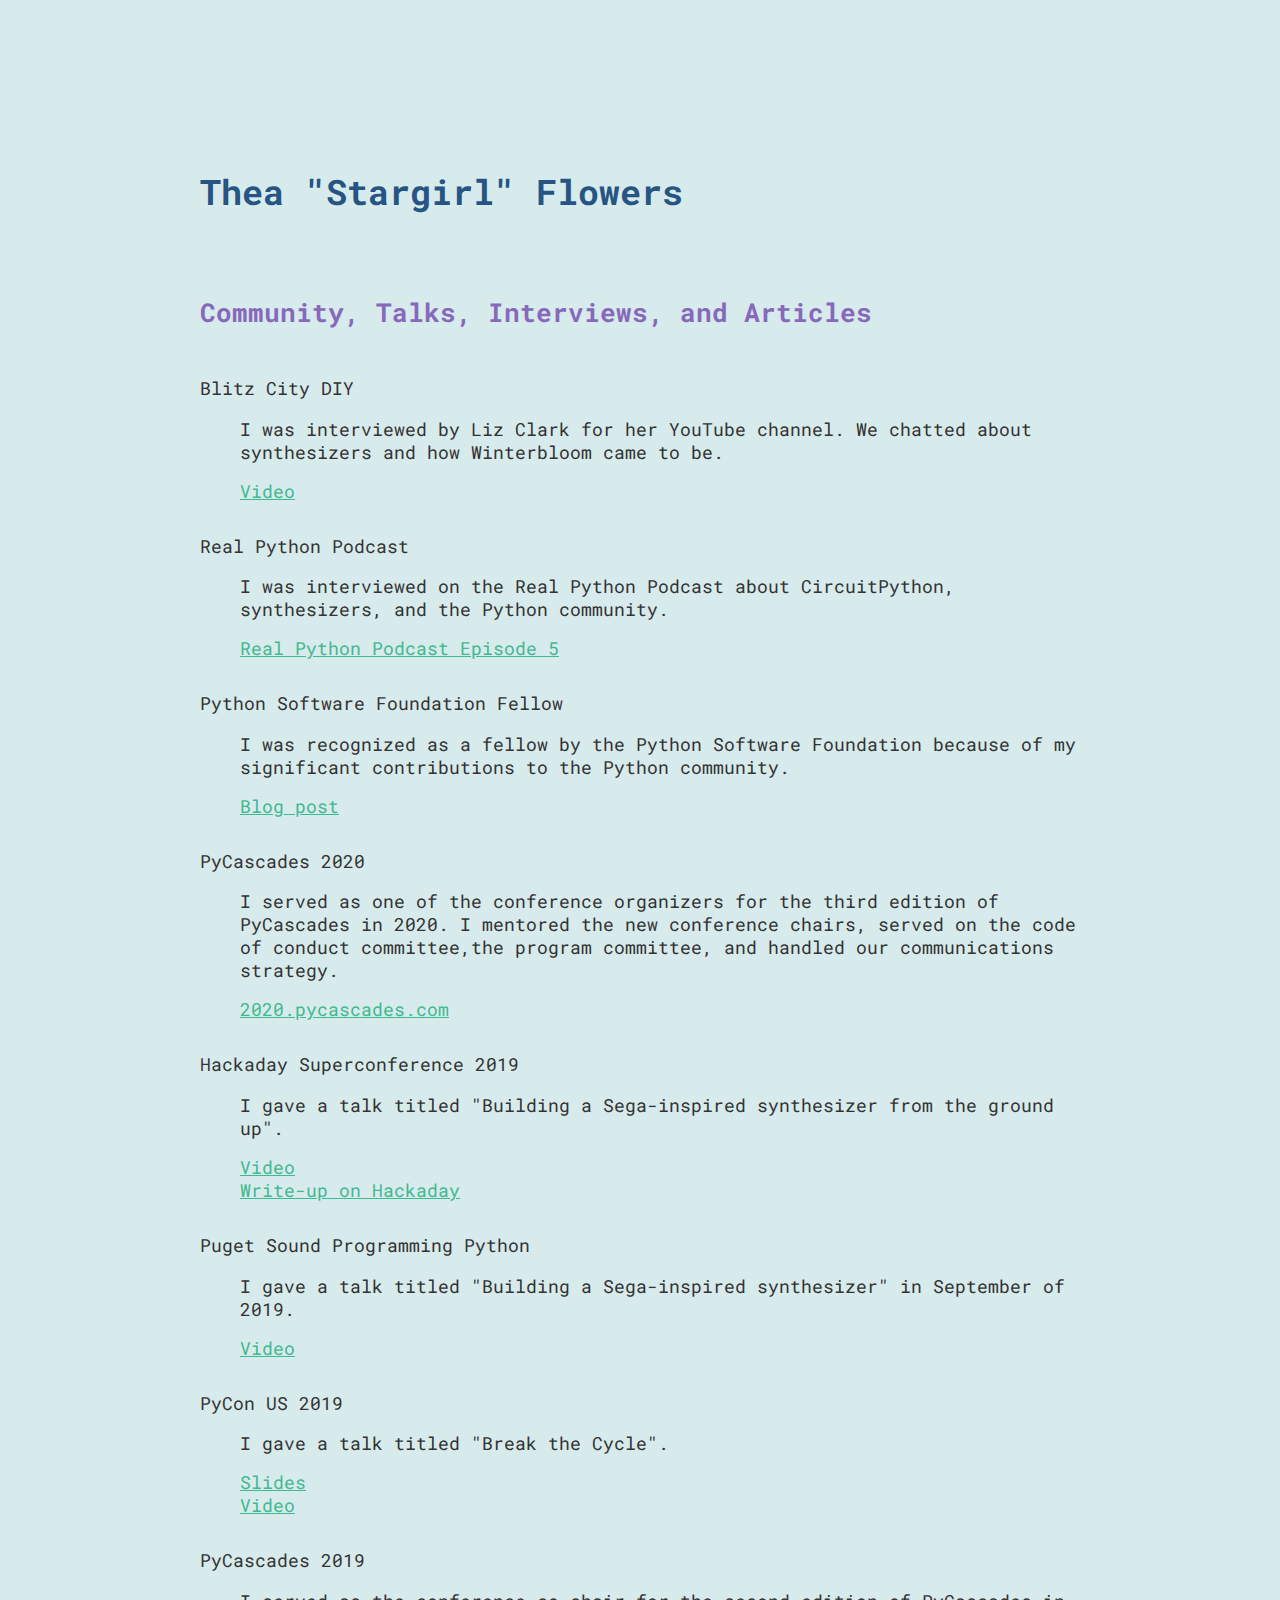
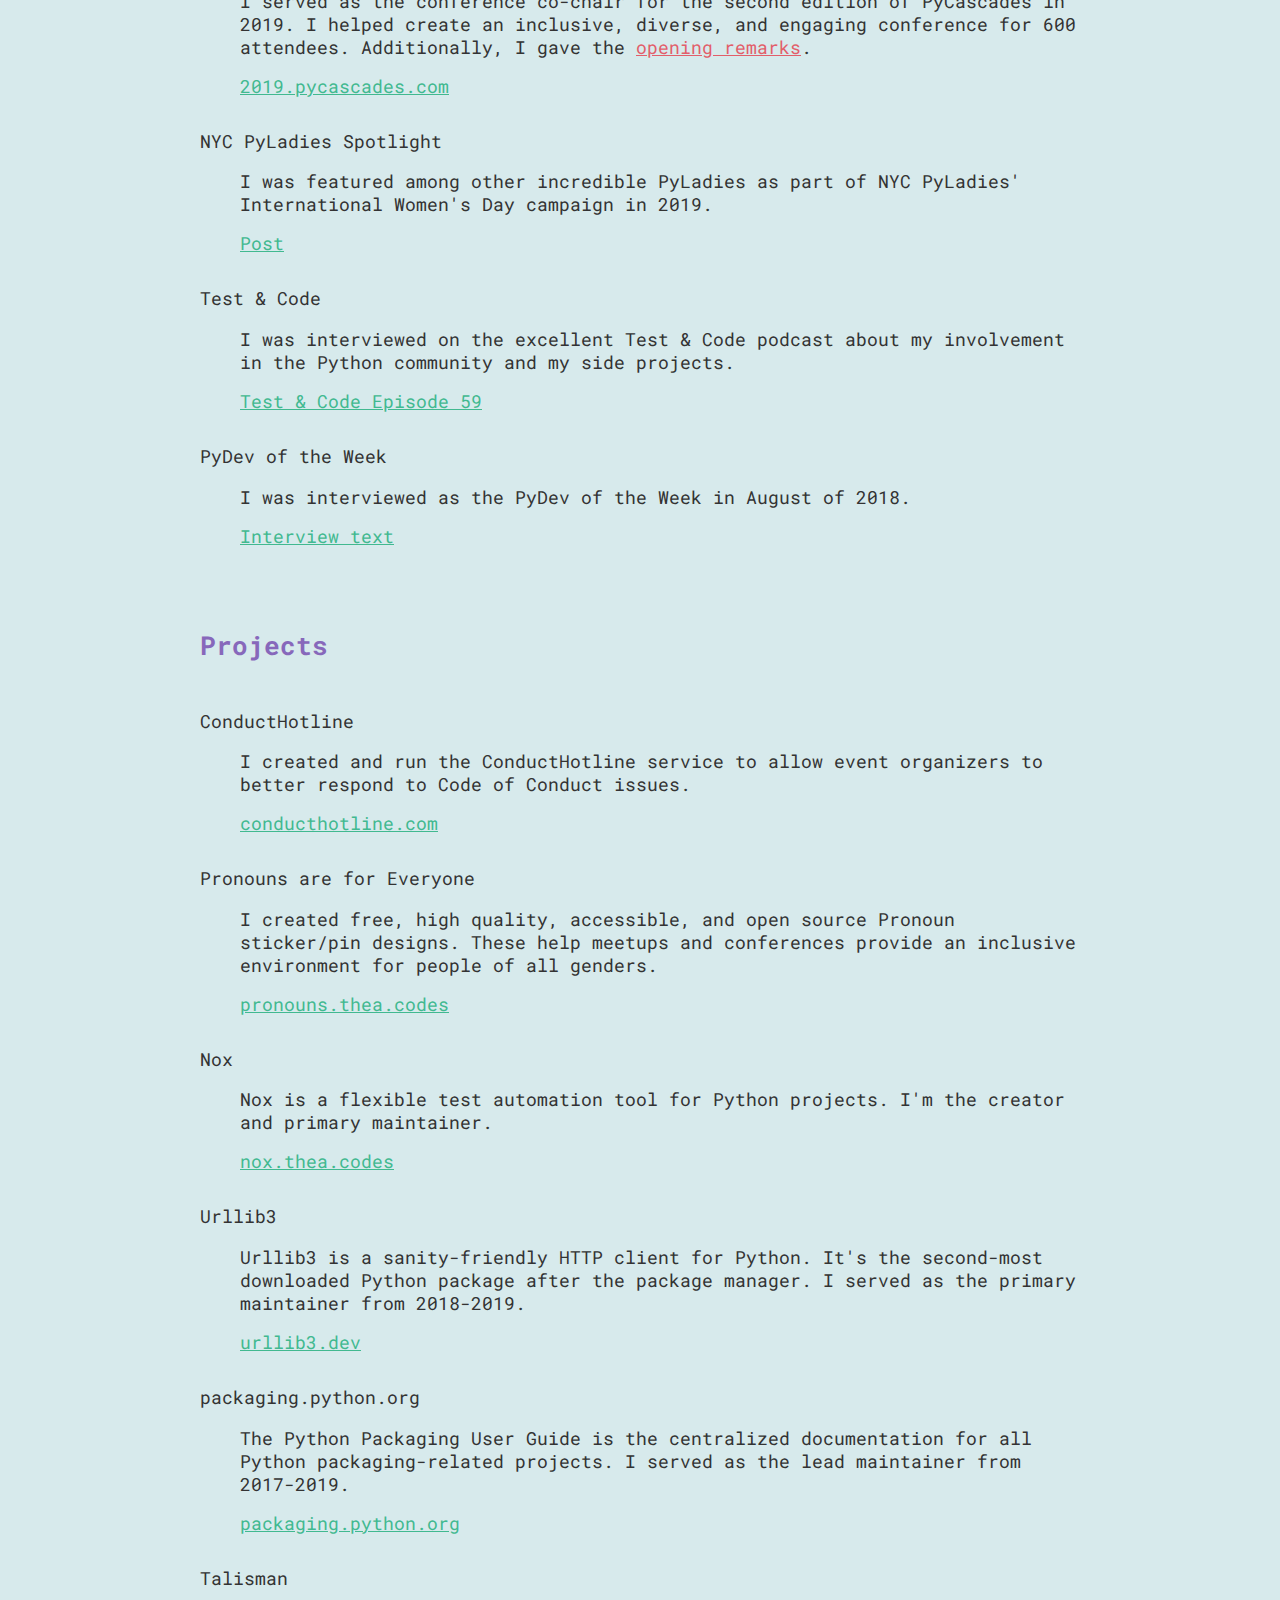
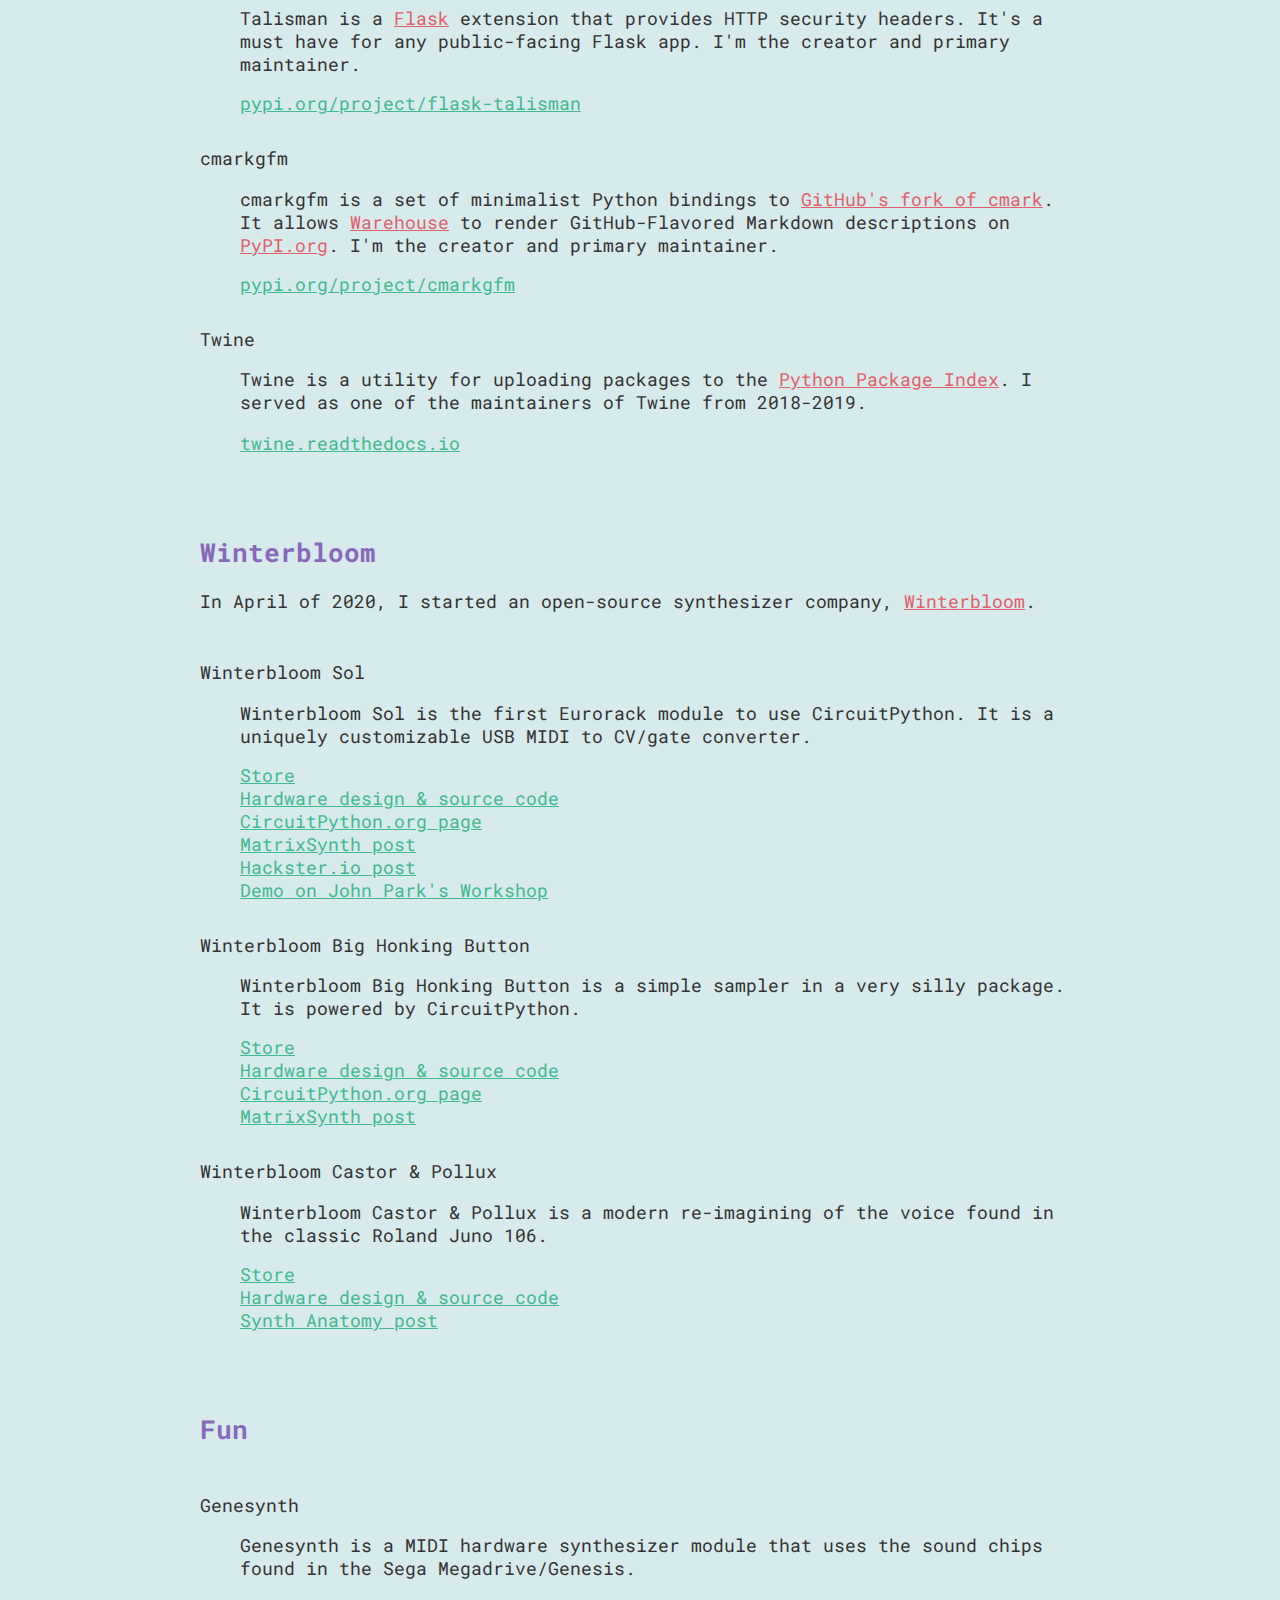
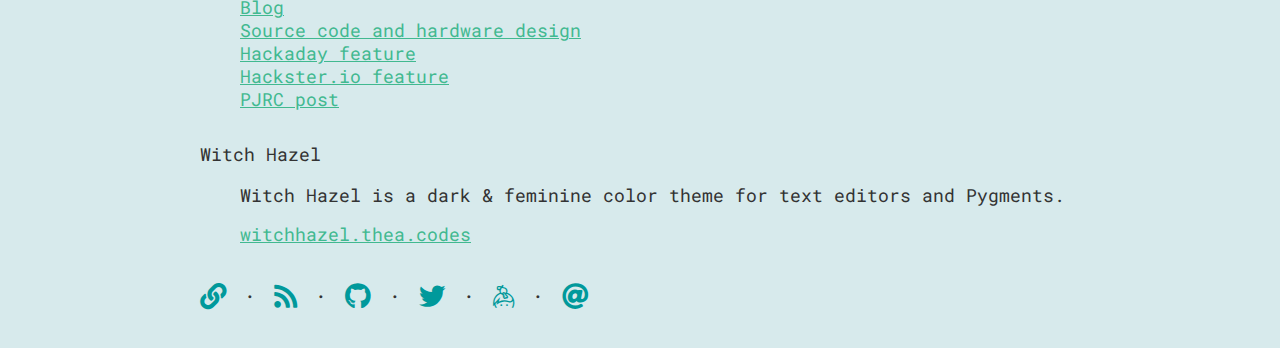
==== stuff.html @ 556fcd12 "Add link to my photography stuff" ====
<!DOCTYPE html>
<html lang="en"><!--

How far down the rabbit hole will you go?

                    .,,.    ..
                  z$$$$$b c$$$L
               ,,$$$$$$$F,,"?$$                .,,,
          ,c" z$$$$$$$$",$$$c`F .          ,c$$$$,.
         ,$" d$$$$$$P",d$$$$$b'F3$ccc,,cc$$$$$$$$$$$c
        4$F 4$$$PF",c$$$?$$$$" $c$$$$$$$$$$$$$$$$$$$".
        $PL 4$$zc$'$$PLd$$$$$P 3$$$$$$$$$$$$$$$$$$$$$$F
        $ L '$$$$P,$$$"" d$$ : ?$$$$$$$$$$$$$$$$$$$$$P
         J$L d$P",$$$L,-,$$$b;h $$$$$$$$$$$$$$$$$$$P",c
         ?$$.$ '$$$$$$$$$$$$c;F $$$$$$$$$$$$$$$$?5,c$$$
         `$$'."?,"L$$$$$$$$ :/,d$$$$$L"$$$$$$$$$$$$$$$"
          "$b"$cc,"$$$$$$$$cr,$$$$$$$?b,"?$$$$$$$$$$P"
            "?$$$$c`$$$bK""=d$$P??",r= ??$c,."""",,
 `L c ,         F?$-"$$F <!'; nnMM",;<!!; ?$$$$$P"
 k`b$,F          "";;" <!!' ,MMMM";!!!!' - $$P"
  3$Fb$    =nnnnd>`',;!!>',nMMMM ;!!!!><$$c,
   "$ $   <>"MMMMMn'''' ,nMMMM  <!!!!! d$$$$$c,
    $c"    `-,`TC)MMMMMMMMMMMM >`!!!!!;,"?$$$$$bc
   ,$$    ,cb,`<, )MMMMMMMMMMM !;,````     ""C3$$$,
   $$$F ,c$$$$P'<> )L.,cc,,"TMe`!!!!!!   ,c$$$$$$$$P
  <$$$$ $$$$F  ``   b,`C77?9hcc,,,,,ccd$$$$$$PF""
  3$$$$ $$P"        `4n,"""""""""""??""".,,,       .,,xn,,.
  4$$$$cP"            `"4MMMMMMMP",==~",;;,.  -=MMMMMMMMMMM=
   $$P"                    ""_r='".df:!!!!!!!!!;, """"~=<
   `                      ,xP" xMMMMM <!!!!!!!!!!!>
                     _,eM"",dfJMMMMMMM.`!!!!!!!!!!!!;
                  ,nMMP",dMMMLMMMMMMMMMe`!!!!!!!!!!!!>
              ,eMMMMP",MMMMMMMMMMMMMMMMMe`!!!!!!!!!!!!>
            eMMMMMM",dMMMMMMMMMMMMMMMMMMMr`!!!!!!!!!!!!
         ,dMMMMMMP',MMMMMMMMMMMMMMMMMMMMMM !!!!!!!!!!!!!
       ,dMMMMMMMP dMMMMMMMMMMMMMMMMMMMMMMM !!!!!!!!!!!!!
     ,MMMMMMMMM" dMMMMMMMMMMMMMMMMMMMMMMMM !!!!!!!!!!!>!
   eMMMMMMMMMMP MMMMMMMMMMMMMMMMMMMMMMMMMP !!!!!!!!!!!;!
 eMMMMMMMMMMMM dMMMMMMMMMMMMMMMMMMMMMMMMM ;!!!!!!!!!' !'
"4MMMMMMMMMMM'uMMMMMMMMMMMMMMMMMMMMMMMMM> !!!!!!!!!',!!
;!> ;,"MMMMM>;MMMMMMMMMMMMMMMMMMMMMMMMMM <!!!!!!!' ,!!'
!! <!!>,"4MM ,c ;;;;,.""TMMMMMMMMMMMMMM>;!!!!!!' ,!!',
! <!!!!!!:." " <!!!!!!!!!:.""4MMMMMMMMM !!!!!! ,!!! ;!!,           . 4,
 <!!!!!!!!!!! <!!!!!!!!!!!!!!:..""""TT";!!!! ,<!!!  !!!!>     .,zc$$$c",
;!!!!!!!!!!!';!!!!!!!!!!!!!!!!!!!!!!!!:!!! ,!!!!! ;>'!!!!!>"$$$$$P???L ",
!!!!!!!!!!!! !!!!!!!!!!!!!!!!!!!!!!!!!!'',!!!!!! ;!!> <!!!!>"$$"      ?P`b
!!!!!!!!!!! ,`'''!!!!!!!!!!!!!!!!!!!!',<!!!!!!!> !!!!> !!!!! ?         -$E
!!!!!!!!!!! <<',;;,``<!!!!!!!!!!!!!(;!!!!!!!!!!  !!!!! `!!!!!
`<!!!!!!!!!!> '``!!!>;`'!!!!!!!!!!!!!!!!!!!!!!!  !!!!!>'''`
   ``'''''!! `'dc,,zcc`;,``'!!!!!!!!!!!!!!!!!!!> !!!!!'
              ,$$$$$$$b`<!>;, ``''!!!!!!!!!!!!!> ```
             ,$$$$$$$$$F   ````       ```````
            ,$$$$$$$$"
            $$$$$$P"
          ,$$$$$P"
         ,$$$$"
"$c-, , '$$$F
 "$$c?,%,4$F
  `?$c"c'4"
     4c`b
       "

But seriously, this site is just a simple template. If you're really interested in my work contact me (me@thea.codes).
-->
<head><meta http-equiv="Content-Type" content="text/html; charset=UTF-8">

    <meta http-equiv="X-UA-Compatible" content="IE=edge">
    <meta name="viewport" content="width=device-width, initial-scale=1">
    <meta name="description" content="">
    <meta name="author" content="">
    <link rel="shortcut icon" href="https://thea.codes/favicon.ico">

    <title>Thea "Stargirl" Flowers | Pythonista</title>

    <!-- Bootstrap core CSS -->
    <link href="./static/bootstrap.min.css" rel="stylesheet">

    <!-- Custom styles for this template -->
    <link href="./static/style.css" rel="stylesheet">
  </head>

  <body class="stuff">
    <div class="site-wrapper">
      <div class="site-wrapper-inner">
        <div class="cover-container">
          <div class="inner cover">

            <div class="row">
              <div class="col">
                <h1 class="cover-heading">Thea "Stargirl" Flowers</h1>

                <h2>Community, Talks, Interviews, and Articles</h2>
                <dl class="row">

                  <dt class="col-md-3 col-sm-12">
                    Blitz City DIY
                  </dt>
                  <dd class="col-md-9 col-sm-12">
                    <p>I was interviewed by Liz Clark for her YouTube channel. We chatted about synthesizers and how Winterbloom came to be.</p>

                    <a class="calltoaction" href="https://www.youtube.com/watch?v=dhzkmPeRLcg" target="_blank" rel="noopener">Video</a>
                  </dd>

                  <dt class="col-md-3 col-sm-12">
                    Real Python Podcast
                  </dt>
                  <dd class="col-md-9 col-sm-12">
                    <p>I was interviewed on the Real Python Podcast about CircuitPython, synthesizers, and the Python community.</p>

                    <a class="calltoaction" href="https://realpython.com/podcasts/rpp/5/" target="_blank" rel="noopener">Real Python Podcast Episode 5</a>
                  </dd>

                  <dt class="col-md-3 col-sm-12">
                    Python Software Foundation Fellow
                  </dt>
                  <dd class="col-md-9 col-sm-12">
                    <p>I was recognized as a fellow by the Python Software Foundation because of my significant contributions to the Python community.</p>

                    <a class="calltoaction" href="http://pyfound.blogspot.com/2020/04/python-software-foundation-fellow.html" target="_blank" rel="noopener">Blog post</a>
                  </dd>

                  <dt class="col-md-3 col-sm-12">
                    PyCascades 2020
                  </dt>
                  <dd class="col-md-9 col-sm-12">
                    <p>I served as one of the conference organizers for the third edition of PyCascades in 2020. I mentored the new conference chairs, served on the code of conduct committee,the program committee, and handled our communications strategy.
                    </p>

                    <a class="calltoaction" href="https://2020.pycascades.com" target="_blank" rel="noopener">2020.pycascades.com</a>
                  </dd>

                  <dt class="col-md-3 col-sm-12">
                    Hackaday Superconference 2019
                  </dt>
                  <dd class="col-md-9 col-sm-12">
                    <p>I gave a talk titled "Building a Sega-inspired synthesizer from the ground up".</p>

                    <a class="calltoaction" href="https://www.youtube.com/watch?v=Yt-QnINCskI" target="_blank" rel="noopener">Video</a>
                    <a class="calltoaction" href="https://hackaday.com/2019/11/22/thea-flowers-creating-a-sega-inspired-hardware-synthesizer-from-the-ground-up/" target="_blank" rel="noopener">Write-up on Hackaday</a>
                  </dd>

                  <dt class="col-md-3 col-sm-12">
                    Puget Sound Programming Python
                  </dt>
                  <dd class="col-md-9 col-sm-12">
                    <p>I gave a talk titled "Building a Sega-inspired synthesizer" in September of 2019.</p>

                    <a class="calltoaction" href="https://www.youtube.com/watch?v=MPB7wqqpIKc" target="_blank" rel="noopener">Video</a>
                  </dd>

                  <dt class="col-md-3 col-sm-12">
                    PyCon US 2019
                  </dt>
                  <dd class="col-md-9 col-sm-12">
                    <p>I gave a talk titled "Break the Cycle".</p>

                    <a class="calltoaction" href="https://docs.google.com/presentation/d/1WO8SvxDJY2HclA3anBmwFr1v9pmTWZ5pdk_gmyjNjTc/edit?usp=sharing" target="_blank" rel="noopener">Slides</a>
                    <a class="calltoaction" href="https://www.youtube.com/watch?v=-BHverY7IwU" target="_blank" rel="noopener">Video</a>
                  </dd>

                  <dt class="col-md-3 col-sm-12">
                    PyCascades 2019
                  </dt>
                  <dd class="col-md-9 col-sm-12">
                    <p>I served as the conference co-chair for the second edition of PyCascades in 2019. I helped create an inclusive, diverse, and engaging conference for 600 attendees. Additionally, I gave the <a href="https://youtu.be/hAnCiTpxXPg" rel="noopener" target="_blank">opening remarks</a>.</p>

                    <a class="calltoaction" href="https://2019.pycascades.com" target="_blank" rel="noopener">2019.pycascades.com</a>
                  </dd>

                  <dt class="col-md-3 col-sm-12">
                    NYC PyLadies Spotlight
                  </dt>
                  <dd class="col-md-9 col-sm-12">
                    <p>I was featured among other incredible PyLadies as part of NYC PyLadies' International Women's Day campaign in 2019.</p>

                    <a class="calltoaction" href="https://twitter.com/NYCPyLadies/status/1105461942804611072" target="_blank" rel="noopener">Post</a>
                  </dd>

                  <dt class="col-md-3 col-sm-12">
                    Test & Code
                  </dt>
                  <dd class="col-md-9 col-sm-12">
                    <p>I was interviewed on the excellent Test & Code podcast about my involvement in the Python community and my side projects.</p>

                    <a class="calltoaction" href="https://testandcode.com/59" target="_blank" rel="noopener">Test & Code Episode 59</a>
                  </dd>

                  <dt class="col-md-3 col-sm-12">
                    PyDev of the Week
                  </dt>
                  <dd class="col-md-9 col-sm-12">
                    <p>I was interviewed as the PyDev of the Week in August of 2018.</p>

                    <a class="calltoaction" href="https://www.blog.pythonlibrary.org/2018/08/06/pydev-of-the-week-thea-flowers/" target="_blank" rel="noopener">Interview text</a>
                  </dd>

                </dl>


                <h2>Projects</h2>
                <dl class="row">

                  <dt class="col-md-3 col-sm-12">
                    ConductHotline
                  </dt>
                  <dd class="col-md-9 col-sm-12">
                    <p>I created and run the ConductHotline service to allow event organizers to better respond to Code of Conduct issues.</p>

                    <a class="calltoaction" href="https://conducthotline.com" target="_blank" rel="noopener">conducthotline.com</a>
                  </dd>

                  <dt class="col-md-3 col-sm-12">
                    Pronouns are for Everyone
                  </dt>
                  <dd class="col-md-9 col-sm-12">
                    <p>I created free, high quality, accessible, and open source Pronoun sticker/pin designs. These help meetups and conferences provide an inclusive environment for people of all genders.</p>

                    <a class="calltoaction" href="http://pronouns.thea.codes/" target="_blank" rel="noopener">pronouns.thea.codes</a>
                  </dd>

                  <dt class="col-md-3 col-sm-12">
                    Nox
                  </dt>
                  <dd class="col-md-9 col-sm-12">
                    <p>Nox is a flexible test automation tool for Python projects.
                    I'm the creator and primary maintainer.</p>

                    <a class="calltoaction" href="https://nox.thea.codes" target="_blank" rel="noopener">nox.thea.codes</a>
                  </dd>

                  <dt class="col-md-3 col-sm-12">
                    Urllib3
                  </dt>
                  <dd class="col-md-9 col-sm-12">
                    <p>Urllib3 is a sanity-friendly HTTP client for Python. It's the second-most downloaded Python package after the package manager. I served as the primary maintainer from 2018-2019.</p>

                    <a class="calltoaction" href="https://urllib3.dev" target="_blank" rel="noopener">urllib3.dev</a>
                  </dd>

                  <dt class="col-md-3 col-sm-12">
                    packaging.python.org
                  </dt>
                  <dd class="col-md-9 col-sm-12">
                    <p>The Python Packaging User Guide is the centralized documentation for all Python packaging-related projects. I served as the lead maintainer from 2017-2019.</p>

                    <a class="calltoaction" href="https://packaging.python.org" target="_blank" rel="noopener">packaging.python.org</a>
                  </dd>

                  <dt class="col-md-3 col-sm-12">
                    Talisman
                  </dt>
                  <dd class="col-md-9 col-sm-12">
                    <p>Talisman is a <a href="http://flask.pocoo.org/" target="_blank" rel="noopener">Flask</a> extension that provides HTTP security headers. It's a must have for any public-facing Flask app. I'm the creator and primary maintainer.</p>

                    <a class="calltoaction" href="https://pypi.org/project/flask-talisman" target="_blank" rel="noopener">pypi.org/project/flask-talisman</a>
                  </dd>

                  <dt class="col-md-3 col-sm-12">
                    cmarkgfm
                  </dt>
                  <dd class="col-md-9 col-sm-12">
                    <p>cmarkgfm is a set of minimalist Python bindings to <a href="https://github.com/github/cmark-gfm" target="_blank" rel="noopener">GitHub's fork of cmark</a>. It allows <a href="https://github.com/pypa/warehouse" target="_blank" rel="noopener">Warehouse</a> to render GitHub-Flavored Markdown descriptions on <a href="https://pypi.org">PyPI.org</a>. I'm the creator and primary maintainer.</p>

                    <a class="calltoaction" href="https://pypi.org/project/cmarkgfm/" target="_blank" rel="noopener">pypi.org/project/cmarkgfm</a>
                  </dd>

                  <dt class="col-md-3 col-sm-12">
                    Twine
                  </dt>
                  <dd class="col-md-9 col-sm-12">
                    <p>Twine is a utility for uploading packages to the <a href="https://pypi.org">Python Package Index</a>. I served as one of the maintainers of Twine from 2018-2019.<p>

                    <a class="calltoaction" href="https://twine.readthedocs.io" target="_blank" rel="noopener">twine.readthedocs.io</a>
                  </dd>

                </dl>

                <h2>Winterbloom</h2>
                <p>In April of 2020, I started an open-source synthesizer company, <a href="https://winterbloom.com" target="_blank">Winterbloom</a>.</p>
                <dl class="row">

                  <dt class="col-md-3 col-sm-12">
                    Winterbloom Sol
                  </dt>
                  <dd class="col-md-9 col-sm-12">
                    <p>
                      Winterbloom Sol is the first Eurorack module to use CircuitPython. It is a uniquely customizable USB MIDI to CV/gate converter.
                    </p>

                    <a class="calltoaction" href="https://winterbloom.com/store/winterbloom-sol" target="_blank" rel="noopener">Store</a>
                    <a class="calltoaction" href="http://github.com/theacodes/Winterbloom-Sol" target="_blank" rel="noopener">Hardware design & source code</a>
                    <a class="calltoaction" href="https://circuitpython.org/board/winterbloom_sol/" target="_blank" rel="noopener">CircuitPython.org page</a>
                    <a class="calltoaction" href="https://www.matrixsynth.com/2020/04/winterbloom-sol-big-honking-button.html" target="_blank" rel="noopener">MatrixSynth post</a>
                    <a class="calltoaction" href="https://www.hackster.io/news/thea-flowers-winterbloom-sol-module-offers-eurorack-compatibility-and-circuitpython-programmability-bf0599a3701f" target="_blank" rel="noopener">Hackster.io post</a>
                    <a class="calltoaction" href="https://blog.adafruit.com/2020/01/02/john-parks-workshop-live-today-1-2-20-adafruit-johnedgarpark-adafruit/" target="_blank" rel="noopener">Demo on John Park's Workshop</a>
                  </dd>

                  <dt class="col-md-3 col-sm-12">
                    Winterbloom Big Honking Button
                  </dt>
                  <dd class="col-md-9 col-sm-12">
                    <p>
                      Winterbloom Big Honking Button is a simple sampler in a very silly package. It is powered by CircuitPython.
                    </p>

                    <a class="calltoaction" href="https://winterbloom.com/store/winterbloom-big-honking-button" target="_blank" rel="noopener">Store</a>
                    <a class="calltoaction" href="http://github.com/theacodes/Winterbloom-Big-Honking-Button" target="_blank" rel="noopener">Hardware design & source code</a>
                    <a class="calltoaction" href="https://circuitpython.org/board/winterbloom_big_honking_button/" target="_blank" rel="noopener">CircuitPython.org page</a>
                    <a class="calltoaction" href="https://www.matrixsynth.com/2020/04/winterbloom-sol-big-honking-button.html" target="_blank" rel="noopener">MatrixSynth post</a>
                  </dd>

                  <dt class="col-md-3 col-sm-12">
                    Winterbloom Castor & Pollux
                  </dt>
                  <dd class="col-md-9 col-sm-12">
                    <p>
                      Winterbloom Castor & Pollux is a modern re-imagining of the voice found in the classic Roland Juno 106.
                    </p>

                    <a class="calltoaction" href="https://winterbloom.com/store/winterbloom-castor-and-pollux" target="_blank" rel="noopener">Store</a>
                    <a class="calltoaction" href="http://github.com/theacodes/Winterbloom_Castor_and_Pollux" target="_blank" rel="noopener">Hardware design & source code</a>
                    <a class="calltoaction" href="https://www.synthanatomy.com/2020/10/winterbloom-castor-pollux-an-eye-catching-juno-style-dual-oscillator.html" target="_blank" rel="noopener">Synth Anatomy post</a>
                  </dd>

                </dl>

                <h2>Fun</h2>
                <dl class="row">

                  <dt class="col-md-3 col-sm-12">
                    Genesynth
                  </dt>
                  <dd class="col-md-9 col-sm-12">
                    <p>Genesynth is a MIDI hardware synthesizer module that uses the sound chips found in the Sega Megadrive/Genesis.</p>

                    <a class="calltoaction" href="https://blog.thea.codes/genesynth-a-sega-genesis-inspired-synthesizer/" target="_blank" rel="noopener">Blog</a>
                    <a class="calltoaction" href="https://github.com/theacodes/genesynth" target="_blank" rel="noopener">Source code and hardware design</a>
                    <a class="calltoaction" href="https://hackaday.com/2019/01/25/a-genesis-inspired-synthesizer-that-has-nothing-to-do-with-phil-collins/" target="_blank" rel="noopener">Hackaday feature</a>
                    <a class="calltoaction" href="https://www.hackster.io/news/play-your-own-sega-genesis-music-with-genesynth-e14bb67169ad" target="_blank" rel="noopener">Hackster.io feature</a>
                    <a class="calltoaction" href="https://www.pjrc.com/genesynth/" target="_blank" rel="noopener">PJRC post</a>
                  </dd>

                  <dt class="col-md-3 col-sm-12">
                    Witch Hazel
                  </dt>
                  <dd class="col-md-9 col-sm-12">
                    <p>Witch Hazel is a dark & feminine color theme for text editors and Pygments.</p>

                    <a class="calltoaction" href="https://witchhazel.thea.codes/" target="_blank" rel="noopener">witchhazel.thea.codes</a>
                  </dd>
                </dl>


                <p class="footer links">
                  <a href="https://thea.codes" title="Website"><i class="fas fa-link" aria-hidden="true"></i></a> ·
                  <a href="https://blog.thea.codes" title="Blog"><i class="fas fa-rss" aria-hidden="true"></i></a> ·
                  <a href="https://github.com/theacodes" rel="noopener" title="GitHub"><i class="fab fa-github" aria-hidden="true"></i></a> ·
                  <a href="https://twitter.com/theavalkyrie" rel="noopener" title="Twitter"><i class="fab fa-twitter" aria-hidden="true"></i></a> ·
                  <a href="https://keybase.io/theacodes" rel="noopener" title="Keybase"><i class="fab fa-keybase" aria-hidden="true"></i></a> ·
                  <a href="mailto:me@thea.codes" title="Email"><i class="fas fa-at" aria-hidden="true"></i></a>
                </p>
              </div>
            </div>
          </div>

        </div>
      </div>
    </div>

    <!-- webfonts -->
    <link href="https://fonts.googleapis.com/css?family=Roboto+Mono" rel="stylesheet">
    <link href="./static/fontawesome/css/fontawesome-all.min.css" rel="stylesheet">

    <!-- Google Analytics -->
    <script async="" src="https://www.google-analytics.com/analytics.js"></script>
    <script>
      (function(i,s,o,g,r,a,m){i['GoogleAnalyticsObject']=r;i[r]=i[r]||function(){
      (i[r].q=i[r].q||[]).push(arguments)},i[r].l=1*new Date();a=s.createElement(o),
      m=s.getElementsByTagName(o)[0];a.async=1;a.src=g;m.parentNode.insertBefore(a,m)
      })(window,document,'script','//www.google-analytics.com/analytics.js','ga');

      ga('create', 'UA-47725506-1', 'thea.codes');
      ga('send', 'pageview');

    </script>


</body></html>
---- static/style.css ----
/*
 * Globals
 */

/* Links */
a,
a:focus,
a:hover {
  color: #e25e6a;
}

a:hover {
  color: #41b990;
  text-decoration: none;
}

.hidden {
  display: none;
}

/*
 * Base structure
 */

html,
body {
  height: 100%;
  background: #d7eaec;
  font-family: 'Roboto Mono', monospace;
}
body {
  color: #333;
  text-align: left;
  font-size: 110%;
}

/* Extra markup and styles for table-esque vertical and horizontal centering */
.site-wrapper {
  display: table;
  width: 100%;
  height: 100%; /* For at least Firefox */
  min-height: 100%;
}
.site-wrapper-inner {
  display: table-cell;
  vertical-align: top;
}
.cover-container {
  margin-left: auto;
  margin-right: auto;
  margin-bottom: 2em;
}

/* Padding for spacing */
.inner {
  padding: 30px;
}

.inner small {
  color: #D1F6FF;
}

/*
 * Cover
 */

.cover {
  padding: 0 20px;
}

/*
 * Add some style, sven says.
 */

.img-me {
  width: auto;
}

h1 {
  color: #265483;
}

code {
  font-size: 100%;
  color: #c35b7d;
}

.links {
  font-size: 150%;
}


.links a,
.links a:focus {
  color: #00999b;
}

.links a:hover {
  color: #e25e6a;
  text-decoration: none;
}


/*
 * Affix and center
 */

@media (min-width: 768px) {
  /* Start the vertical centering */
  .site-wrapper-inner {
    vertical-align: middle;
  }
  /* Handle the widths */
  .cover-container {
    width: 100%; /* Must be percentage or pixels for horizontal alignment */
  }
}

@media (min-width: 992px) {
  .cover-container {
    width: 920px;
  }
}


@media(max-width: 768px) {
  h1, p {
    text-align: center;
  }
  .links {
    margin-top: 2em;
    font-size: 1.5em;
    text-align: center;
  }
}

/* Stuff page */
body.stuff h1 {
  margin-top: 10rem;
}

body.stuff h2 {
  margin-top: 5rem;
  color: #8768bb;
  font-size: 1.6rem;
}

body.stuff dl {
  margin-top: 3rem;
}

body.stuff dl p {
  margin-bottom: 1rem;
}

body.stuff dd {
  margin-bottom: 2rem;
}

body.stuff dt {
  font-family: 'Roboto Mono', monospace;
}

body.stuff a.calltoaction,  body.stuff a.calltoaction:focus {
  color: #41b990;
  display: block;
}

body.stuff a.calltoaction:hover {
  color: #63c8f6;
  text-decoration: none;
}

@media (max-width: 768px) {
  h1, p {
    text-align: left;
  }
}
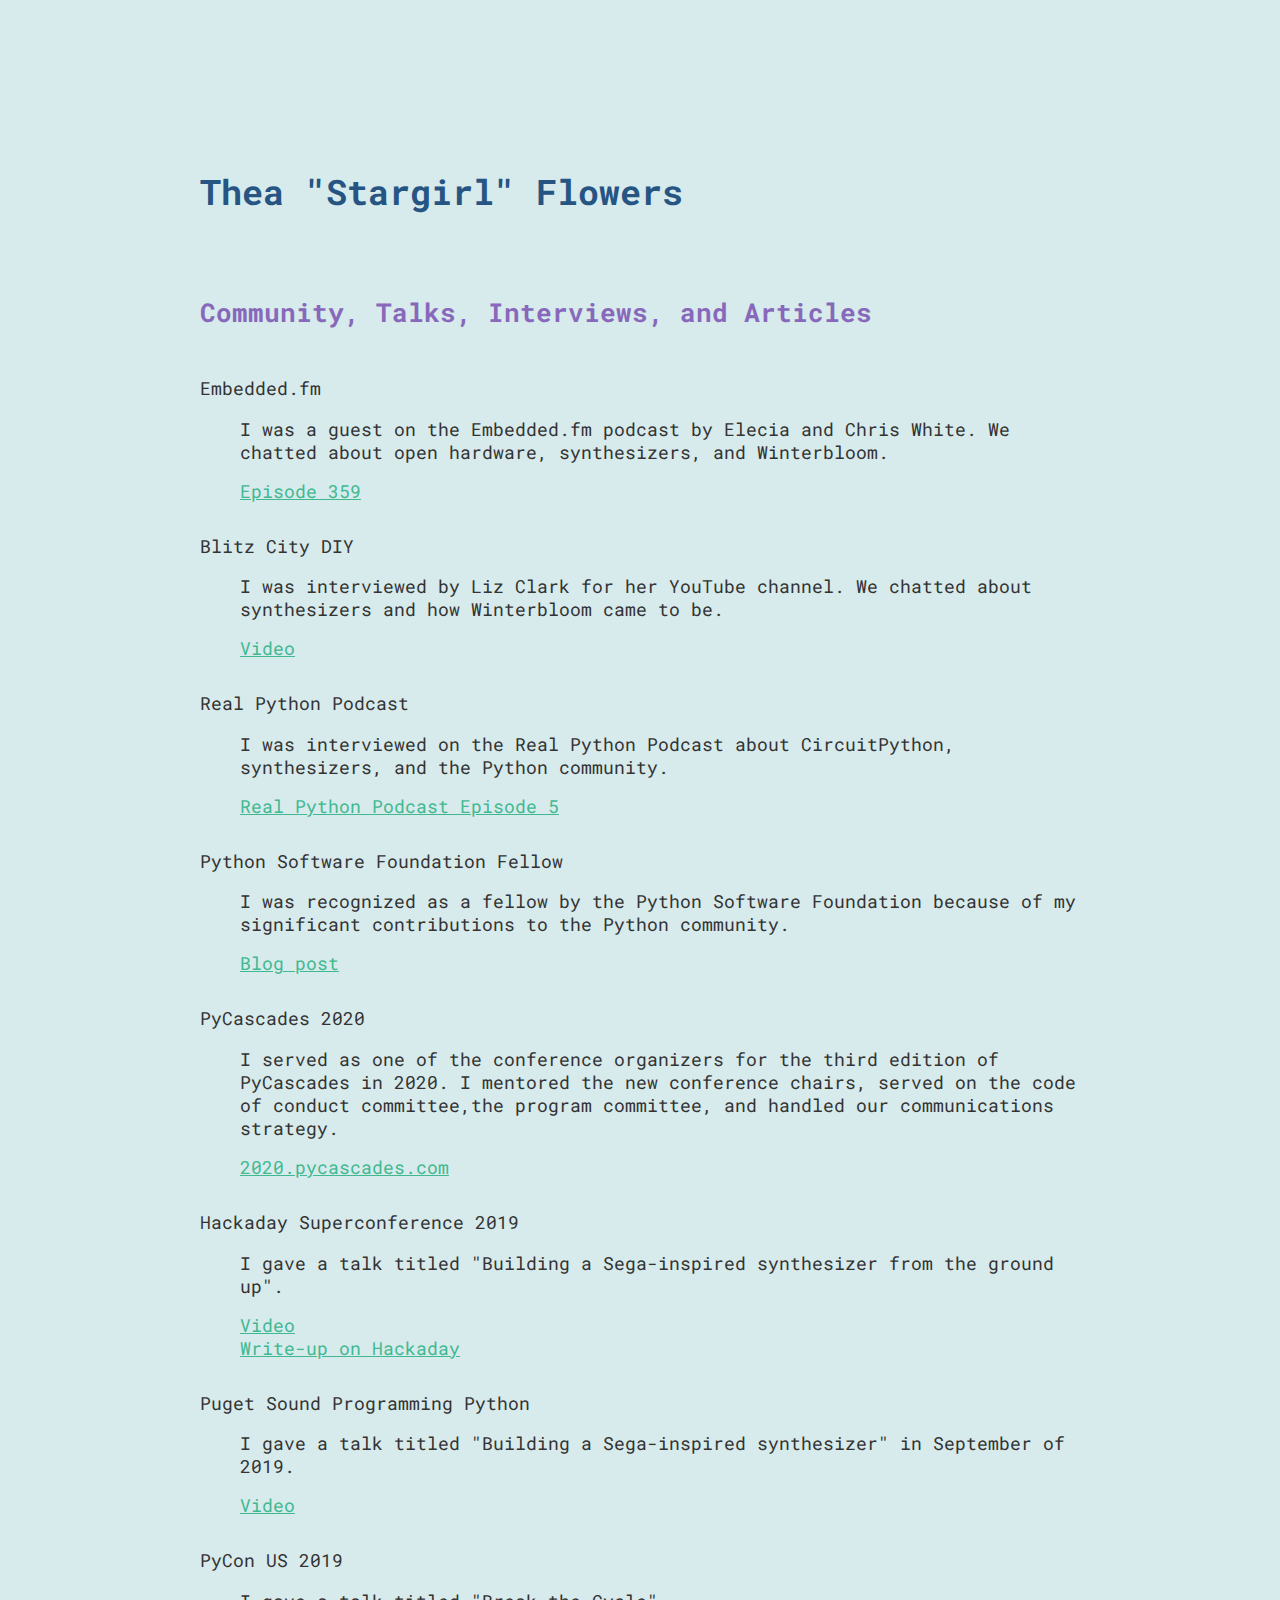
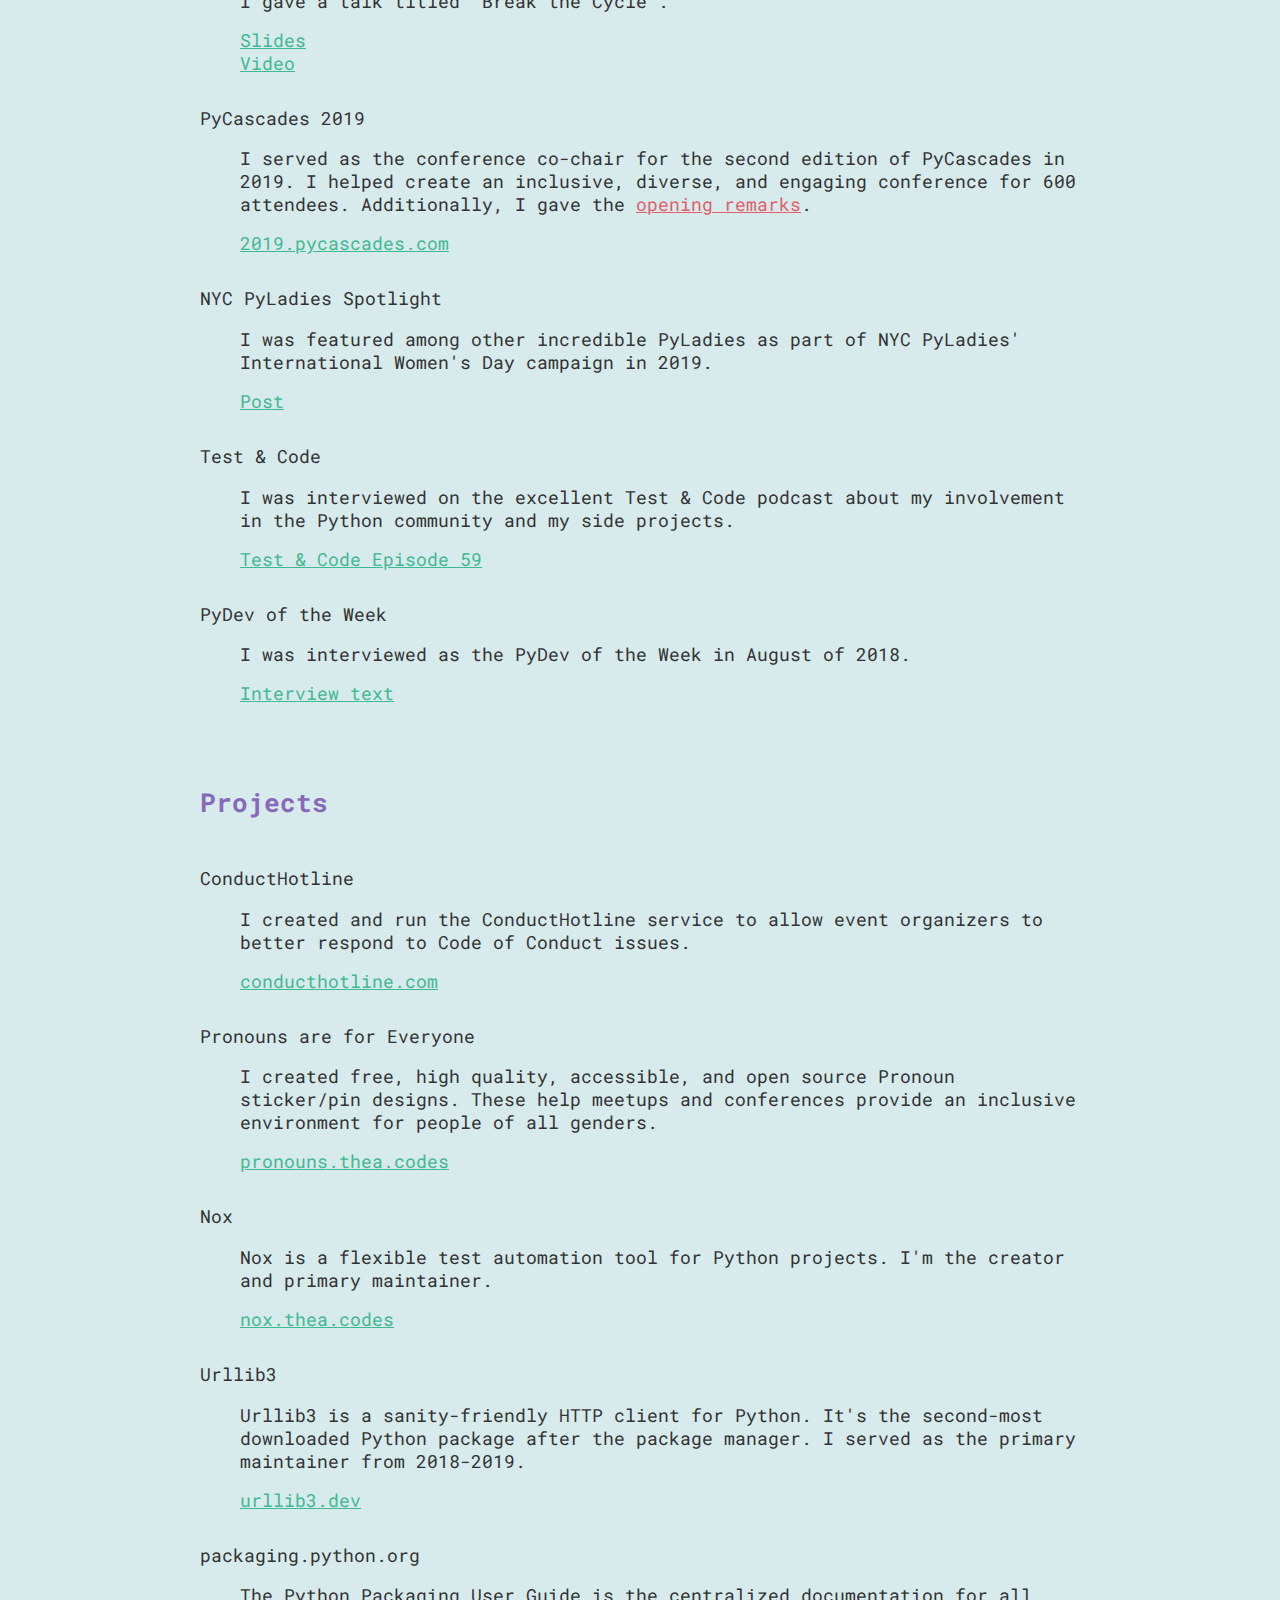
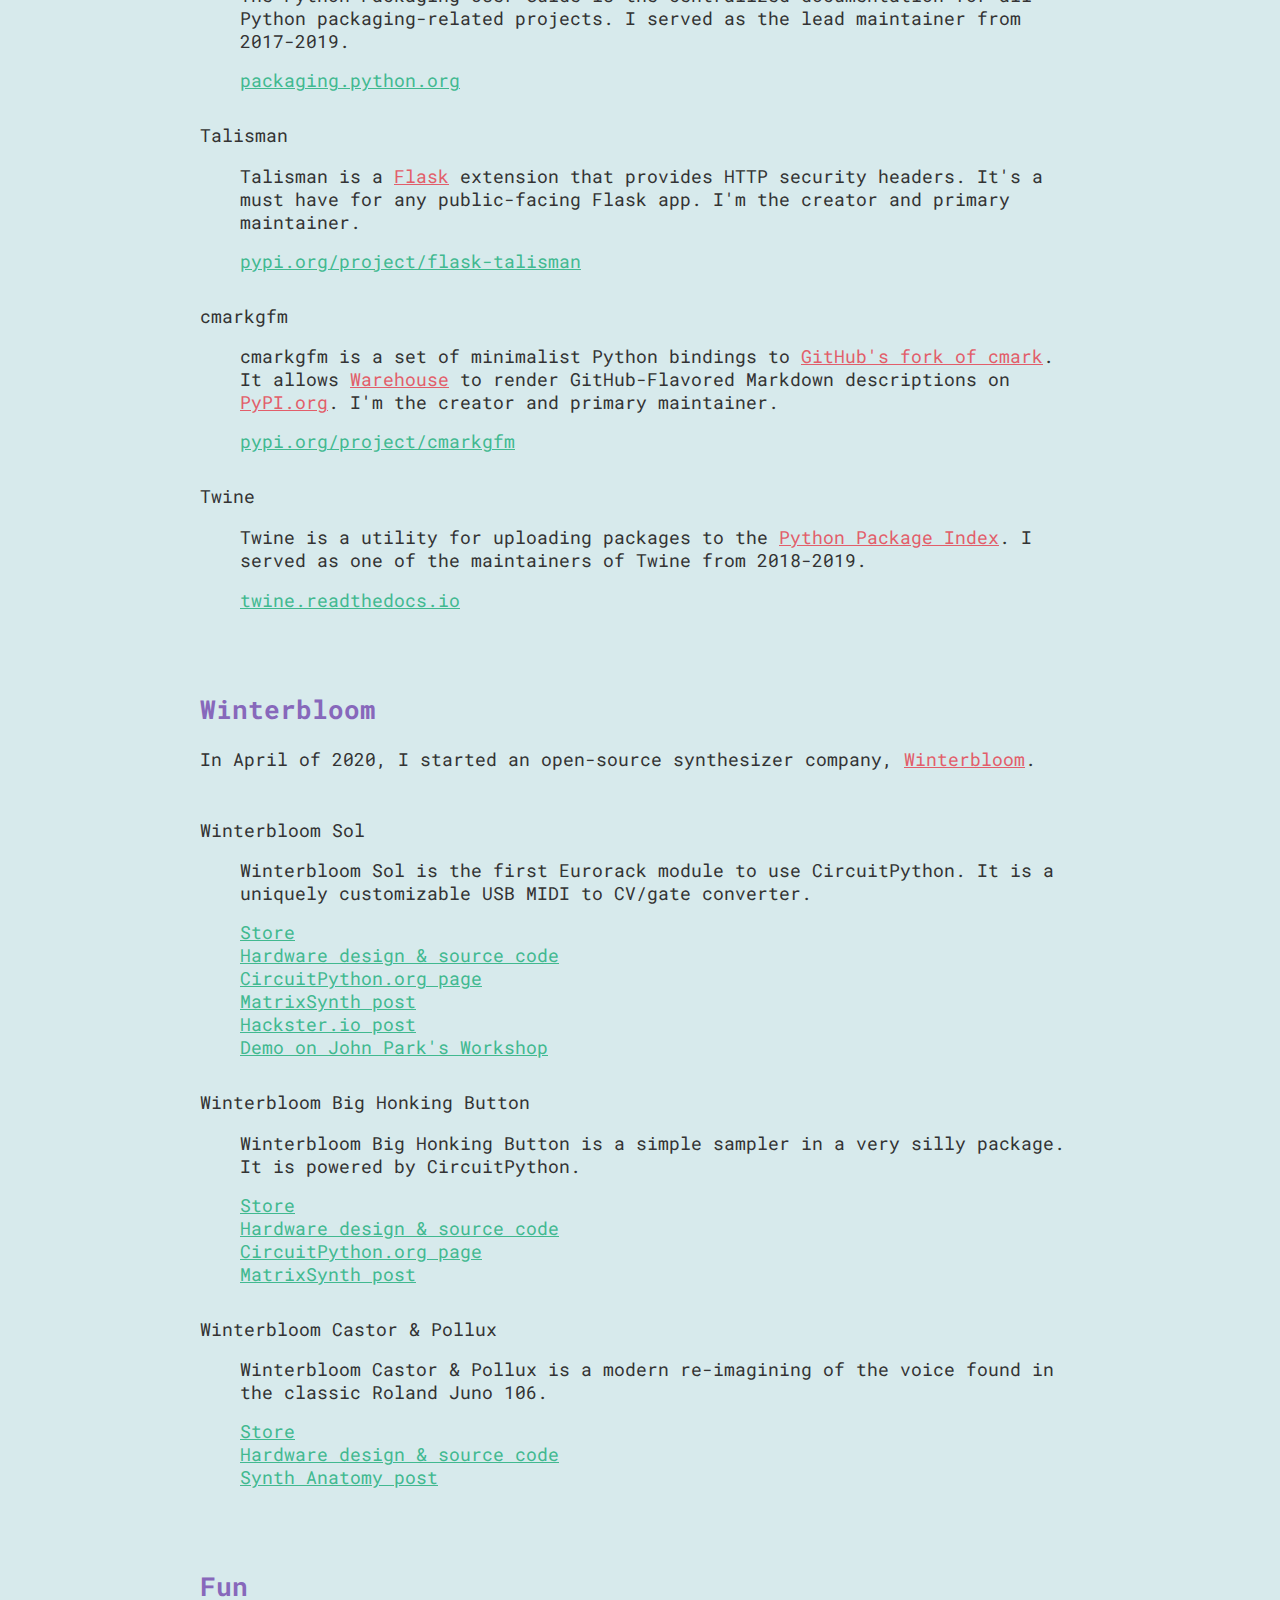
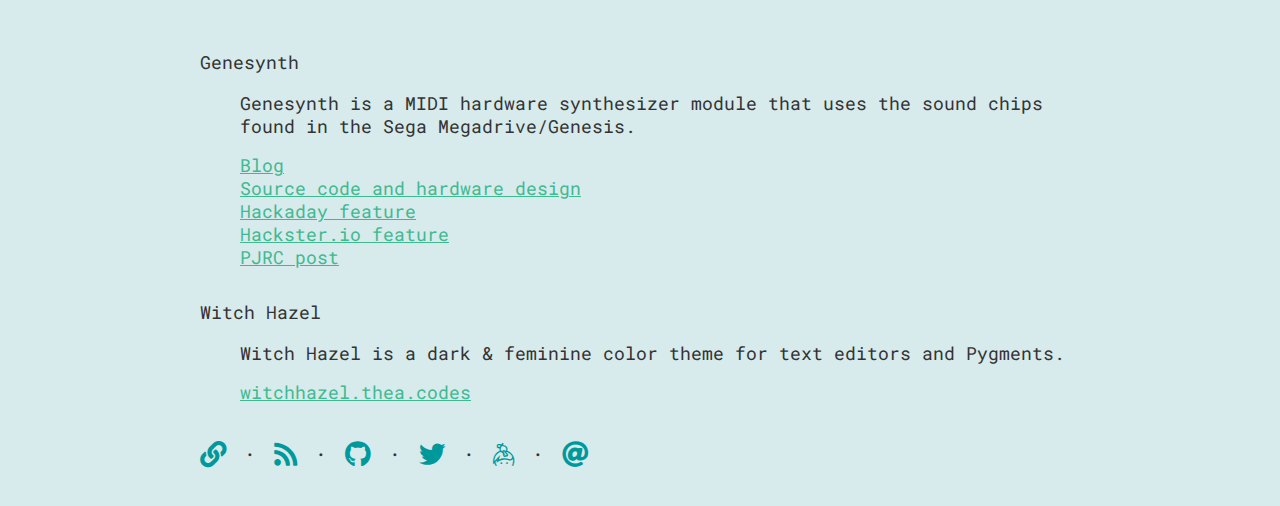
==== commit d69fb4d9: "Add Embedded.fm podcast" ====
--- a/stuff.html
+++ b/stuff.html
@@ -93,6 +93,15 @@
                 <dl class="row">
 
                   <dt class="col-md-3 col-sm-12">
+                    Embedded.fm
+                  </dt>
+                  <dd class="col-md-9 col-sm-12">
+                    <p>I was a guest on the Embedded.fm podcast by Elecia and Chris White. We chatted about open hardware, synthesizers, and Winterbloom.</p>
+
+                    <a class="calltoaction" href="https://embedded.fm/episodes/359" target="_blank" rel="noopener">Episode 359</a>
+                  </dd>
+
+                  <dt class="col-md-3 col-sm-12">
                     Blitz City DIY
                   </dt>
                   <dd class="col-md-9 col-sm-12">
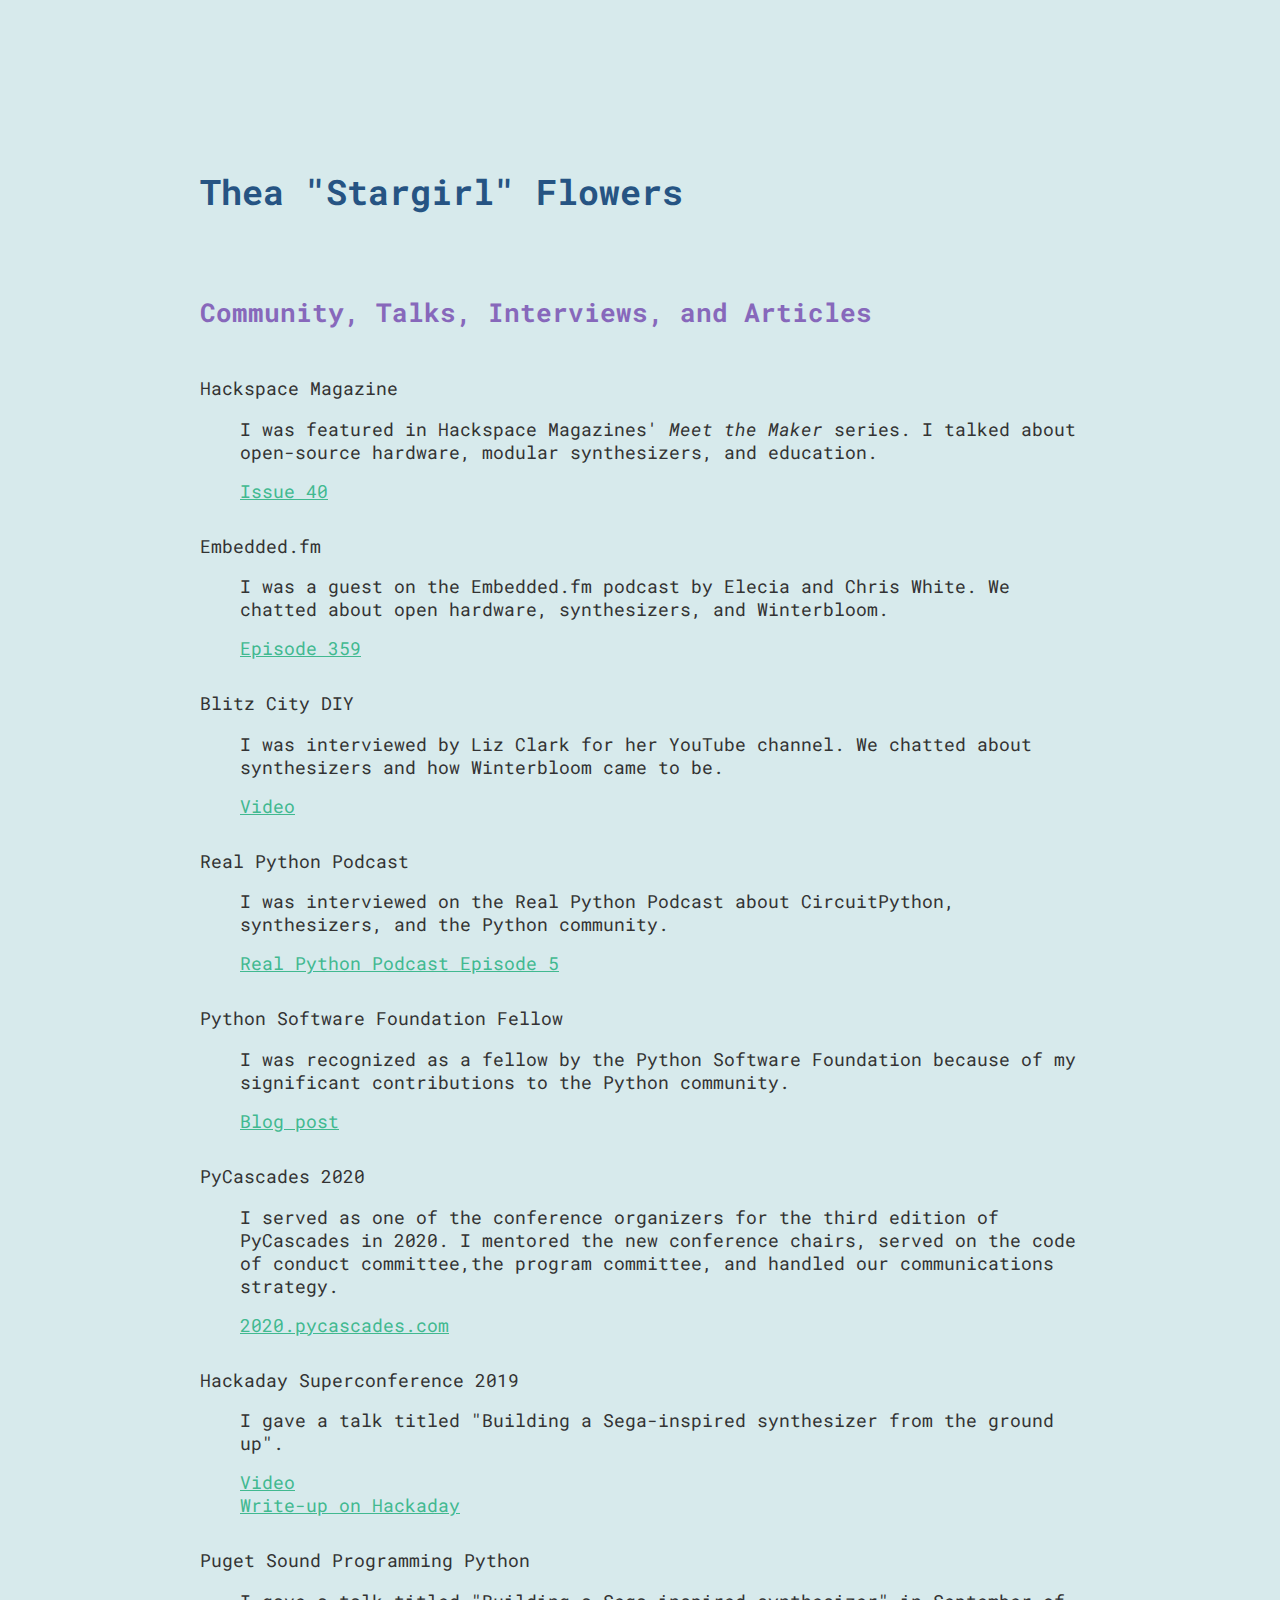
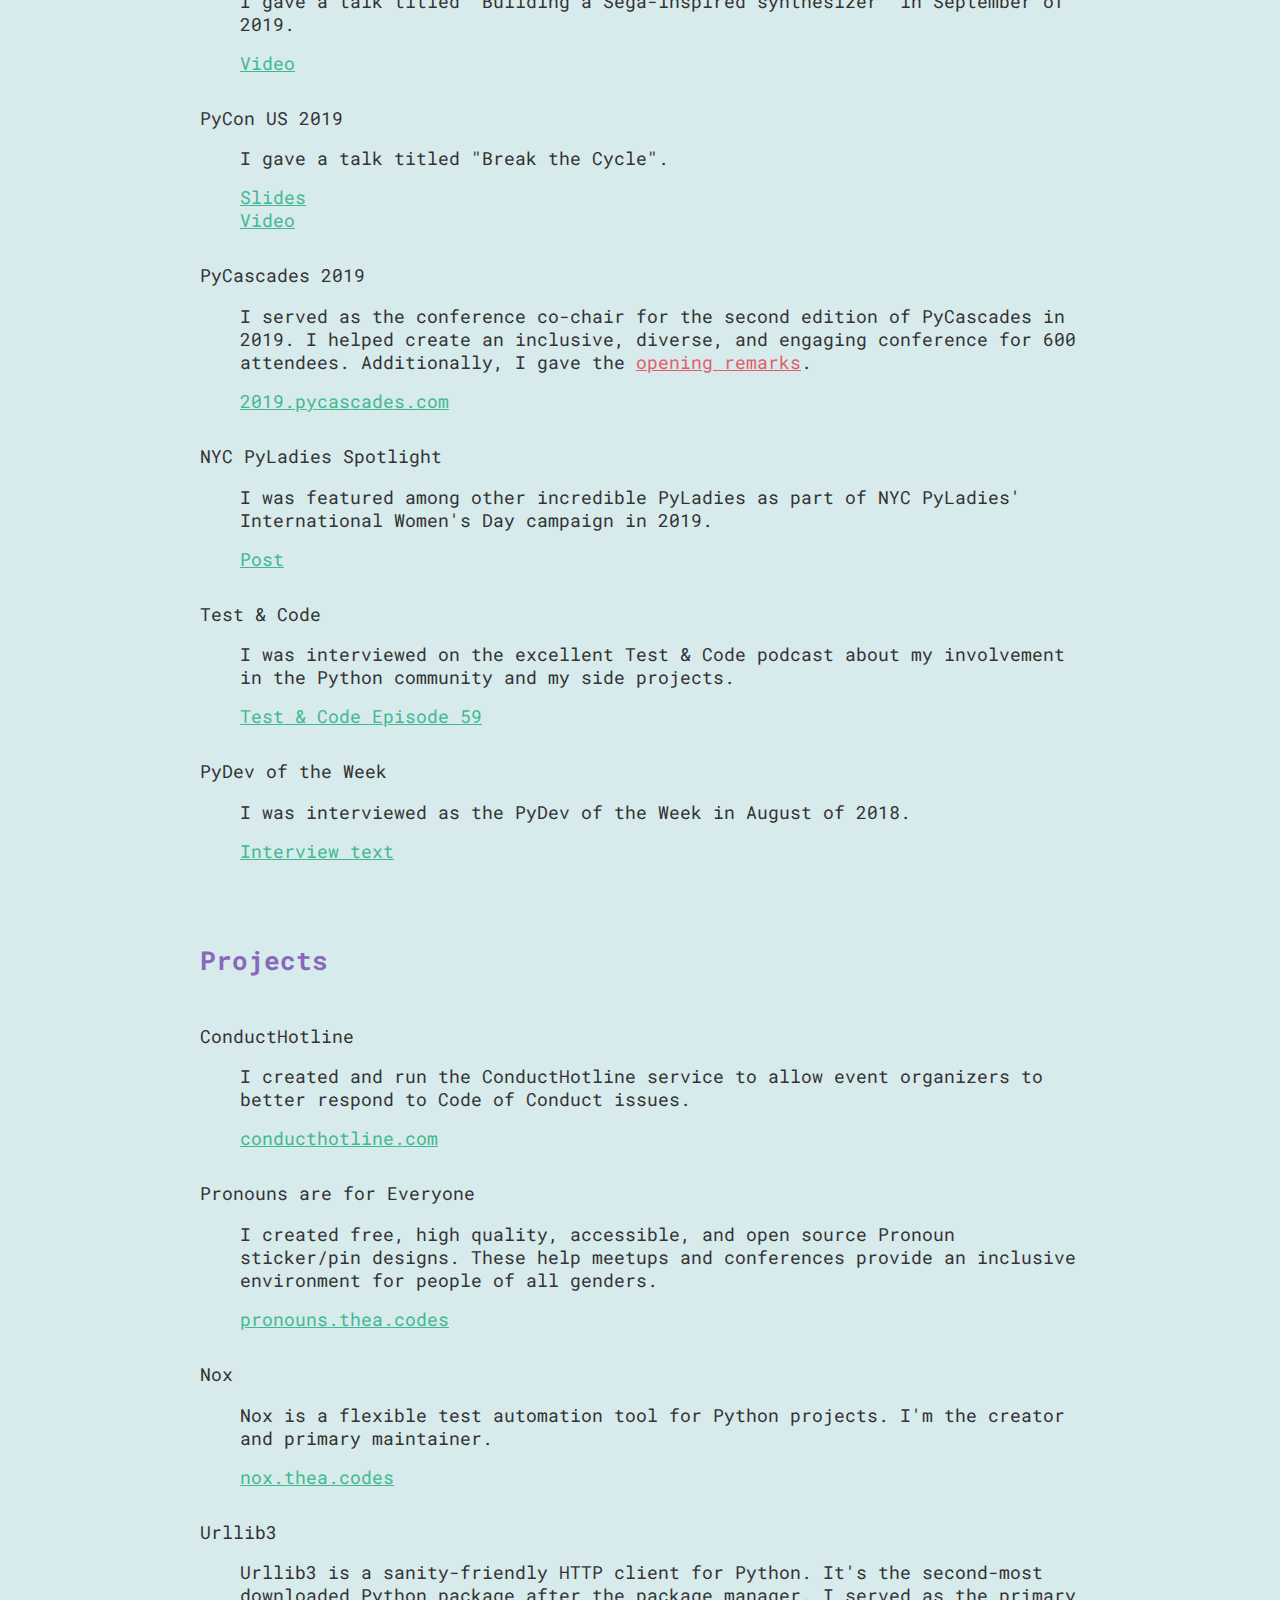
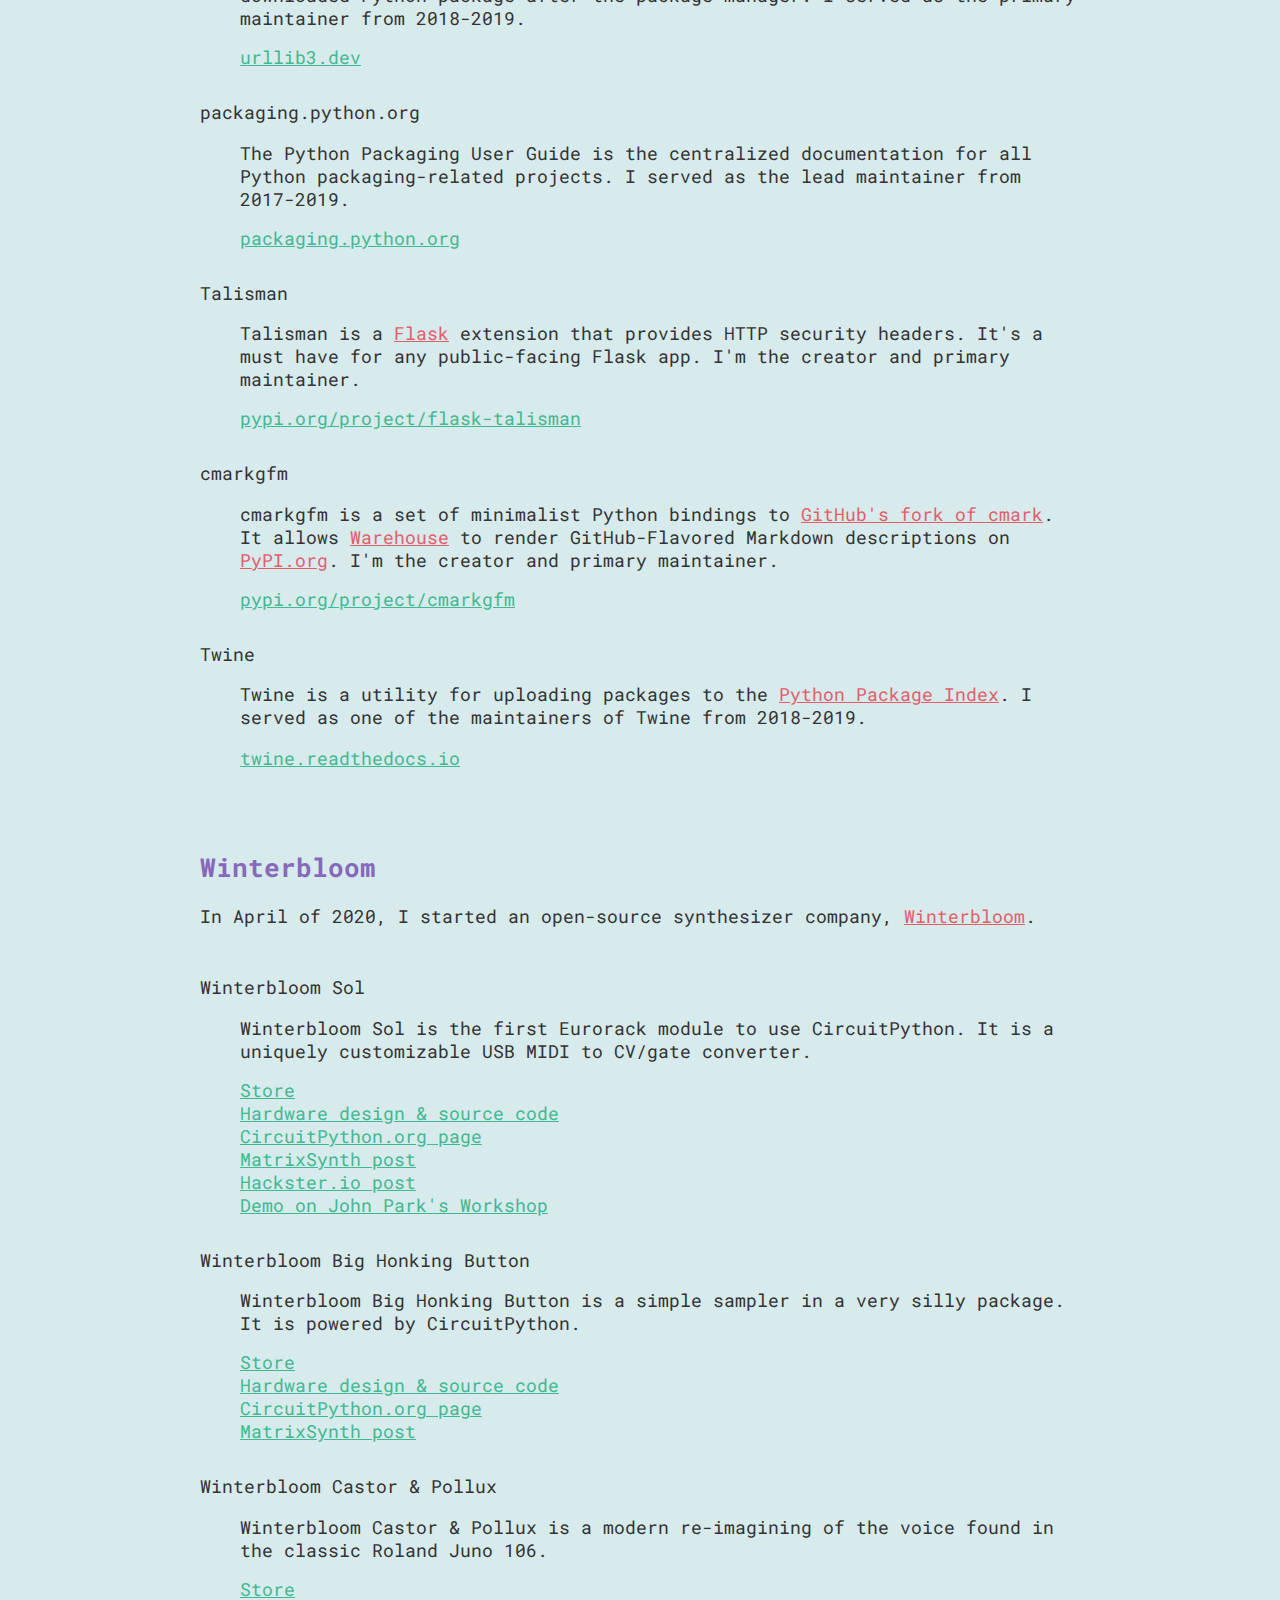
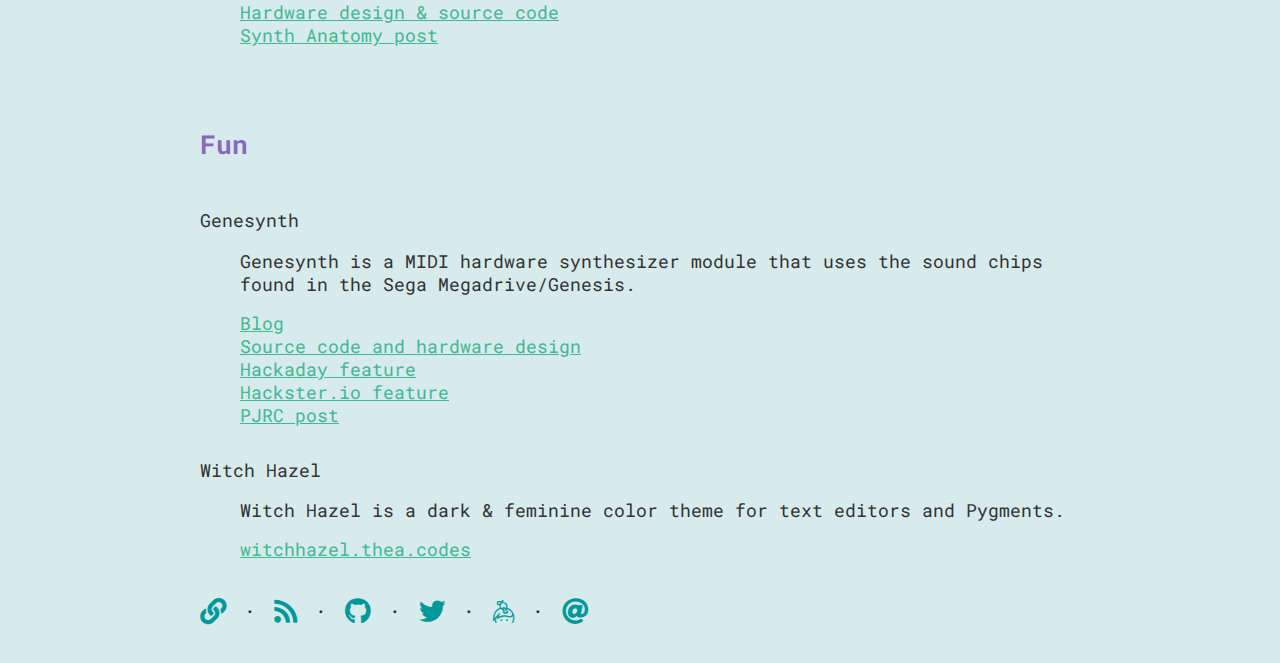
==== commit 56c8a020: "Add hackspace magazine feature to stuff" ====
--- a/stuff.html
+++ b/stuff.html
@@ -93,6 +93,15 @@
                 <dl class="row">
 
                   <dt class="col-md-3 col-sm-12">
+                    Hackspace Magazine
+                  </dt>
+                  <dd class="col-md-9 col-sm-12">
+                    <p>I was featured in Hackspace Magazines' <em>Meet the Maker</em> series. I talked about open-source hardware, modular synthesizers, and education.</p>
+
+                    <a class="calltoaction" href="https://hackspace.raspberrypi.org/issues/40" target="_blank" rel="noopener">Issue 40</a>
+                  </dd>
+
+                  <dt class="col-md-3 col-sm-12">
                     Embedded.fm
                   </dt>
                   <dd class="col-md-9 col-sm-12">
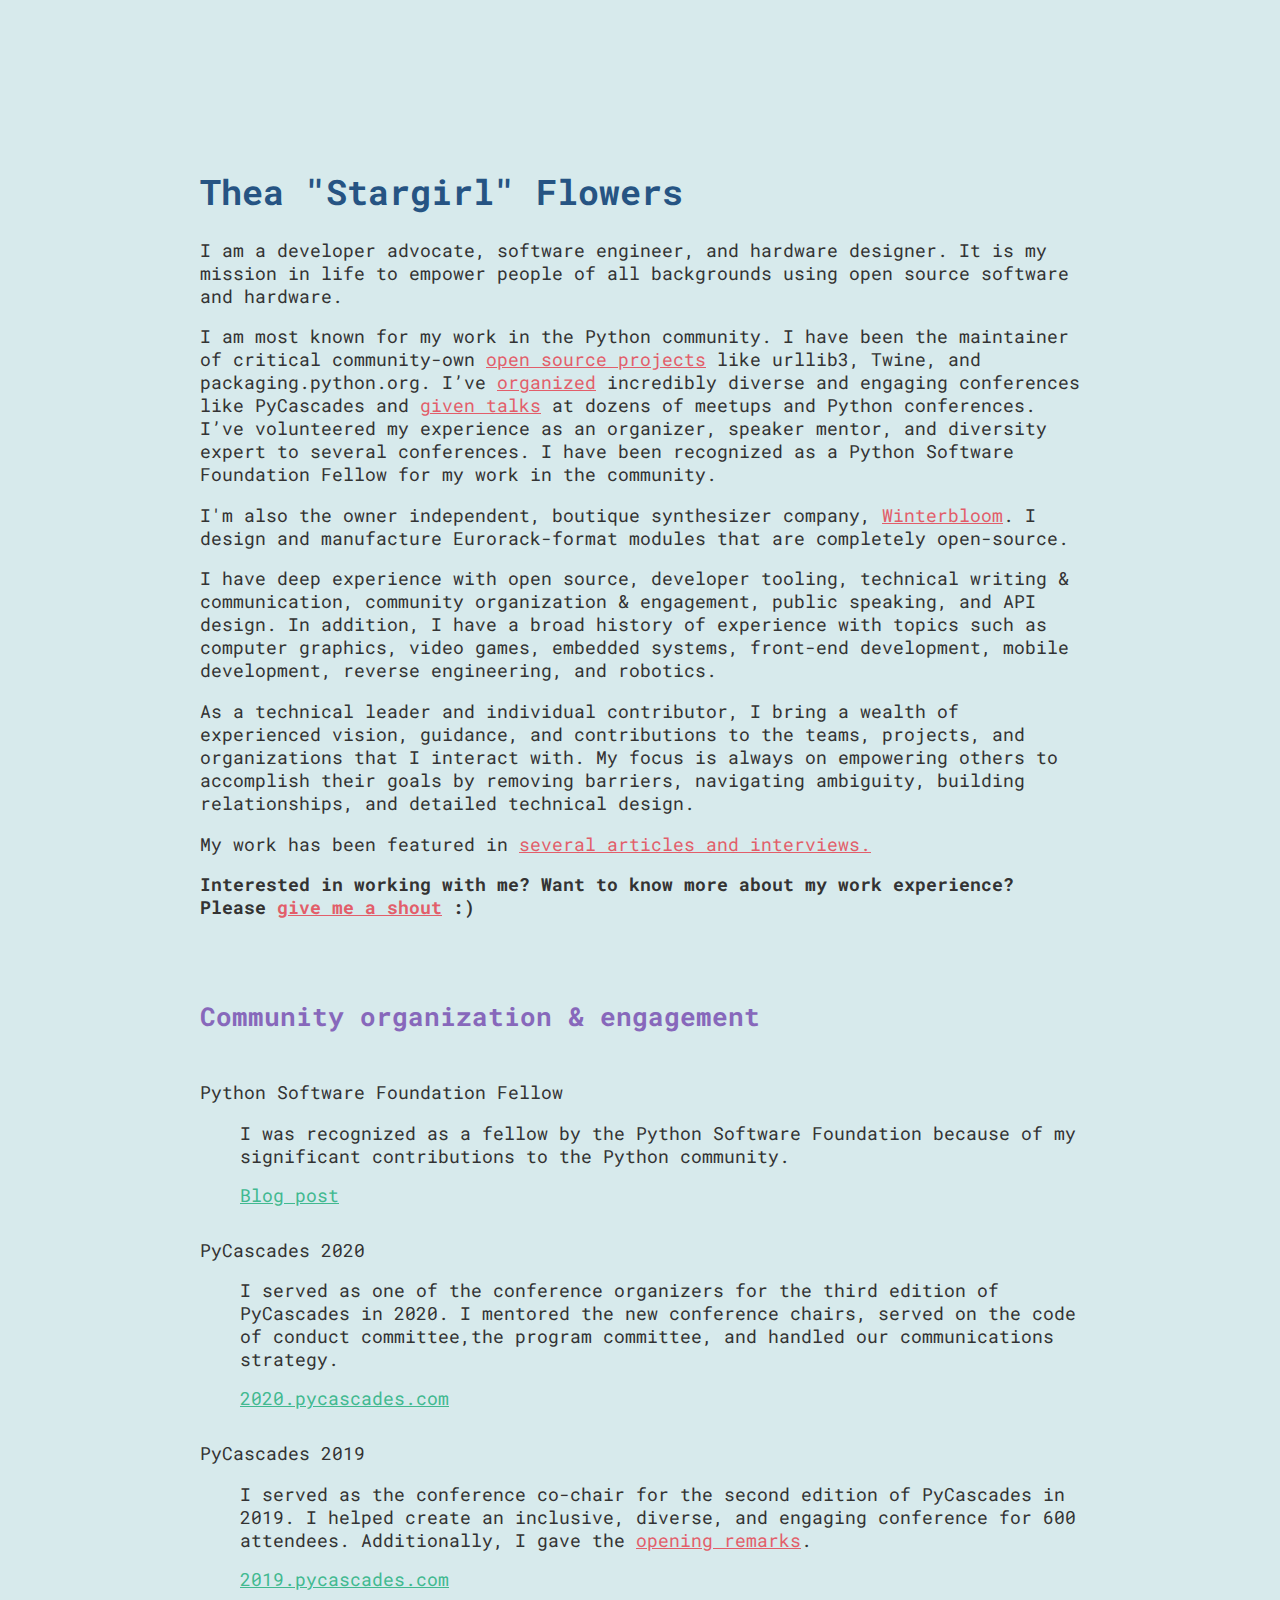
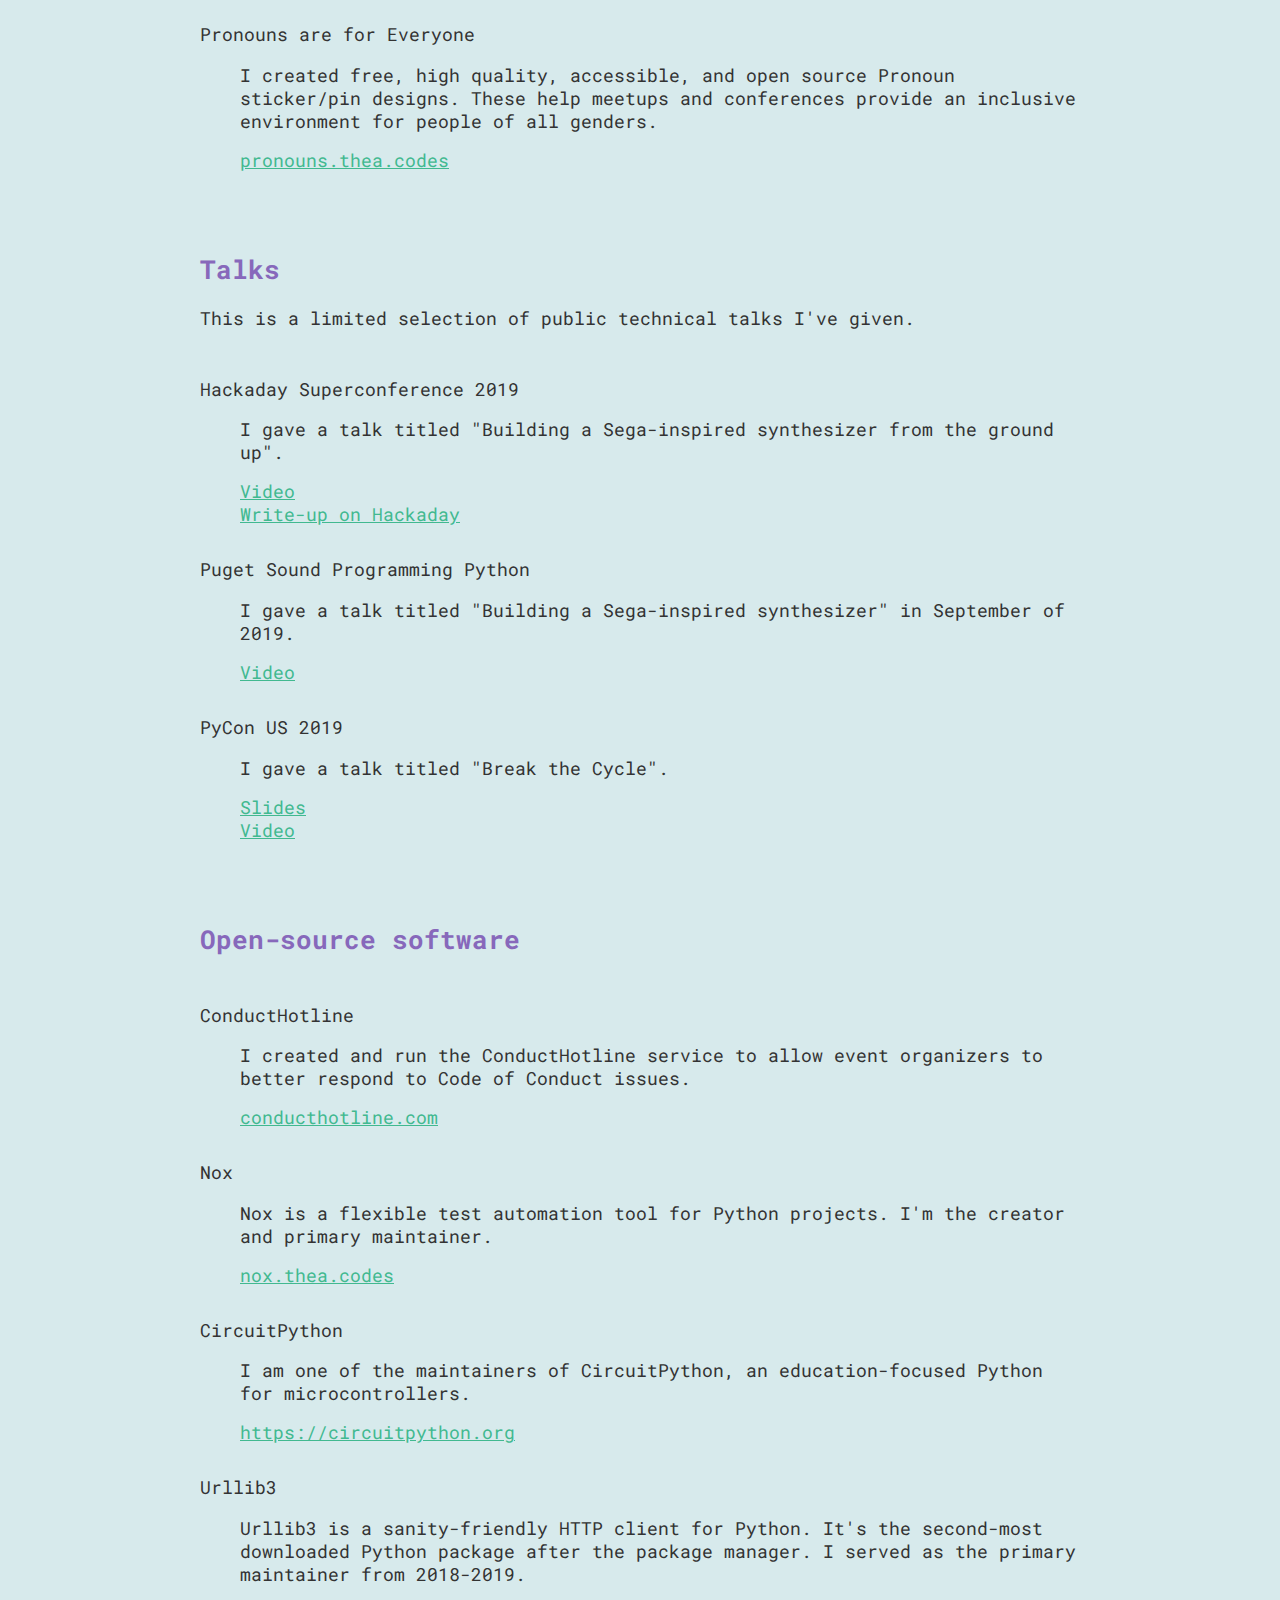
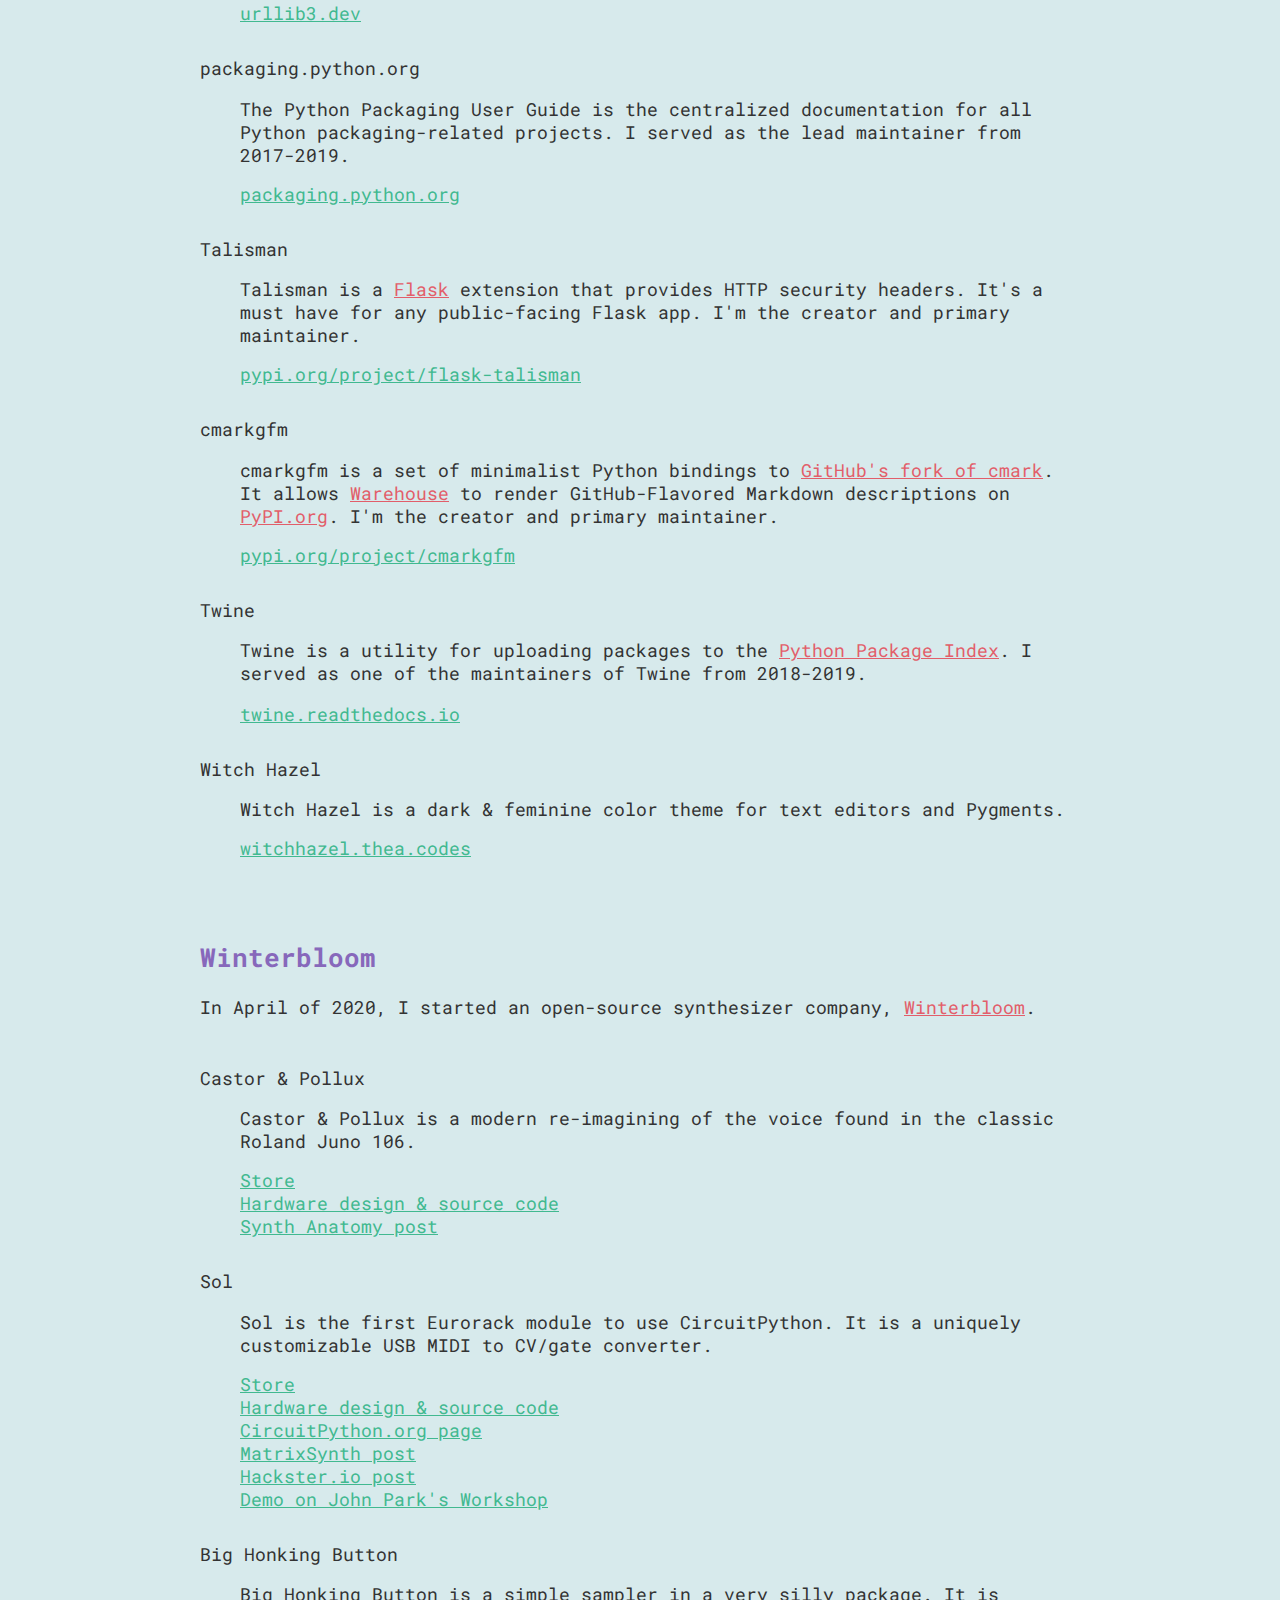
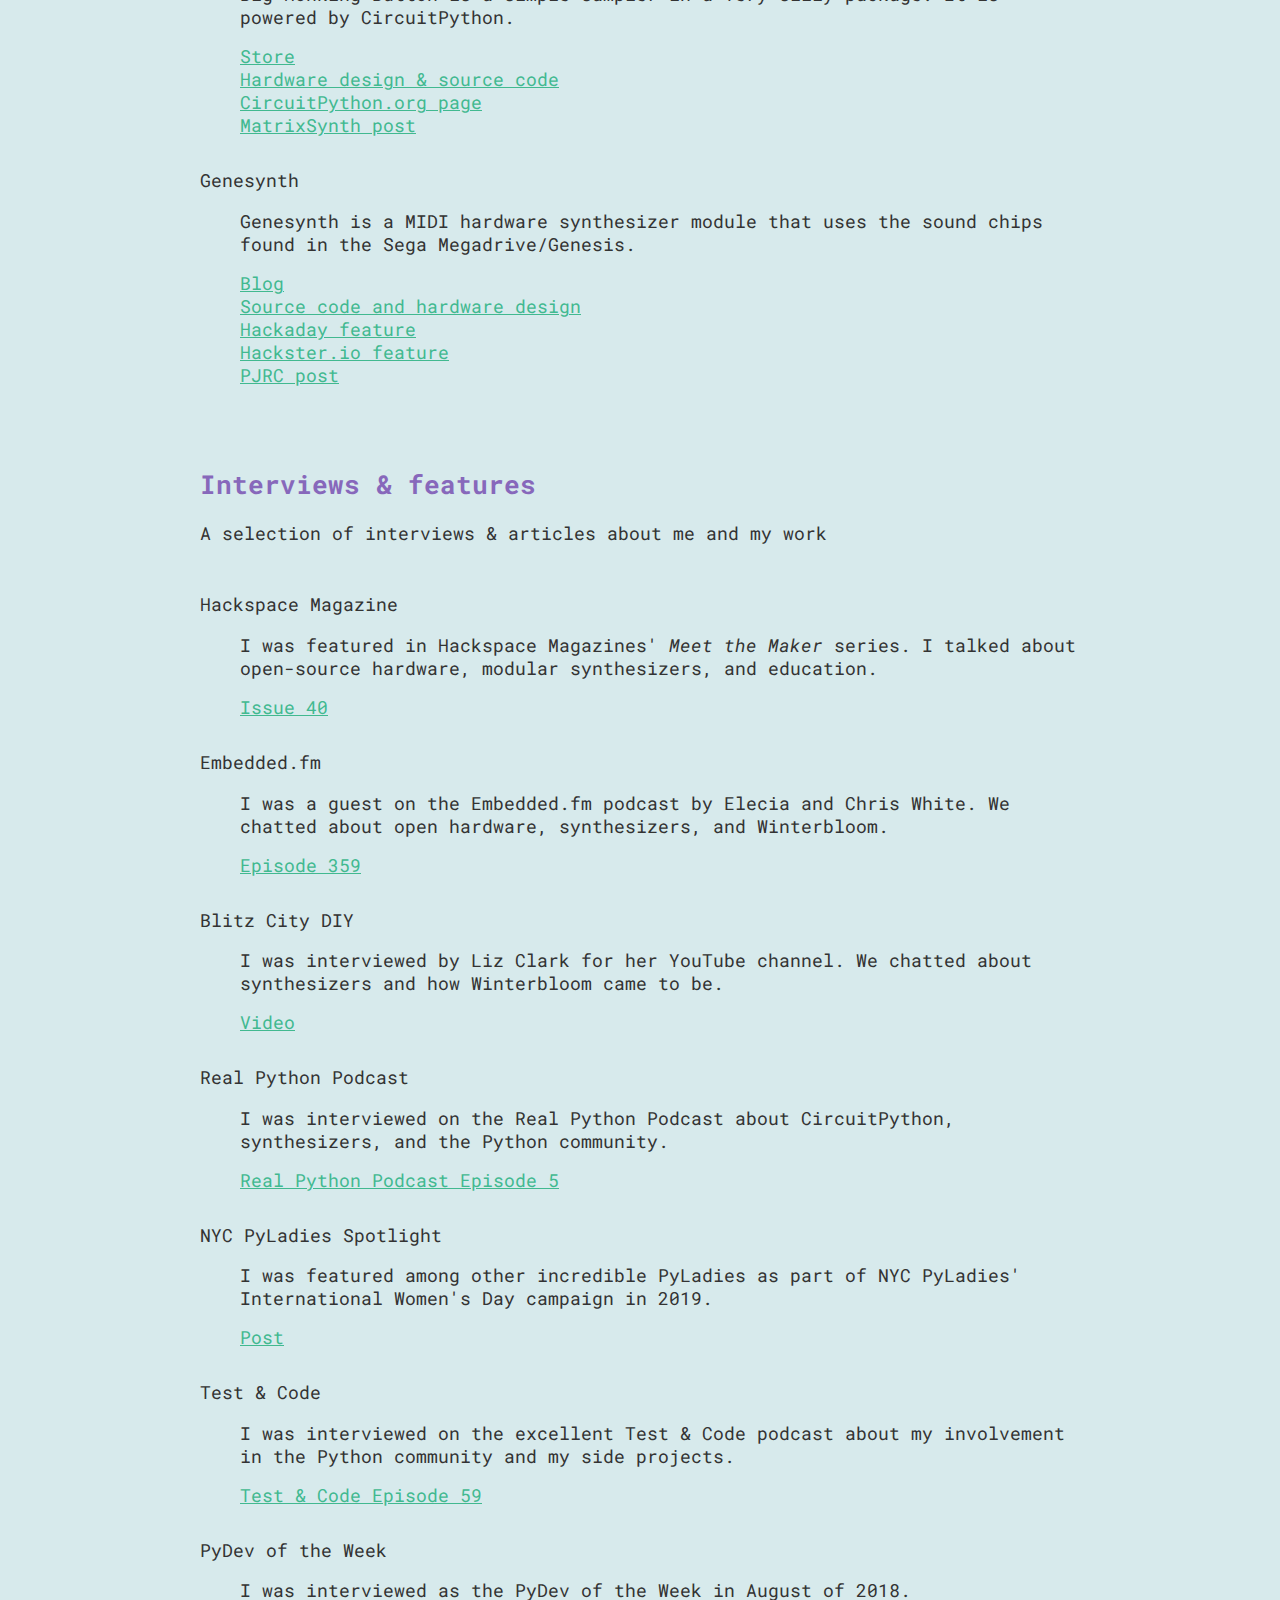
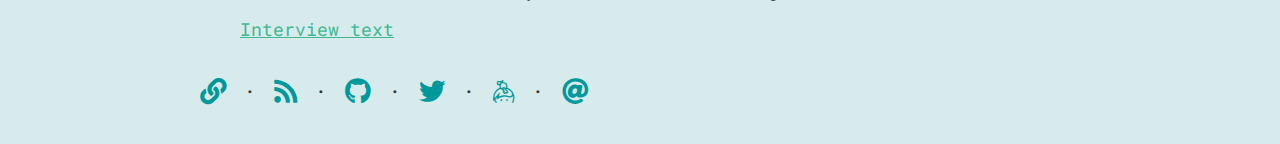
==== commit e655c2d1: "refresh my resume/portfolio for now particular reason at all" ====
--- a/stuff.html
+++ b/stuff.html
@@ -70,7 +70,7 @@
     <meta name="author" content="">
     <link rel="shortcut icon" href="https://thea.codes/favicon.ico">
 
-    <title>Thea "Stargirl" Flowers | Pythonista</title>
+    <title>Thea "Stargirl" Flowers | Open source advocate</title>
 
     <!-- Bootstrap core CSS -->
     <link href="./static/bootstrap.min.css" rel="stylesheet">
@@ -89,45 +89,33 @@
               <div class="col">
                 <h1 class="cover-heading">Thea "Stargirl" Flowers</h1>
 
-                <h2>Community, Talks, Interviews, and Articles</h2>
+                <p>
+                  I am a developer advocate, software engineer, and hardware designer. It is my mission in life to empower people of all backgrounds using open source software and hardware.
+                </p>
+                <p>
+                  I am most known for my work in the Python community.
+                  I have been the maintainer of critical community-own <a href="#oss">open source projects</a> like urllib3, Twine, and packaging.python.org.
+                  I’ve <a href="#community">organized</a> incredibly diverse and engaging conferences like PyCascades and <a href="#talks">given talks</a> at dozens of meetups and Python conferences.
+                  I’ve volunteered my experience as an organizer, speaker mentor, and diversity expert to several conferences.
+                  I have been recognized as a Python Software Foundation Fellow for my work in the community.
+                </p>
+                <p>
+                  I'm also the owner independent, boutique synthesizer company, <a href="#winterbloom">Winterbloom</a>. I design and manufacture Eurorack-format modules that are completely open-source.
+                </p>
+                <p>
+                  I have deep experience with open source, developer tooling, technical writing & communication, community organization & engagement, public speaking, and API design.
+                  In addition, I have a broad history of experience with topics such as computer graphics, video games, embedded systems, front-end development, mobile development, reverse engineering, and robotics.
+                </p>
+                <p>
+                  As a technical leader and individual contributor, I bring a wealth of experienced vision, guidance, and contributions to the teams, projects, and organizations that I interact with.
+                  My focus is always on empowering others to accomplish their goals by removing barriers, navigating ambiguity, building relationships, and detailed technical design.
+                </p>
+                <p>My work has been featured in <a href="interviews">several articles and interviews.</a></p>
+                <p><strong>Interested in working with me? Want to know more about my work experience? Please <a href="mailto:me@thea.codes">give me a shout</a> :)</strong></p>
+
+                <h2 id="community">Community organization & engagement</h2>
+                <p></p>
                 <dl class="row">
-
-                  <dt class="col-md-3 col-sm-12">
-                    Hackspace Magazine
-                  </dt>
-                  <dd class="col-md-9 col-sm-12">
-                    <p>I was featured in Hackspace Magazines' <em>Meet the Maker</em> series. I talked about open-source hardware, modular synthesizers, and education.</p>
-
-                    <a class="calltoaction" href="https://hackspace.raspberrypi.org/issues/40" target="_blank" rel="noopener">Issue 40</a>
-                  </dd>
-
-                  <dt class="col-md-3 col-sm-12">
-                    Embedded.fm
-                  </dt>
-                  <dd class="col-md-9 col-sm-12">
-                    <p>I was a guest on the Embedded.fm podcast by Elecia and Chris White. We chatted about open hardware, synthesizers, and Winterbloom.</p>
-
-                    <a class="calltoaction" href="https://embedded.fm/episodes/359" target="_blank" rel="noopener">Episode 359</a>
-                  </dd>
-
-                  <dt class="col-md-3 col-sm-12">
-                    Blitz City DIY
-                  </dt>
-                  <dd class="col-md-9 col-sm-12">
-                    <p>I was interviewed by Liz Clark for her YouTube channel. We chatted about synthesizers and how Winterbloom came to be.</p>
-
-                    <a class="calltoaction" href="https://www.youtube.com/watch?v=dhzkmPeRLcg" target="_blank" rel="noopener">Video</a>
-                  </dd>
-
-                  <dt class="col-md-3 col-sm-12">
-                    Real Python Podcast
-                  </dt>
-                  <dd class="col-md-9 col-sm-12">
-                    <p>I was interviewed on the Real Python Podcast about CircuitPython, synthesizers, and the Python community.</p>
-
-                    <a class="calltoaction" href="https://realpython.com/podcasts/rpp/5/" target="_blank" rel="noopener">Real Python Podcast Episode 5</a>
-                  </dd>
-
                   <dt class="col-md-3 col-sm-12">
                     Python Software Foundation Fellow
                   </dt>
@@ -148,6 +136,28 @@
                   </dd>
 
                   <dt class="col-md-3 col-sm-12">
+                    PyCascades 2019
+                  </dt>
+                  <dd class="col-md-9 col-sm-12">
+                    <p>I served as the conference co-chair for the second edition of PyCascades in 2019. I helped create an inclusive, diverse, and engaging conference for 600 attendees. Additionally, I gave the <a href="https://youtu.be/hAnCiTpxXPg" rel="noopener" target="_blank">opening remarks</a>.</p>
+
+                    <a class="calltoaction" href="https://2019.pycascades.com" target="_blank" rel="noopener">2019.pycascades.com</a>
+                  </dd>
+
+                  <dt class="col-md-3 col-sm-12">
+                    Pronouns are for Everyone
+                  </dt>
+                  <dd class="col-md-9 col-sm-12">
+                    <p>I created free, high quality, accessible, and open source Pronoun sticker/pin designs. These help meetups and conferences provide an inclusive environment for people of all genders.</p>
+
+                    <a class="calltoaction" href="http://pronouns.thea.codes/" target="_blank" rel="noopener">pronouns.thea.codes</a>
+                  </dd>
+                </dl>
+
+                <h2 id="talks">Talks</h2>
+                <p>This is a limited selection of public technical talks I've given.<p>
+                <dl class="row">
+                  <dt class="col-md-3 col-sm-12">
                     Hackaday Superconference 2019
                   </dt>
                   <dd class="col-md-9 col-sm-12">
@@ -175,47 +185,10 @@
                     <a class="calltoaction" href="https://docs.google.com/presentation/d/1WO8SvxDJY2HclA3anBmwFr1v9pmTWZ5pdk_gmyjNjTc/edit?usp=sharing" target="_blank" rel="noopener">Slides</a>
                     <a class="calltoaction" href="https://www.youtube.com/watch?v=-BHverY7IwU" target="_blank" rel="noopener">Video</a>
                   </dd>
-
-                  <dt class="col-md-3 col-sm-12">
-                    PyCascades 2019
-                  </dt>
-                  <dd class="col-md-9 col-sm-12">
-                    <p>I served as the conference co-chair for the second edition of PyCascades in 2019. I helped create an inclusive, diverse, and engaging conference for 600 attendees. Additionally, I gave the <a href="https://youtu.be/hAnCiTpxXPg" rel="noopener" target="_blank">opening remarks</a>.</p>
-
-                    <a class="calltoaction" href="https://2019.pycascades.com" target="_blank" rel="noopener">2019.pycascades.com</a>
-                  </dd>
-
-                  <dt class="col-md-3 col-sm-12">
-                    NYC PyLadies Spotlight
-                  </dt>
-                  <dd class="col-md-9 col-sm-12">
-                    <p>I was featured among other incredible PyLadies as part of NYC PyLadies' International Women's Day campaign in 2019.</p>
-
-                    <a class="calltoaction" href="https://twitter.com/NYCPyLadies/status/1105461942804611072" target="_blank" rel="noopener">Post</a>
-                  </dd>
-
-                  <dt class="col-md-3 col-sm-12">
-                    Test & Code
-                  </dt>
-                  <dd class="col-md-9 col-sm-12">
-                    <p>I was interviewed on the excellent Test & Code podcast about my involvement in the Python community and my side projects.</p>
-
-                    <a class="calltoaction" href="https://testandcode.com/59" target="_blank" rel="noopener">Test & Code Episode 59</a>
-                  </dd>
-
-                  <dt class="col-md-3 col-sm-12">
-                    PyDev of the Week
-                  </dt>
-                  <dd class="col-md-9 col-sm-12">
-                    <p>I was interviewed as the PyDev of the Week in August of 2018.</p>
-
-                    <a class="calltoaction" href="https://www.blog.pythonlibrary.org/2018/08/06/pydev-of-the-week-thea-flowers/" target="_blank" rel="noopener">Interview text</a>
-                  </dd>
-
                 </dl>
 
 
-                <h2>Projects</h2>
+                <h2 id="oss">Open-source software</h2>
                 <dl class="row">
 
                   <dt class="col-md-3 col-sm-12">
@@ -225,15 +198,6 @@
                     <p>I created and run the ConductHotline service to allow event organizers to better respond to Code of Conduct issues.</p>
 
                     <a class="calltoaction" href="https://conducthotline.com" target="_blank" rel="noopener">conducthotline.com</a>
-                  </dd>
-
-                  <dt class="col-md-3 col-sm-12">
-                    Pronouns are for Everyone
-                  </dt>
-                  <dd class="col-md-9 col-sm-12">
-                    <p>I created free, high quality, accessible, and open source Pronoun sticker/pin designs. These help meetups and conferences provide an inclusive environment for people of all genders.</p>
-
-                    <a class="calltoaction" href="http://pronouns.thea.codes/" target="_blank" rel="noopener">pronouns.thea.codes</a>
                   </dd>
 
                   <dt class="col-md-3 col-sm-12">
@@ -247,6 +211,15 @@
                   </dd>
 
                   <dt class="col-md-3 col-sm-12">
+                    CircuitPython
+                  </dt>
+                  <dd class="col-md-9 col-sm-12">
+                    <p>I am one of the maintainers of CircuitPython, an education-focused Python for microcontrollers.</p>
+
+                    <a class="calltoaction" href="https://circuitpython.org" target="_blank" rel="noopener">https://circuitpython.org</a>
+                  </dd>
+
+                  <dt class="col-md-3 col-sm-12">
                     Urllib3
                   </dt>
                   <dd class="col-md-9 col-sm-12">
@@ -291,18 +264,40 @@
                     <a class="calltoaction" href="https://twine.readthedocs.io" target="_blank" rel="noopener">twine.readthedocs.io</a>
                   </dd>
 
+                  <dt class="col-md-3 col-sm-12">
+                    Witch Hazel
+                  </dt>
+                  <dd class="col-md-9 col-sm-12">
+                    <p>Witch Hazel is a dark & feminine color theme for text editors and Pygments.</p>
+
+                    <a class="calltoaction" href="https://witchhazel.thea.codes/" target="_blank" rel="noopener">witchhazel.thea.codes</a>
+                  </dd>
+
                 </dl>
 
-                <h2>Winterbloom</h2>
+                <h2 id="winterbloom">Winterbloom</h2>
                 <p>In April of 2020, I started an open-source synthesizer company, <a href="https://winterbloom.com" target="_blank">Winterbloom</a>.</p>
                 <dl class="row">
 
                   <dt class="col-md-3 col-sm-12">
-                    Winterbloom Sol
+                    Castor & Pollux
                   </dt>
                   <dd class="col-md-9 col-sm-12">
                     <p>
-                      Winterbloom Sol is the first Eurorack module to use CircuitPython. It is a uniquely customizable USB MIDI to CV/gate converter.
+                      Castor & Pollux is a modern re-imagining of the voice found in the classic Roland Juno 106.
+                    </p>
+
+                    <a class="calltoaction" href="https://winterbloom.com/store/winterbloom-castor-and-pollux" target="_blank" rel="noopener">Store</a>
+                    <a class="calltoaction" href="http://github.com/theacodes/Winterbloom_Castor_and_Pollux" target="_blank" rel="noopener">Hardware design & source code</a>
+                    <a class="calltoaction" href="https://www.synthanatomy.com/2020/10/winterbloom-castor-pollux-an-eye-catching-juno-style-dual-oscillator.html" target="_blank" rel="noopener">Synth Anatomy post</a>
+                  </dd>
+
+                  <dt class="col-md-3 col-sm-12">
+                    Sol
+                  </dt>
+                  <dd class="col-md-9 col-sm-12">
+                    <p>
+                      Sol is the first Eurorack module to use CircuitPython. It is a uniquely customizable USB MIDI to CV/gate converter.
                     </p>
 
                     <a class="calltoaction" href="https://winterbloom.com/store/winterbloom-sol" target="_blank" rel="noopener">Store</a>
@@ -314,11 +309,11 @@
                   </dd>
 
                   <dt class="col-md-3 col-sm-12">
-                    Winterbloom Big Honking Button
+                    Big Honking Button
                   </dt>
                   <dd class="col-md-9 col-sm-12">
                     <p>
-                      Winterbloom Big Honking Button is a simple sampler in a very silly package. It is powered by CircuitPython.
+                      Big Honking Button is a simple sampler in a very silly package. It is powered by CircuitPython.
                     </p>
 
                     <a class="calltoaction" href="https://winterbloom.com/store/winterbloom-big-honking-button" target="_blank" rel="noopener">Store</a>
@@ -326,24 +321,6 @@
                     <a class="calltoaction" href="https://circuitpython.org/board/winterbloom_big_honking_button/" target="_blank" rel="noopener">CircuitPython.org page</a>
                     <a class="calltoaction" href="https://www.matrixsynth.com/2020/04/winterbloom-sol-big-honking-button.html" target="_blank" rel="noopener">MatrixSynth post</a>
                   </dd>
-
-                  <dt class="col-md-3 col-sm-12">
-                    Winterbloom Castor & Pollux
-                  </dt>
-                  <dd class="col-md-9 col-sm-12">
-                    <p>
-                      Winterbloom Castor & Pollux is a modern re-imagining of the voice found in the classic Roland Juno 106.
-                    </p>
-
-                    <a class="calltoaction" href="https://winterbloom.com/store/winterbloom-castor-and-pollux" target="_blank" rel="noopener">Store</a>
-                    <a class="calltoaction" href="http://github.com/theacodes/Winterbloom_Castor_and_Pollux" target="_blank" rel="noopener">Hardware design & source code</a>
-                    <a class="calltoaction" href="https://www.synthanatomy.com/2020/10/winterbloom-castor-pollux-an-eye-catching-juno-style-dual-oscillator.html" target="_blank" rel="noopener">Synth Anatomy post</a>
-                  </dd>
-
-                </dl>
-
-                <h2>Fun</h2>
-                <dl class="row">
 
                   <dt class="col-md-3 col-sm-12">
                     Genesynth
@@ -358,16 +335,76 @@
                     <a class="calltoaction" href="https://www.pjrc.com/genesynth/" target="_blank" rel="noopener">PJRC post</a>
                   </dd>
 
-                  <dt class="col-md-3 col-sm-12">
-                    Witch Hazel
-                  </dt>
-                  <dd class="col-md-9 col-sm-12">
-                    <p>Witch Hazel is a dark & feminine color theme for text editors and Pygments.</p>
-
-                    <a class="calltoaction" href="https://witchhazel.thea.codes/" target="_blank" rel="noopener">witchhazel.thea.codes</a>
-                  </dd>
                 </dl>
 
+                <h2 id="interviews">Interviews & features</h2>
+                <p>A selection of interviews & articles about me and my work</p>
+                <dl class="row">
+
+                  <dt class="col-md-3 col-sm-12">
+                    Hackspace Magazine
+                  </dt>
+                  <dd class="col-md-9 col-sm-12">
+                    <p>I was featured in Hackspace Magazines' <em>Meet the Maker</em> series. I talked about open-source hardware, modular synthesizers, and education.</p>
+
+                    <a class="calltoaction" href="https://hackspace.raspberrypi.org/issues/40" target="_blank" rel="noopener">Issue 40</a>
+                  </dd>
+
+                  <dt class="col-md-3 col-sm-12">
+                    Embedded.fm
+                  </dt>
+                  <dd class="col-md-9 col-sm-12">
+                    <p>I was a guest on the Embedded.fm podcast by Elecia and Chris White. We chatted about open hardware, synthesizers, and Winterbloom.</p>
+
+                    <a class="calltoaction" href="https://embedded.fm/episodes/359" target="_blank" rel="noopener">Episode 359</a>
+                  </dd>
+
+                  <dt class="col-md-3 col-sm-12">
+                    Blitz City DIY
+                  </dt>
+                  <dd class="col-md-9 col-sm-12">
+                    <p>I was interviewed by Liz Clark for her YouTube channel. We chatted about synthesizers and how Winterbloom came to be.</p>
+
+                    <a class="calltoaction" href="https://www.youtube.com/watch?v=dhzkmPeRLcg" target="_blank" rel="noopener">Video</a>
+                  </dd>
+
+                  <dt class="col-md-3 col-sm-12">
+                    Real Python Podcast
+                  </dt>
+                  <dd class="col-md-9 col-sm-12">
+                    <p>I was interviewed on the Real Python Podcast about CircuitPython, synthesizers, and the Python community.</p>
+
+                    <a class="calltoaction" href="https://realpython.com/podcasts/rpp/5/" target="_blank" rel="noopener">Real Python Podcast Episode 5</a>
+                  </dd>
+
+                  <dt class="col-md-3 col-sm-12">
+                    NYC PyLadies Spotlight
+                  </dt>
+                  <dd class="col-md-9 col-sm-12">
+                    <p>I was featured among other incredible PyLadies as part of NYC PyLadies' International Women's Day campaign in 2019.</p>
+
+                    <a class="calltoaction" href="https://twitter.com/NYCPyLadies/status/1105461942804611072" target="_blank" rel="noopener">Post</a>
+                  </dd>
+
+                  <dt class="col-md-3 col-sm-12">
+                    Test & Code
+                  </dt>
+                  <dd class="col-md-9 col-sm-12">
+                    <p>I was interviewed on the excellent Test & Code podcast about my involvement in the Python community and my side projects.</p>
+
+                    <a class="calltoaction" href="https://testandcode.com/59" target="_blank" rel="noopener">Test & Code Episode 59</a>
+                  </dd>
+
+                  <dt class="col-md-3 col-sm-12">
+                    PyDev of the Week
+                  </dt>
+                  <dd class="col-md-9 col-sm-12">
+                    <p>I was interviewed as the PyDev of the Week in August of 2018.</p>
+
+                    <a class="calltoaction" href="https://www.blog.pythonlibrary.org/2018/08/06/pydev-of-the-week-thea-flowers/" target="_blank" rel="noopener">Interview text</a>
+                  </dd>
+
+                </dl>
 
                 <p class="footer links">
                   <a href="https://thea.codes" title="Website"><i class="fas fa-link" aria-hidden="true"></i></a> ·
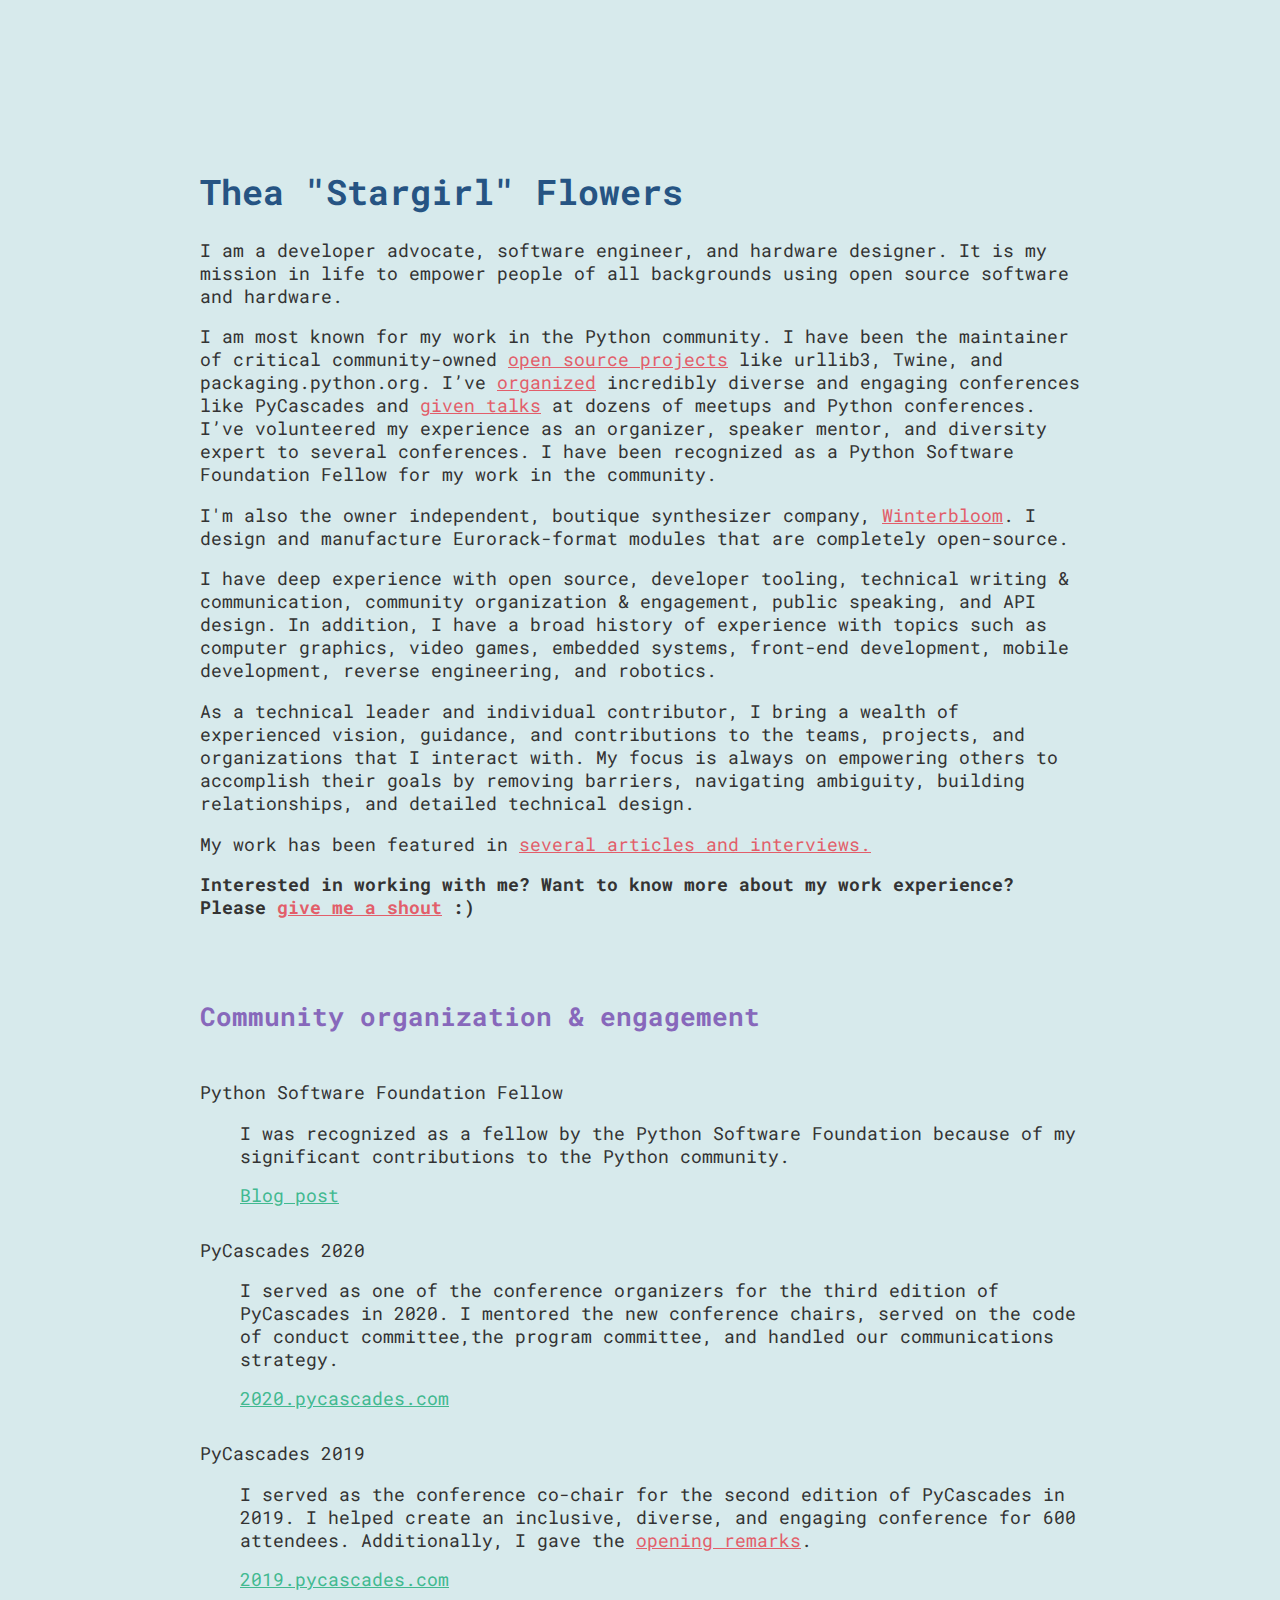
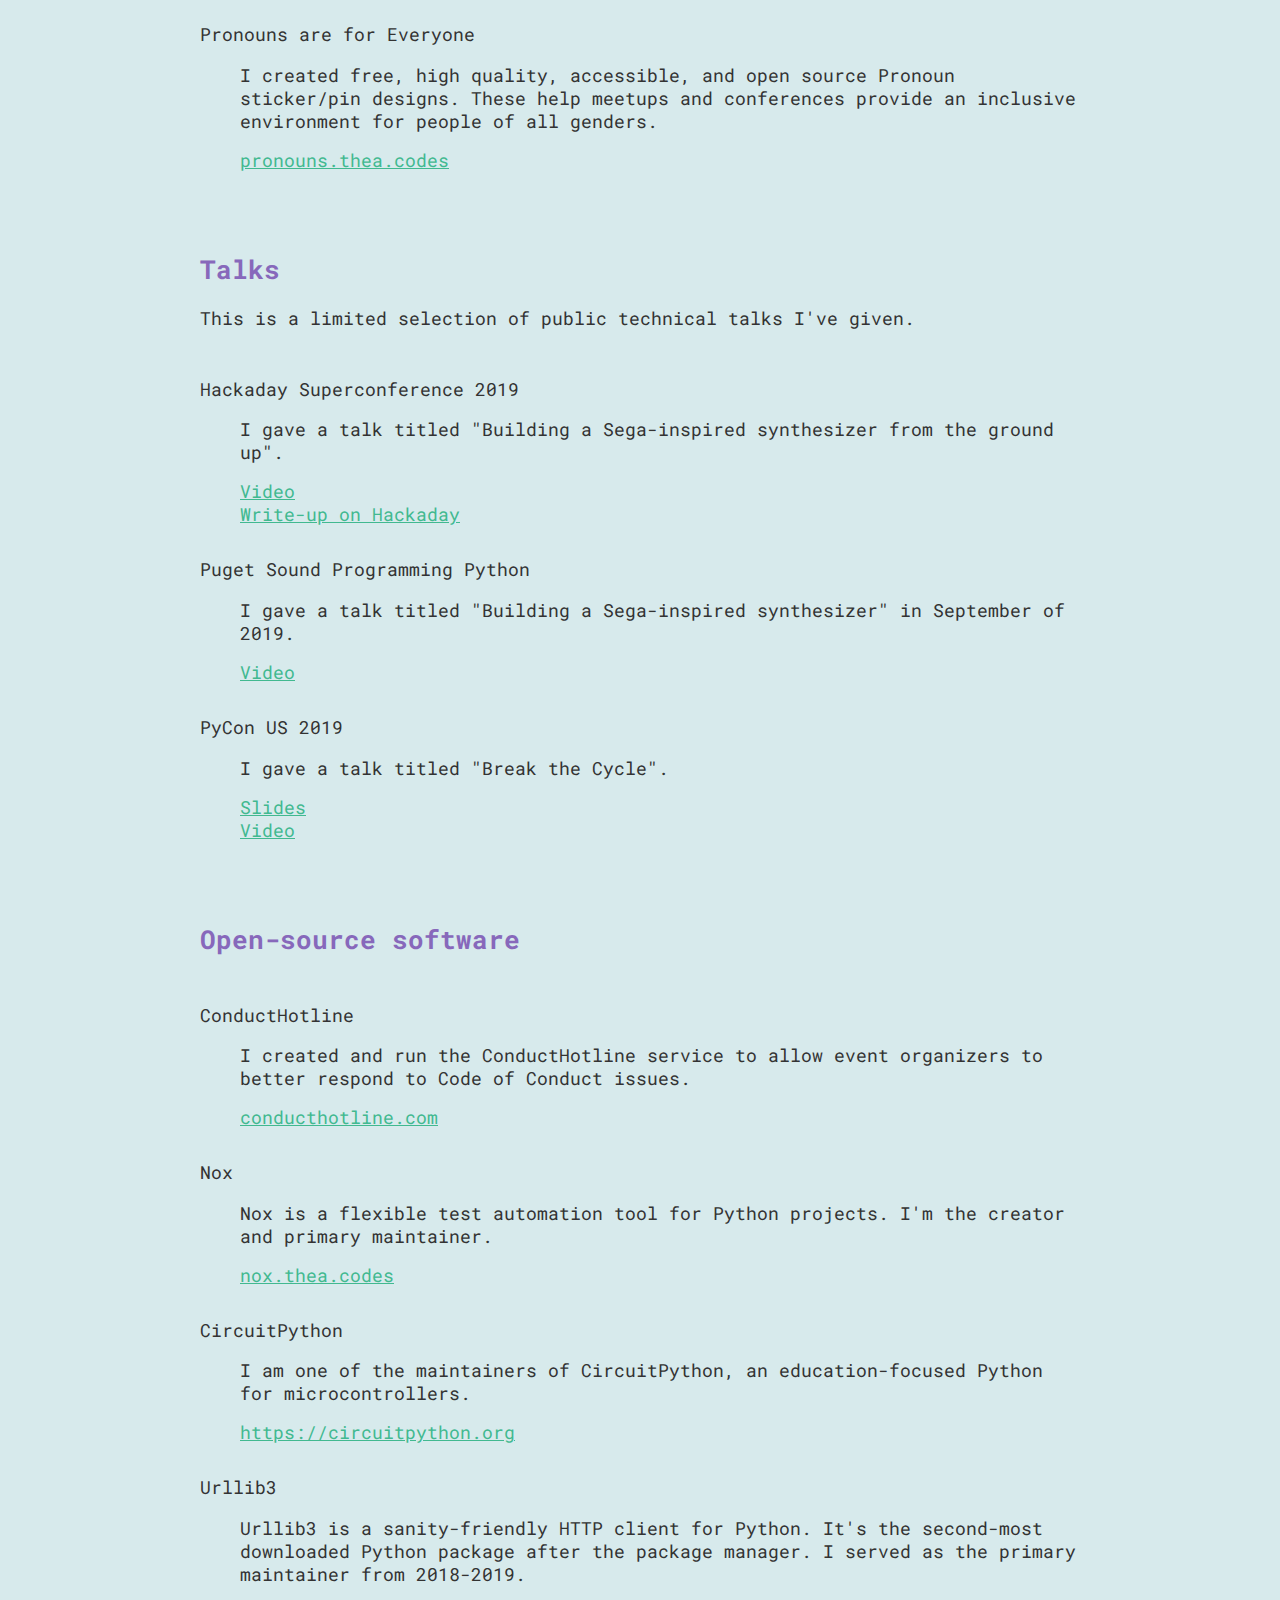
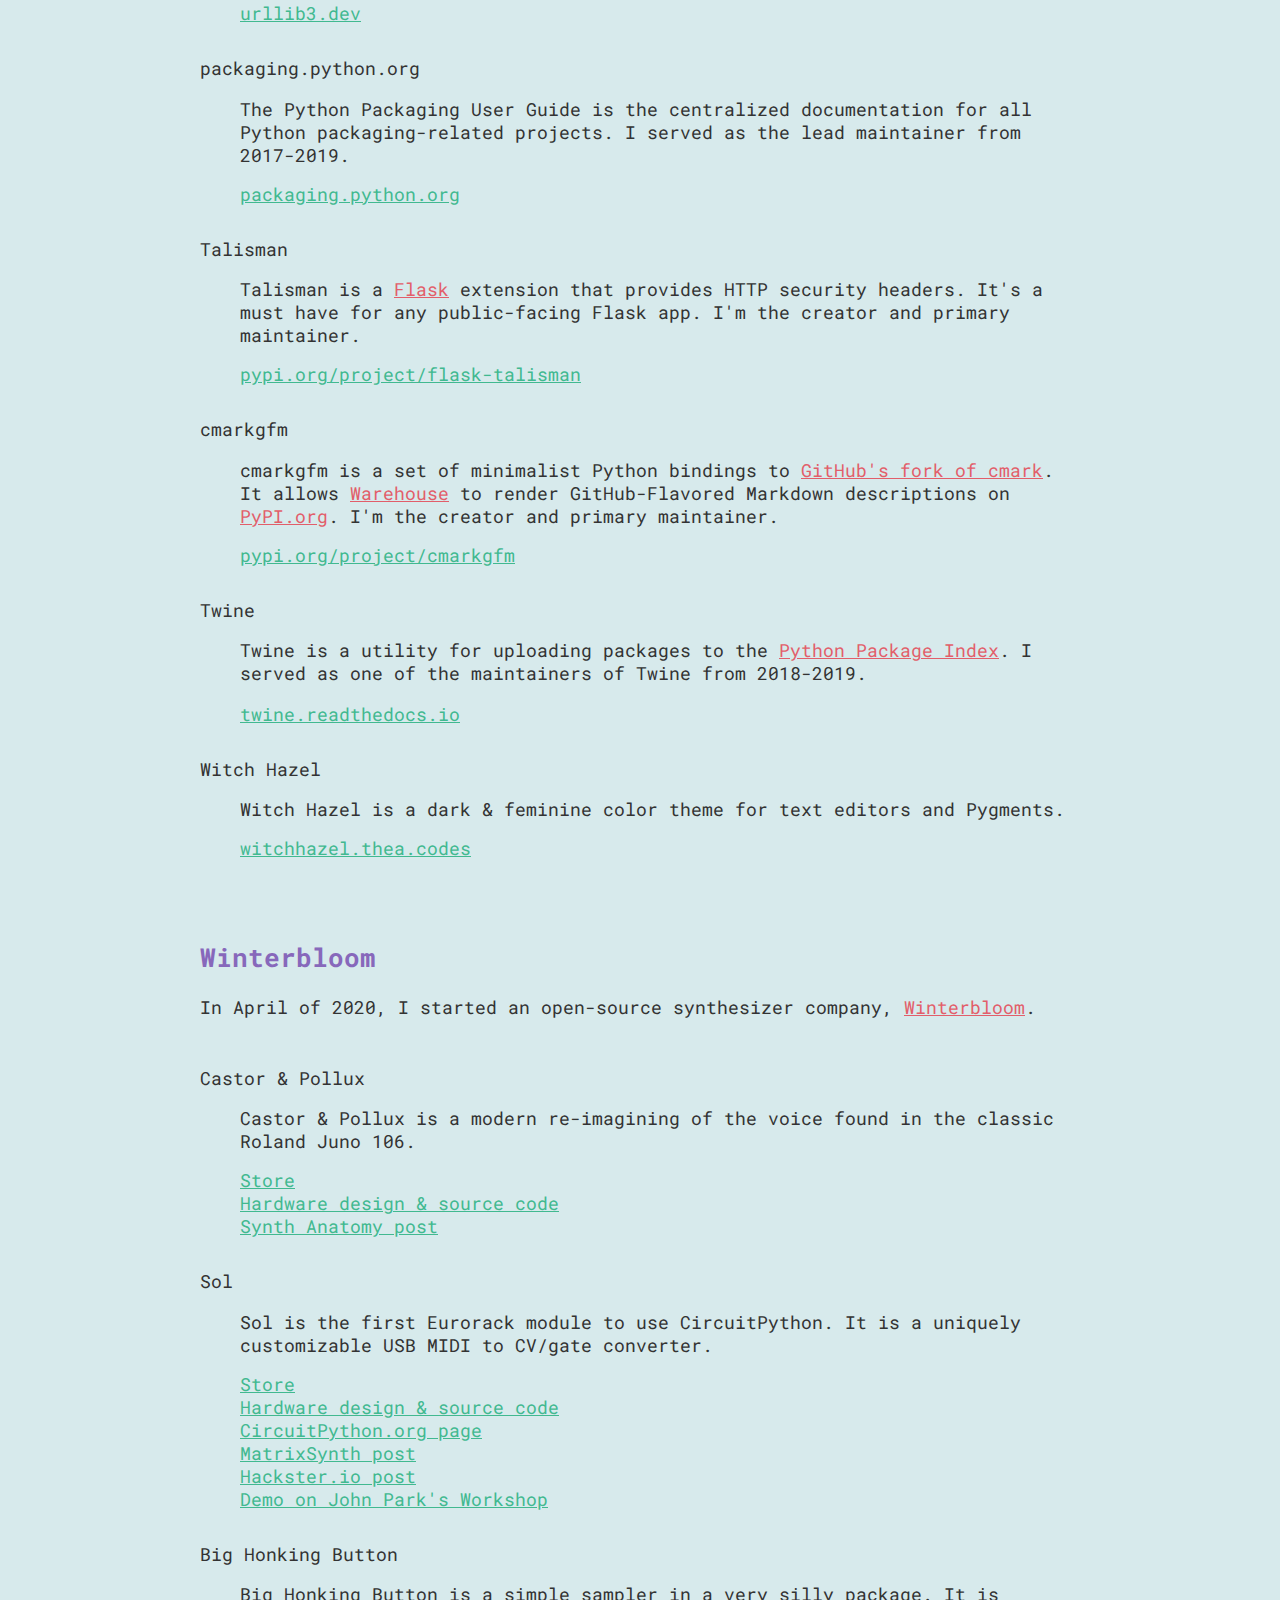
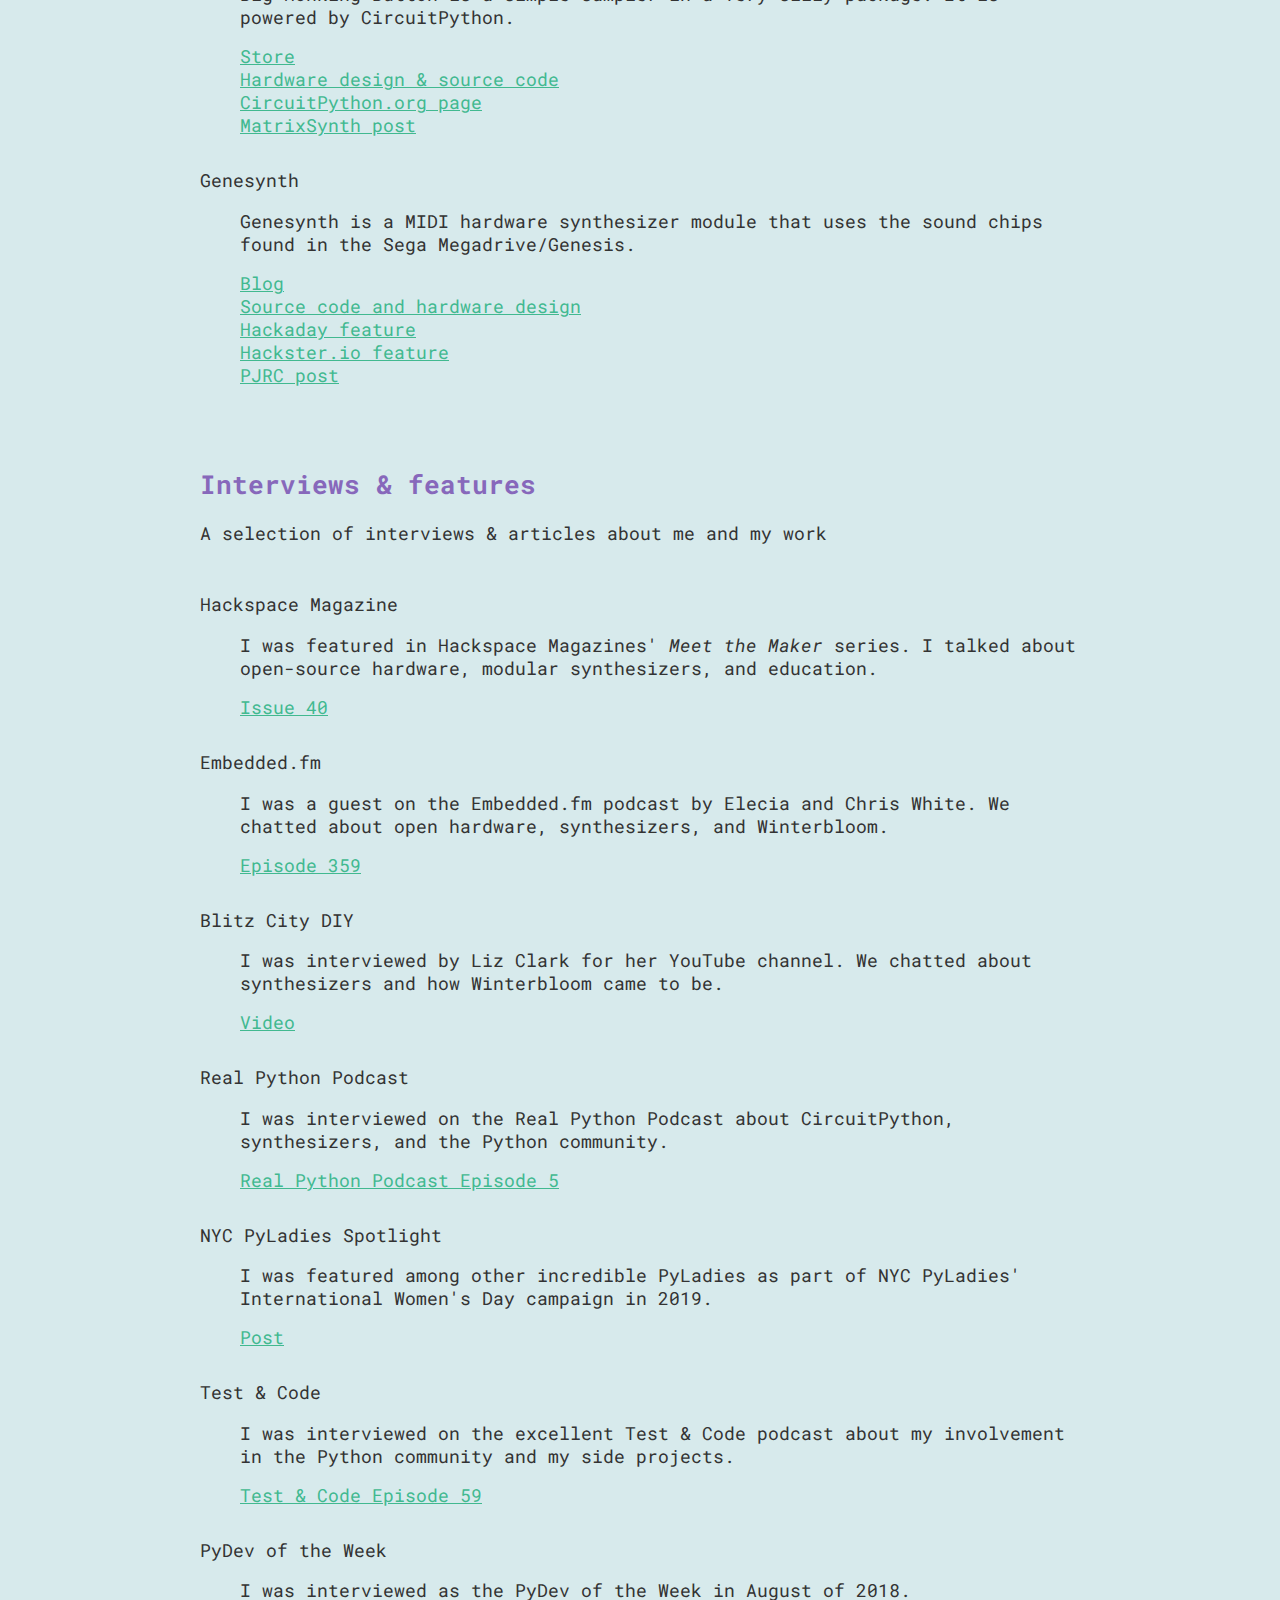
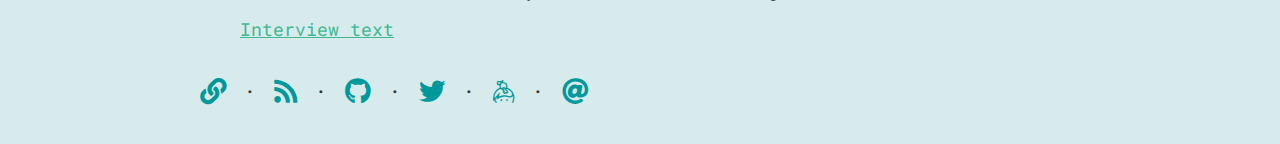
==== commit 78f82111: "fix typo" ====
--- a/stuff.html
+++ b/stuff.html
@@ -94,7 +94,7 @@
                 </p>
                 <p>
                   I am most known for my work in the Python community.
-                  I have been the maintainer of critical community-own <a href="#oss">open source projects</a> like urllib3, Twine, and packaging.python.org.
+                  I have been the maintainer of critical community-owned <a href="#oss">open source projects</a> like urllib3, Twine, and packaging.python.org.
                   I’ve <a href="#community">organized</a> incredibly diverse and engaging conferences like PyCascades and <a href="#talks">given talks</a> at dozens of meetups and Python conferences.
                   I’ve volunteered my experience as an organizer, speaker mentor, and diversity expert to several conferences.
                   I have been recognized as a Python Software Foundation Fellow for my work in the community.
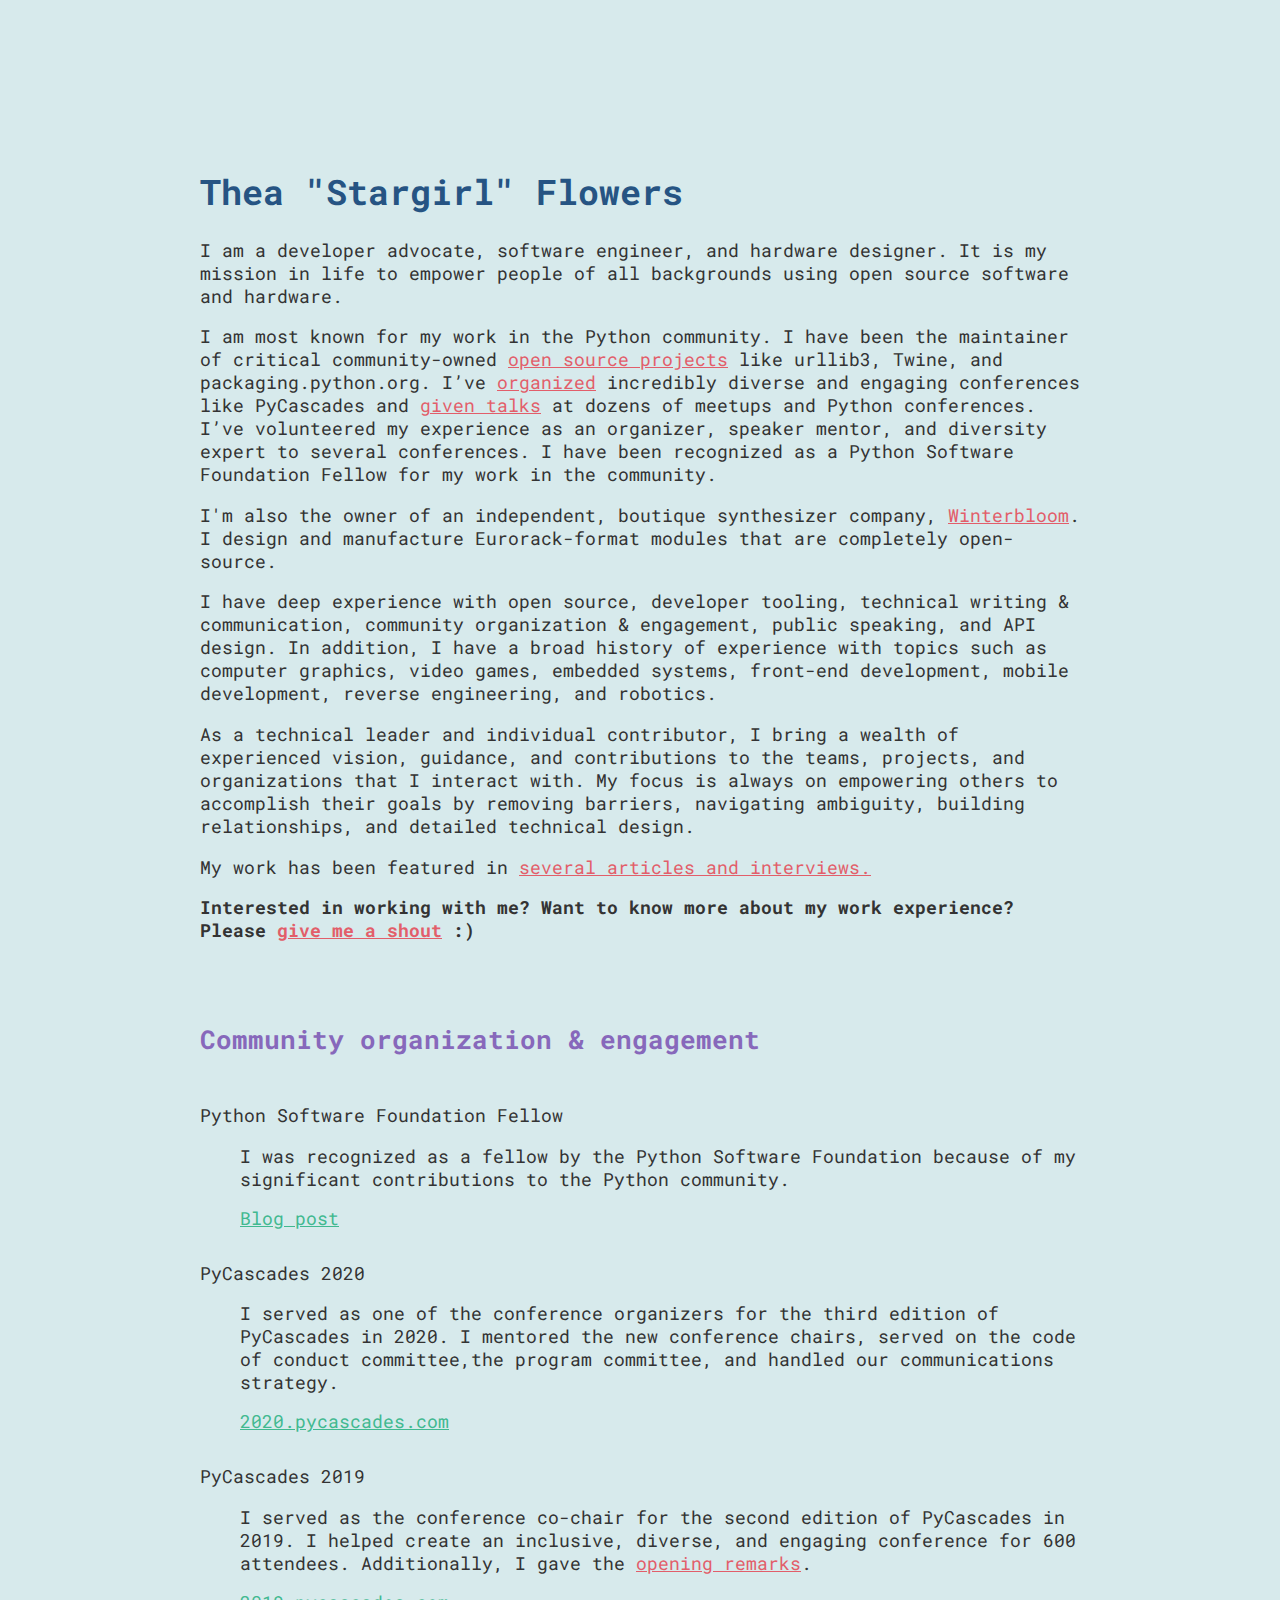
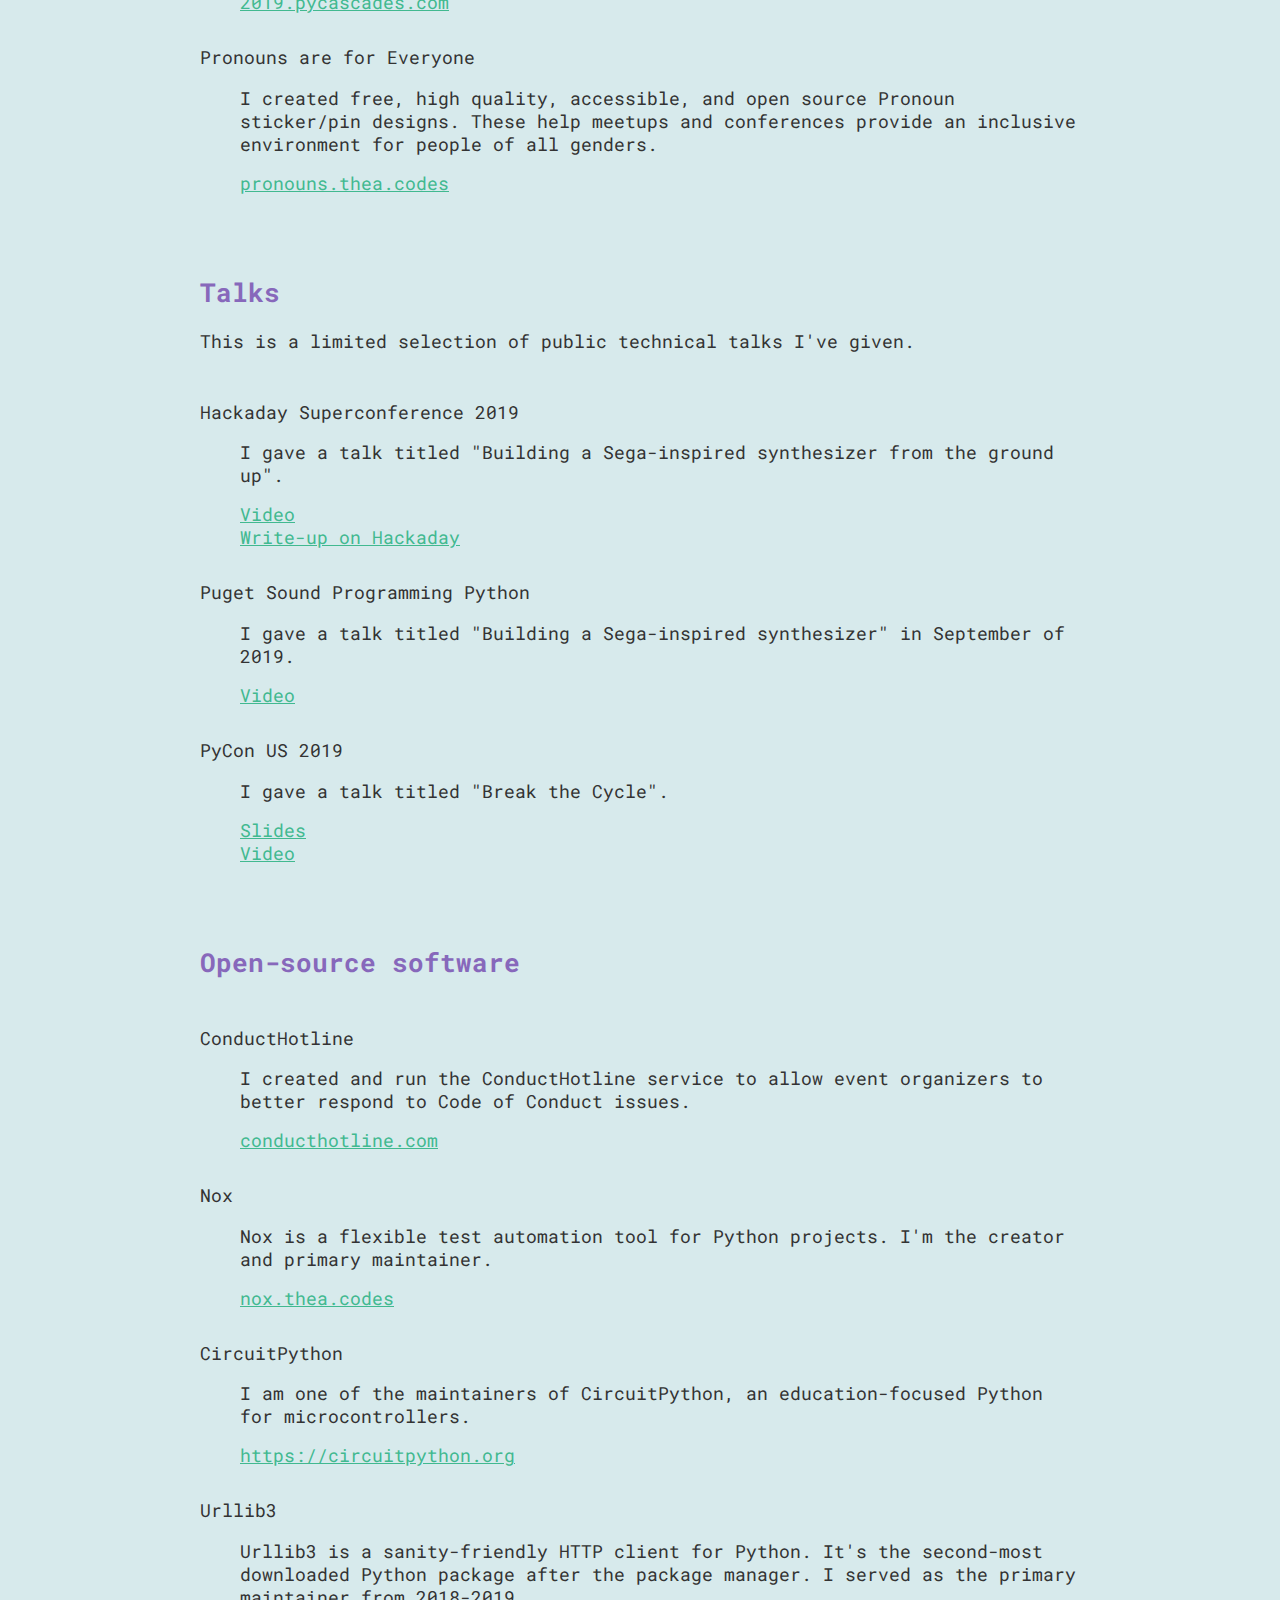
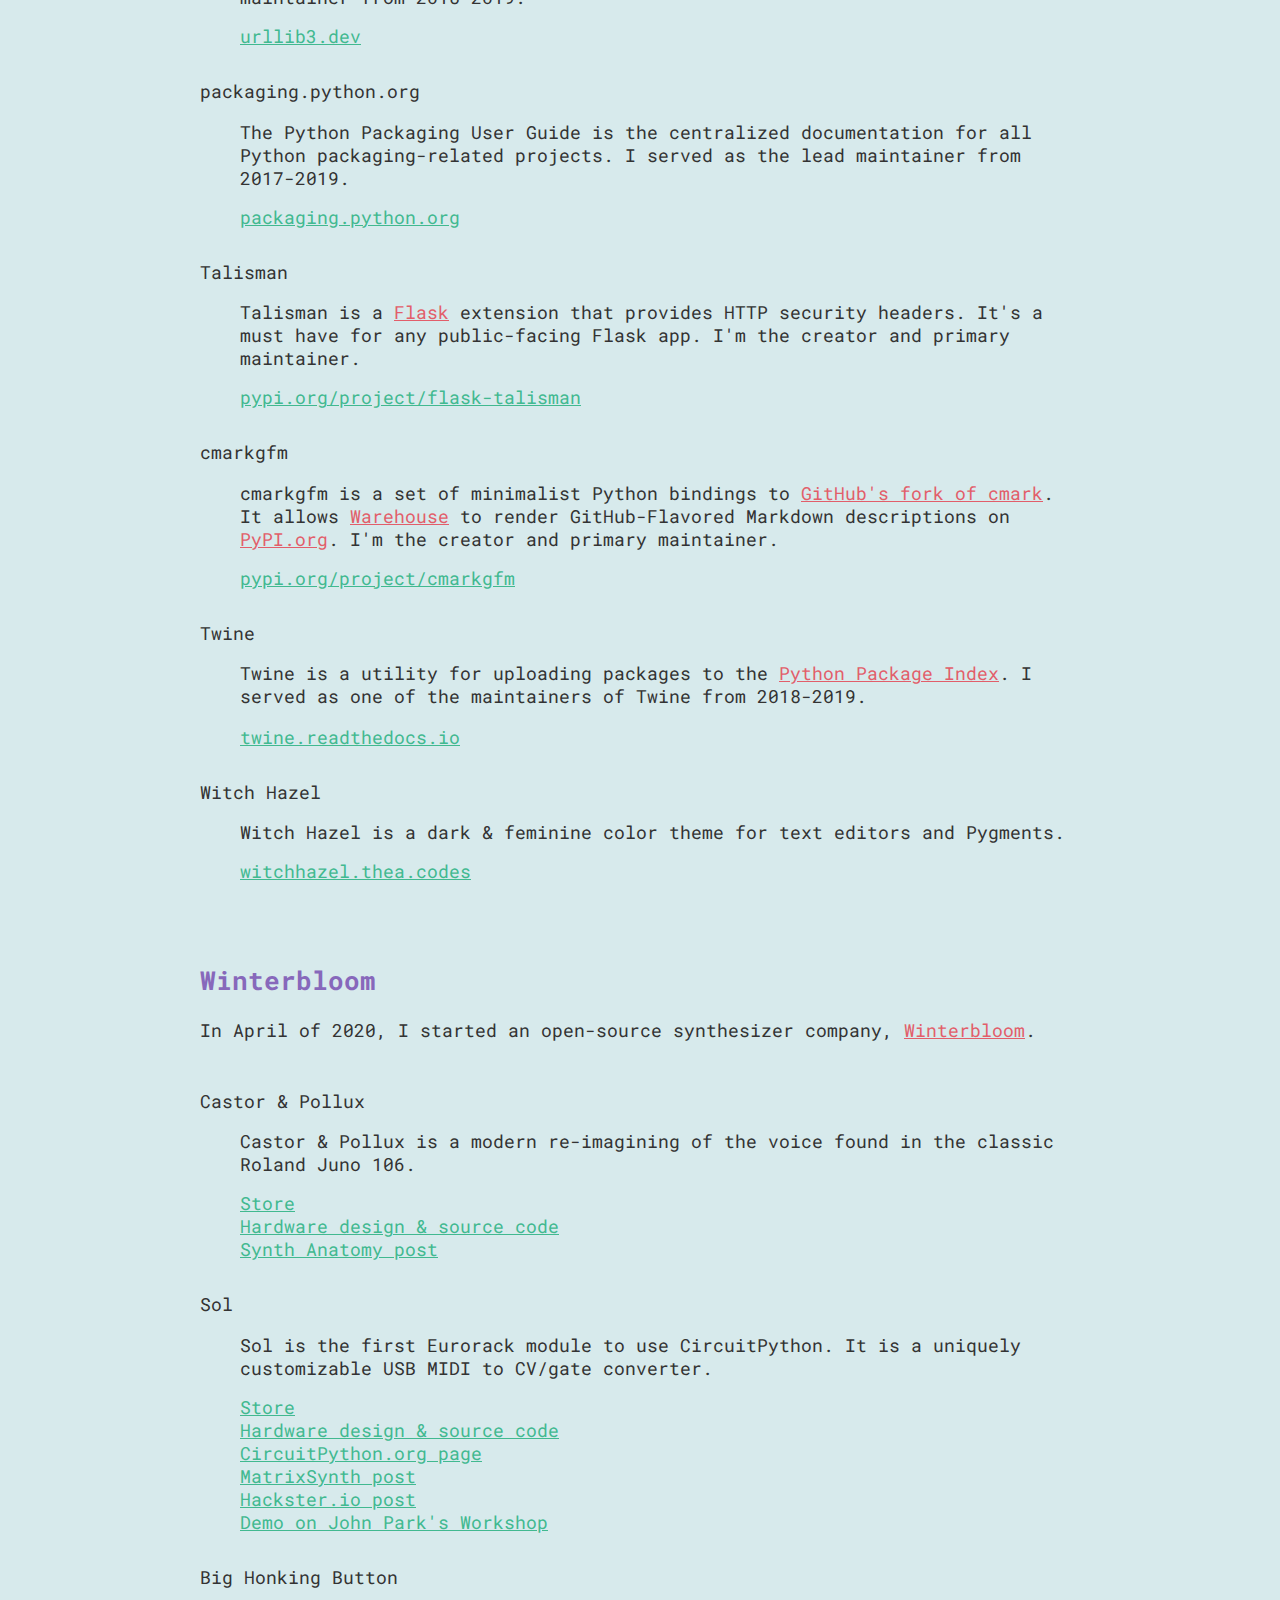
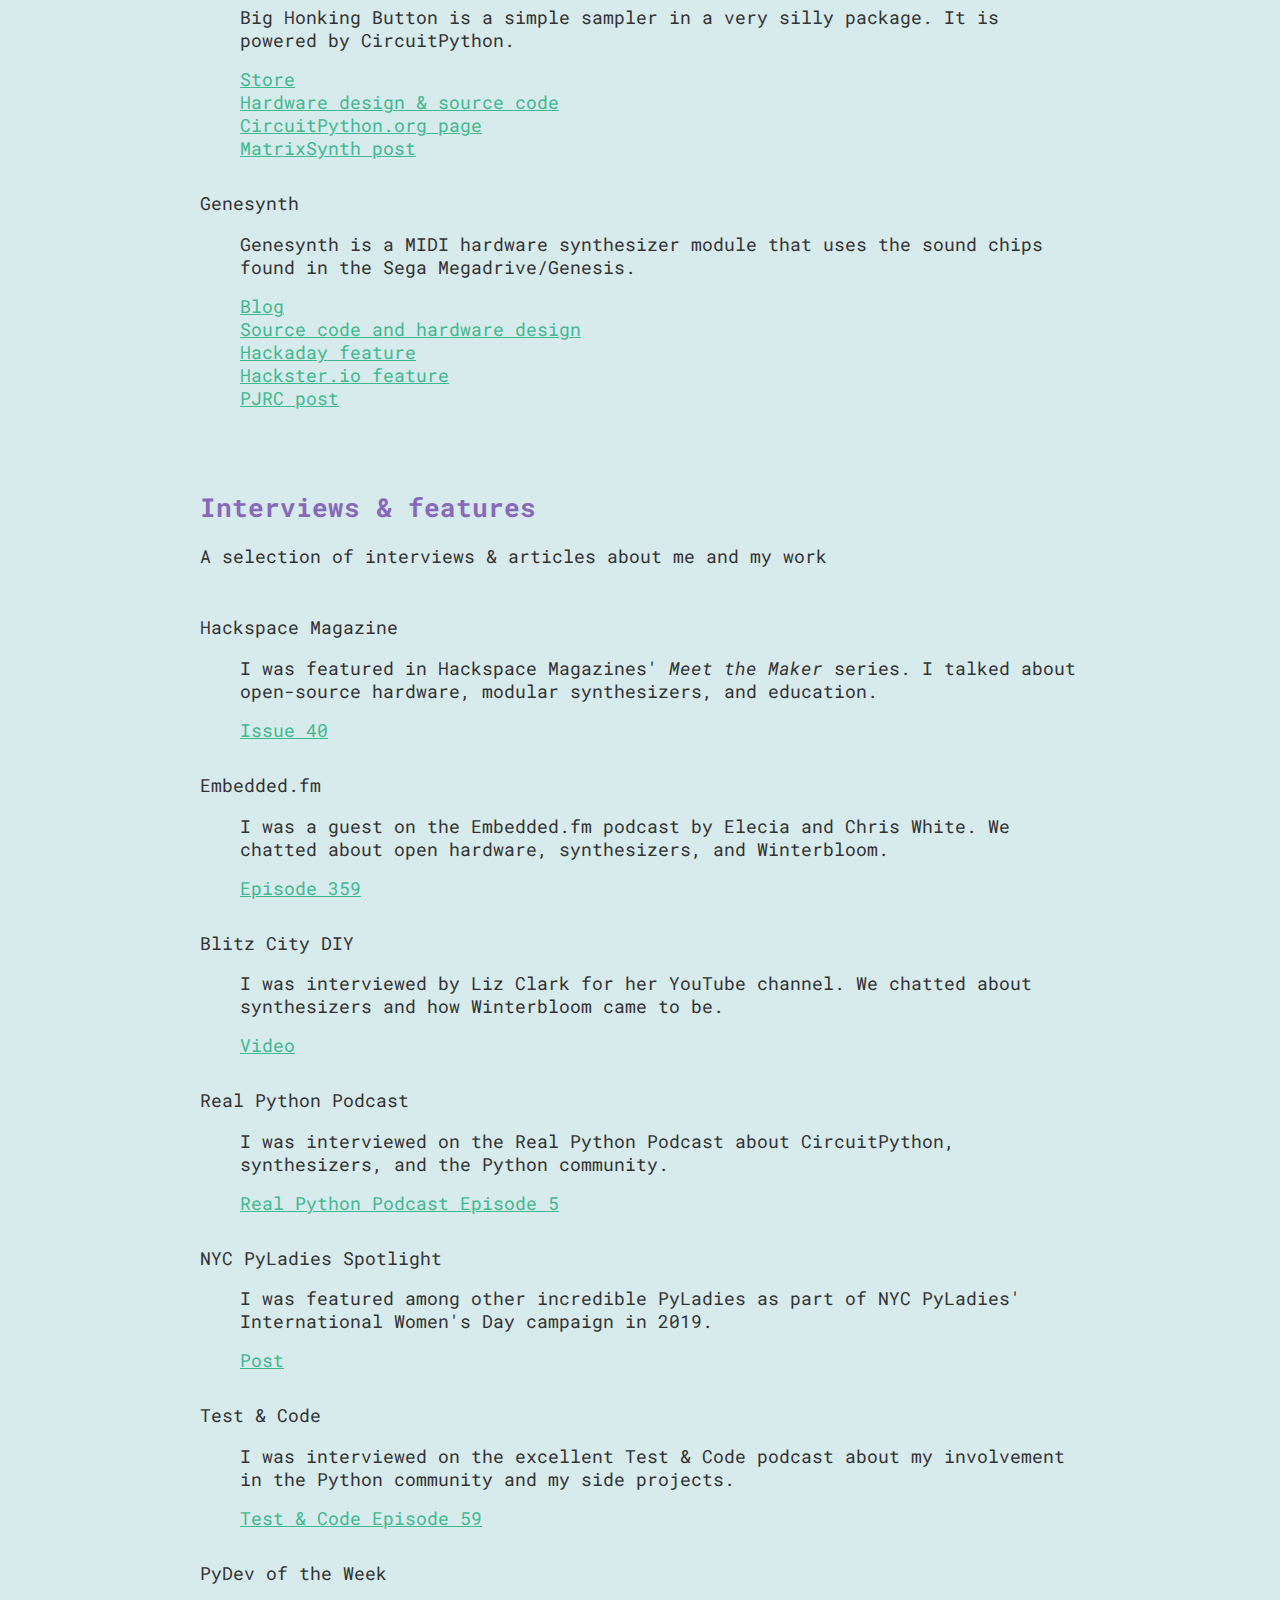
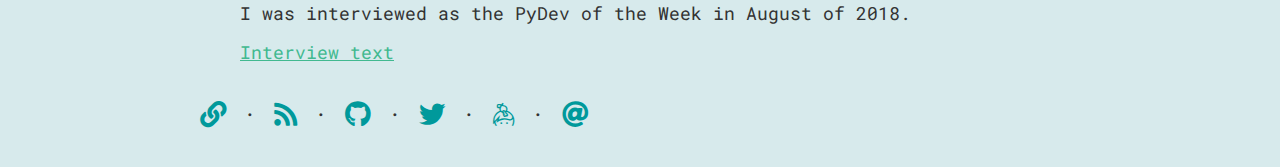
==== commit f96f6462: "Fix teeny typo" ====
--- a/stuff.html
+++ b/stuff.html
@@ -100,7 +100,7 @@
                   I have been recognized as a Python Software Foundation Fellow for my work in the community.
                 </p>
                 <p>
-                  I'm also the owner independent, boutique synthesizer company, <a href="#winterbloom">Winterbloom</a>. I design and manufacture Eurorack-format modules that are completely open-source.
+                  I'm also the owner of an independent, boutique synthesizer company, <a href="#winterbloom">Winterbloom</a>. I design and manufacture Eurorack-format modules that are completely open-source.
                 </p>
                 <p>
                   I have deep experience with open source, developer tooling, technical writing & communication, community organization & engagement, public speaking, and API design.
@@ -110,7 +110,7 @@
                   As a technical leader and individual contributor, I bring a wealth of experienced vision, guidance, and contributions to the teams, projects, and organizations that I interact with.
                   My focus is always on empowering others to accomplish their goals by removing barriers, navigating ambiguity, building relationships, and detailed technical design.
                 </p>
-                <p>My work has been featured in <a href="interviews">several articles and interviews.</a></p>
+                <p>My work has been featured in <a href="#interviews">several articles and interviews.</a></p>
                 <p><strong>Interested in working with me? Want to know more about my work experience? Please <a href="mailto:me@thea.codes">give me a shout</a> :)</strong></p>
 
                 <h2 id="community">Community organization & engagement</h2>
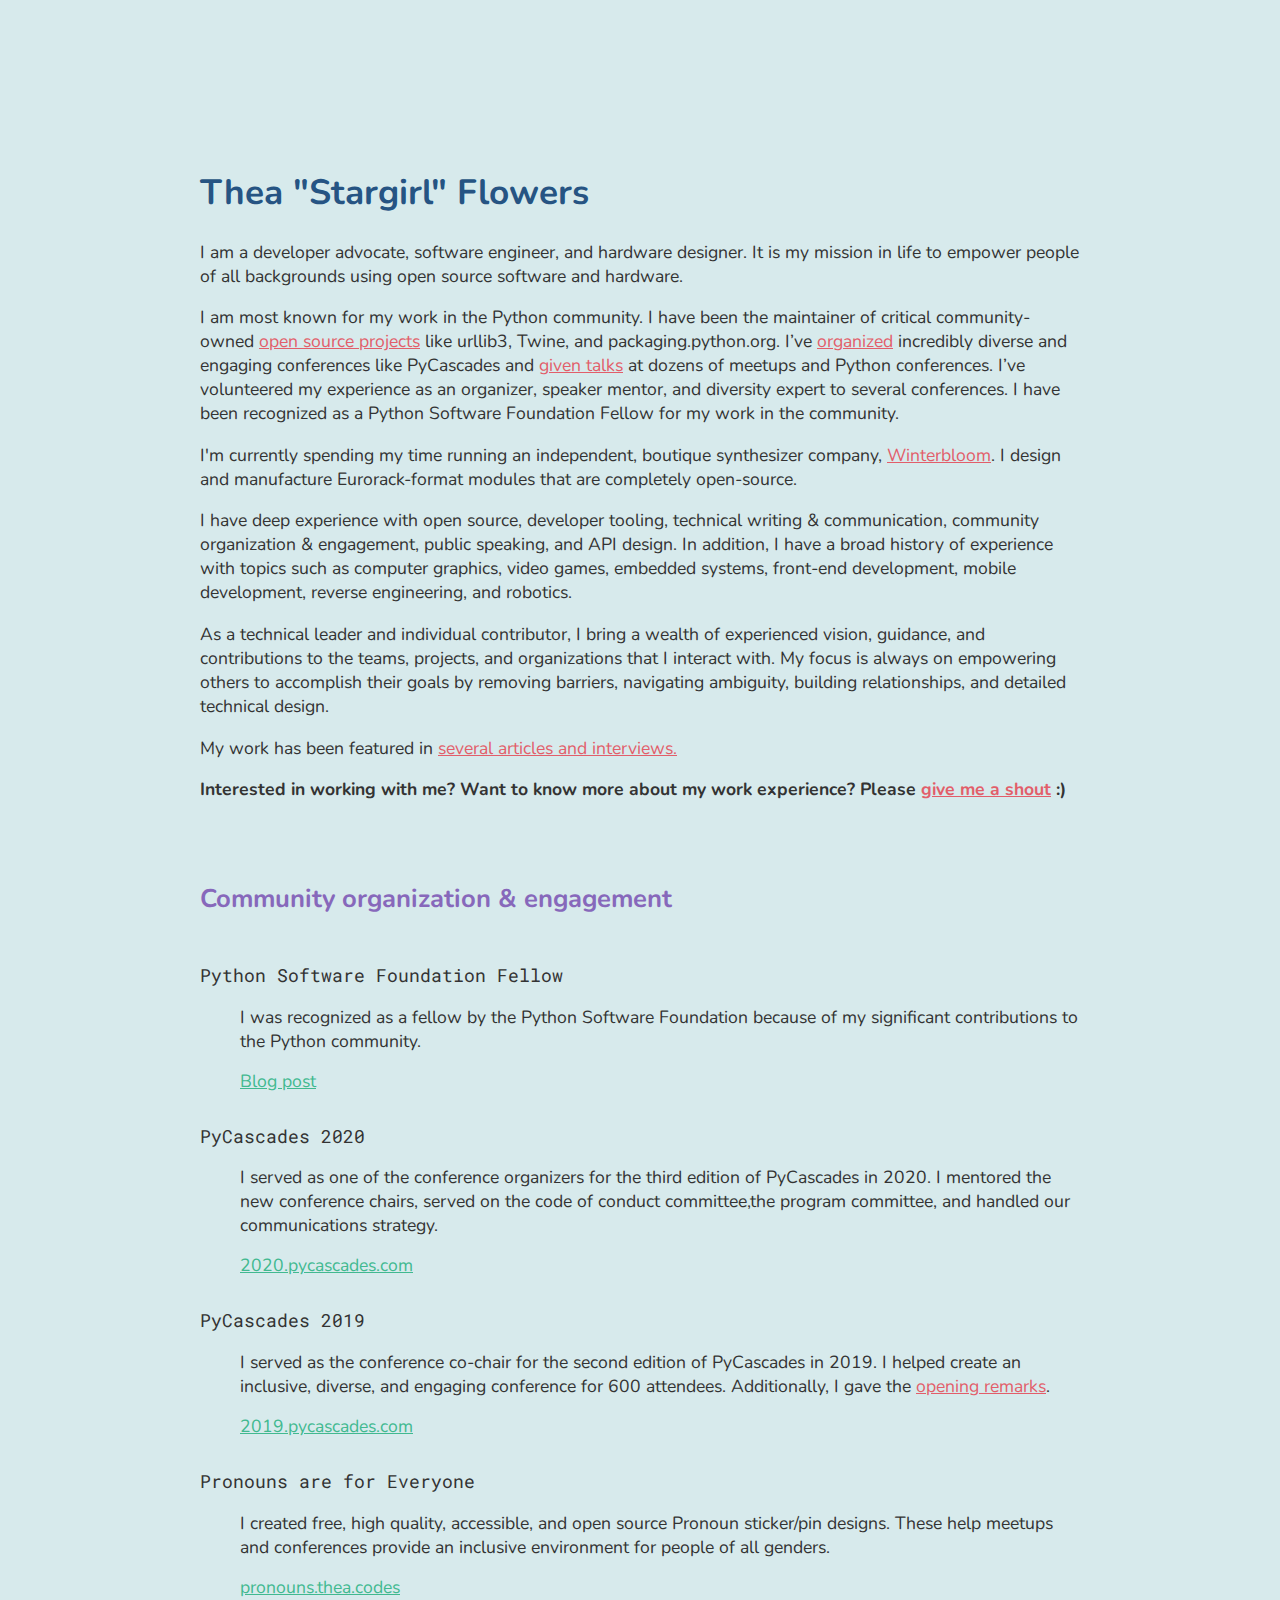
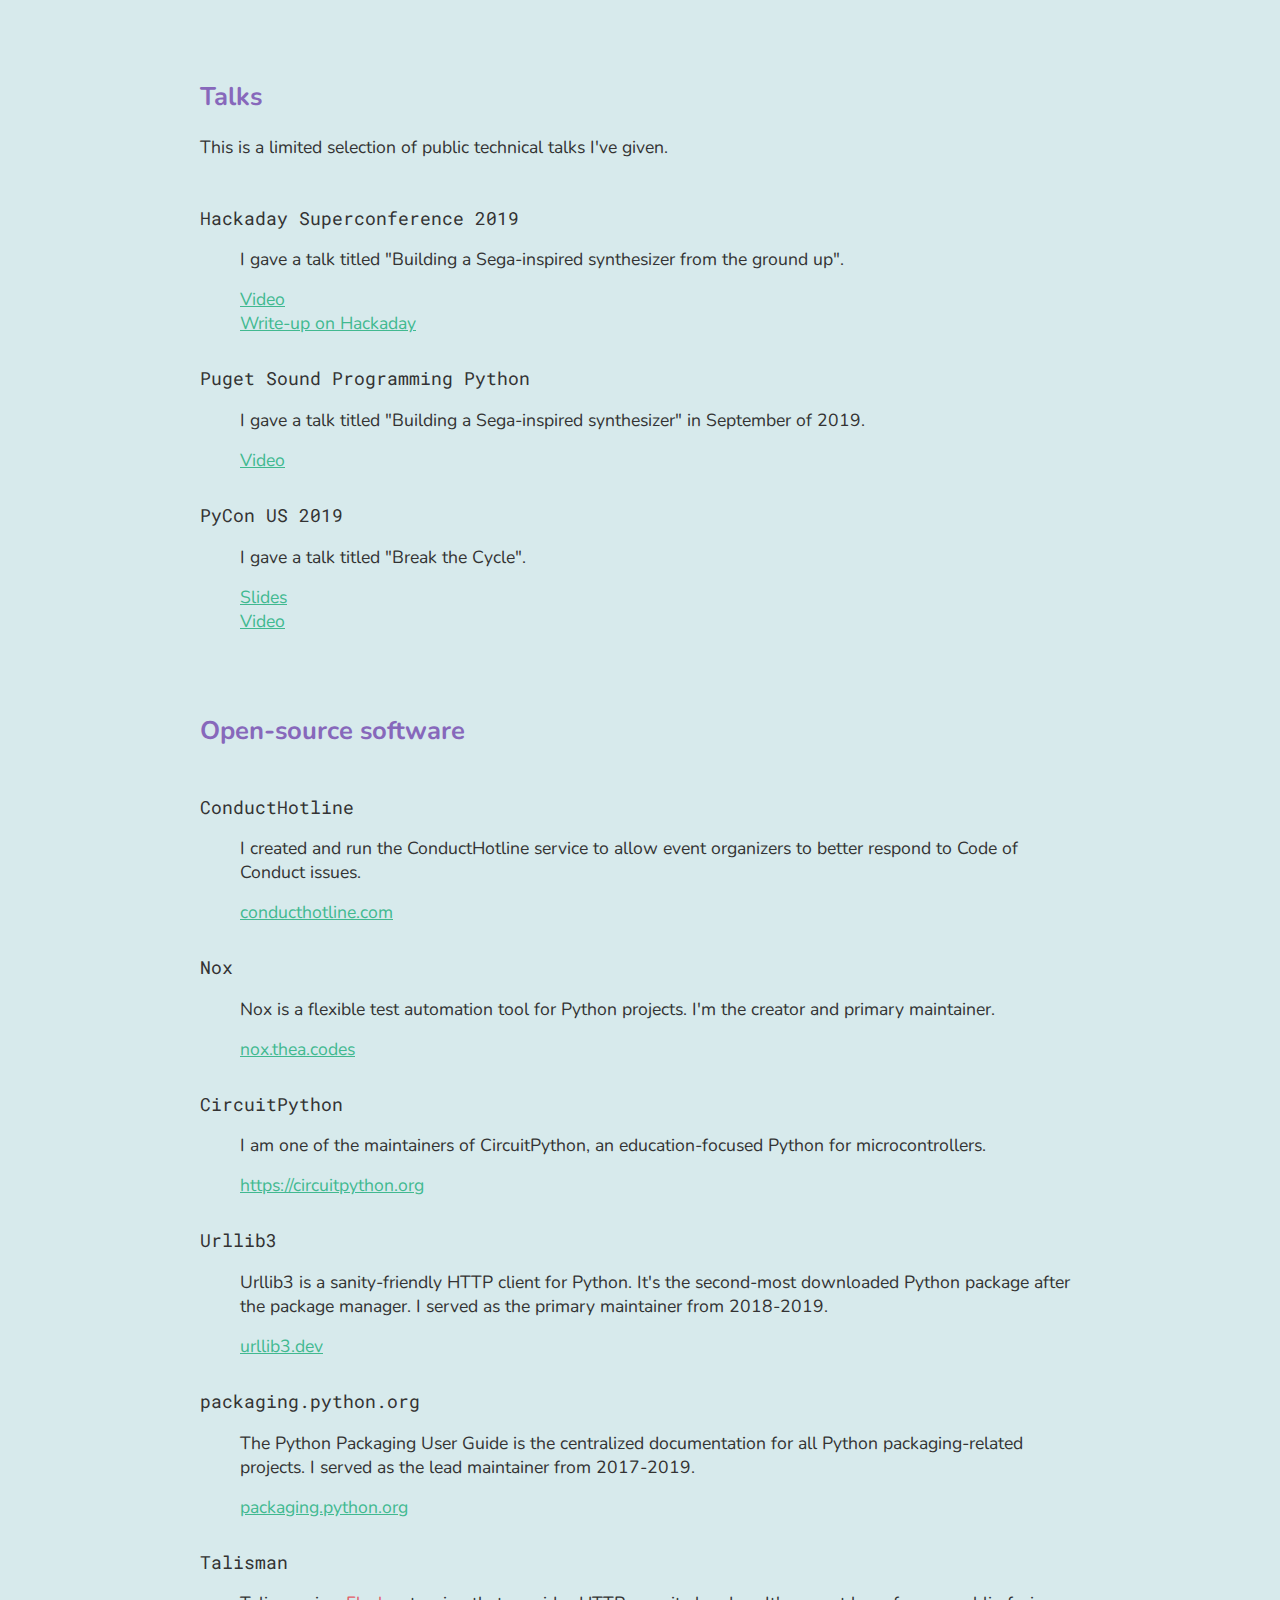
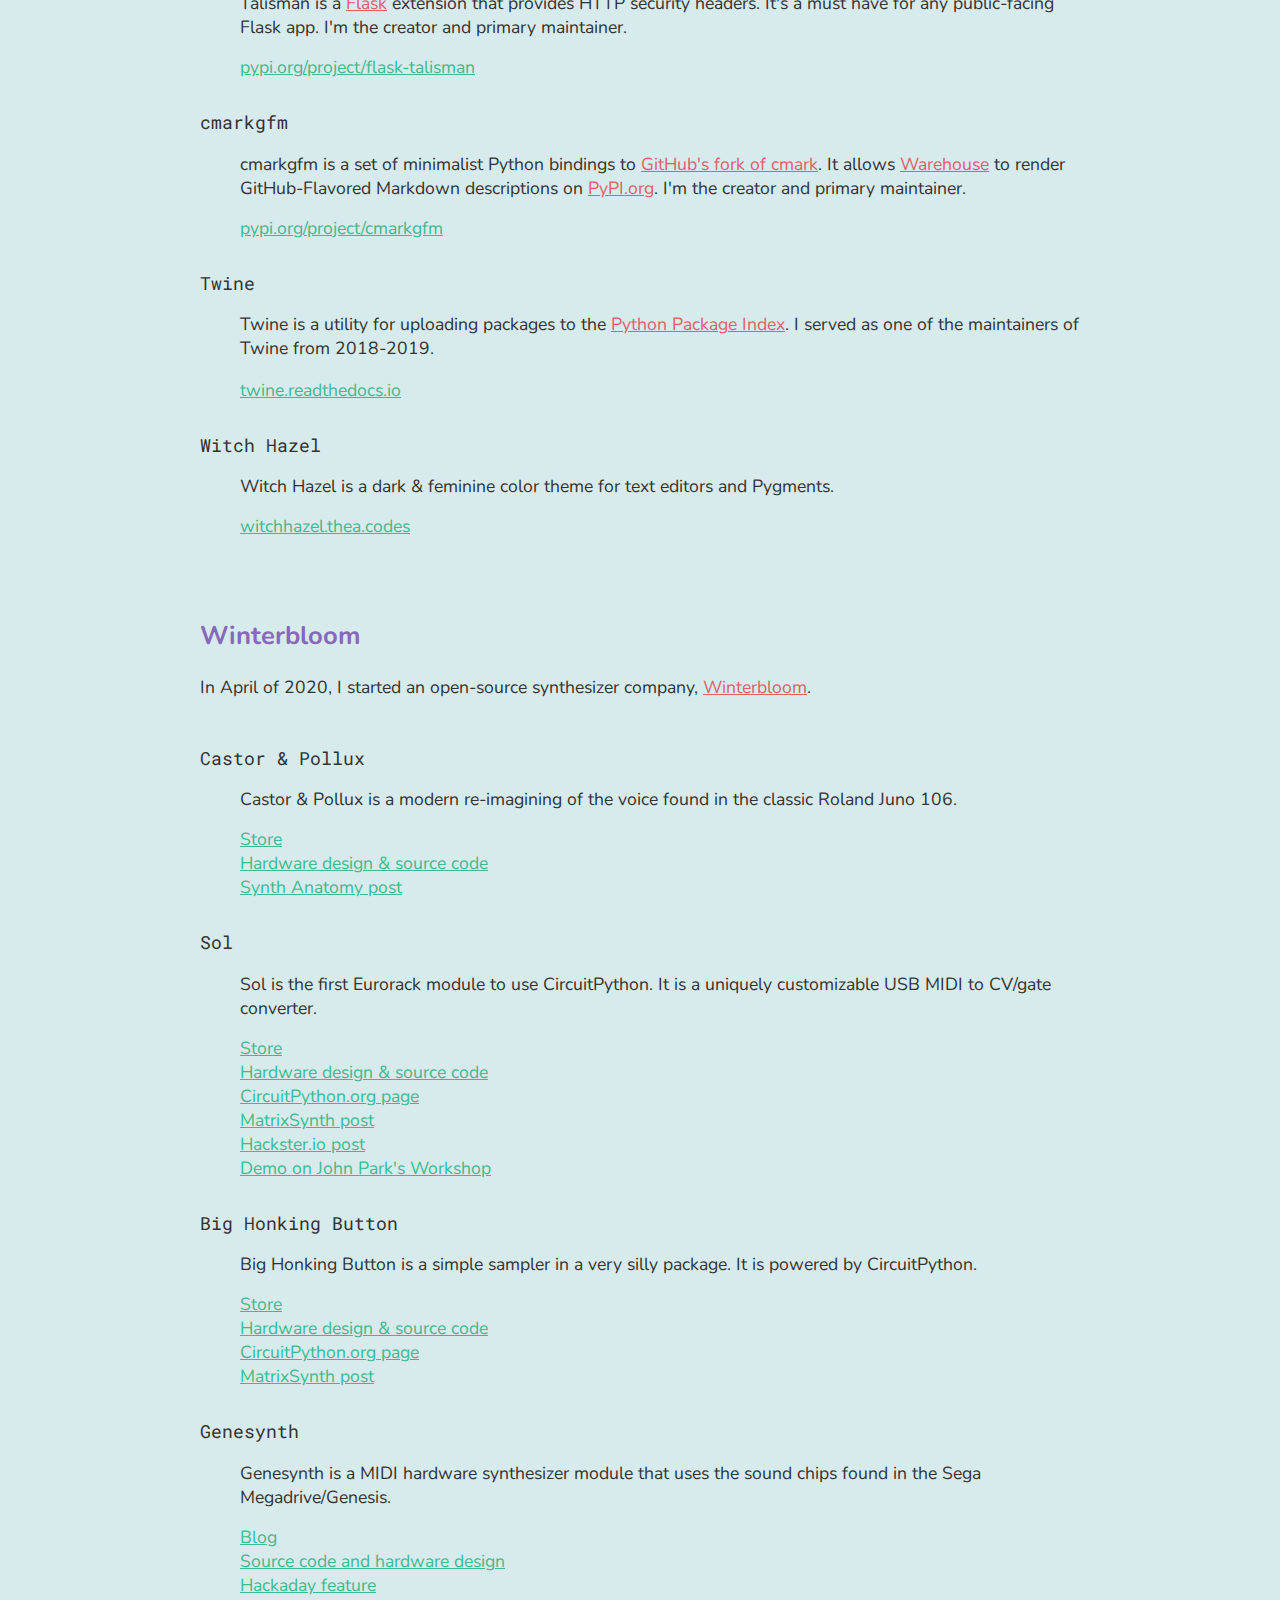
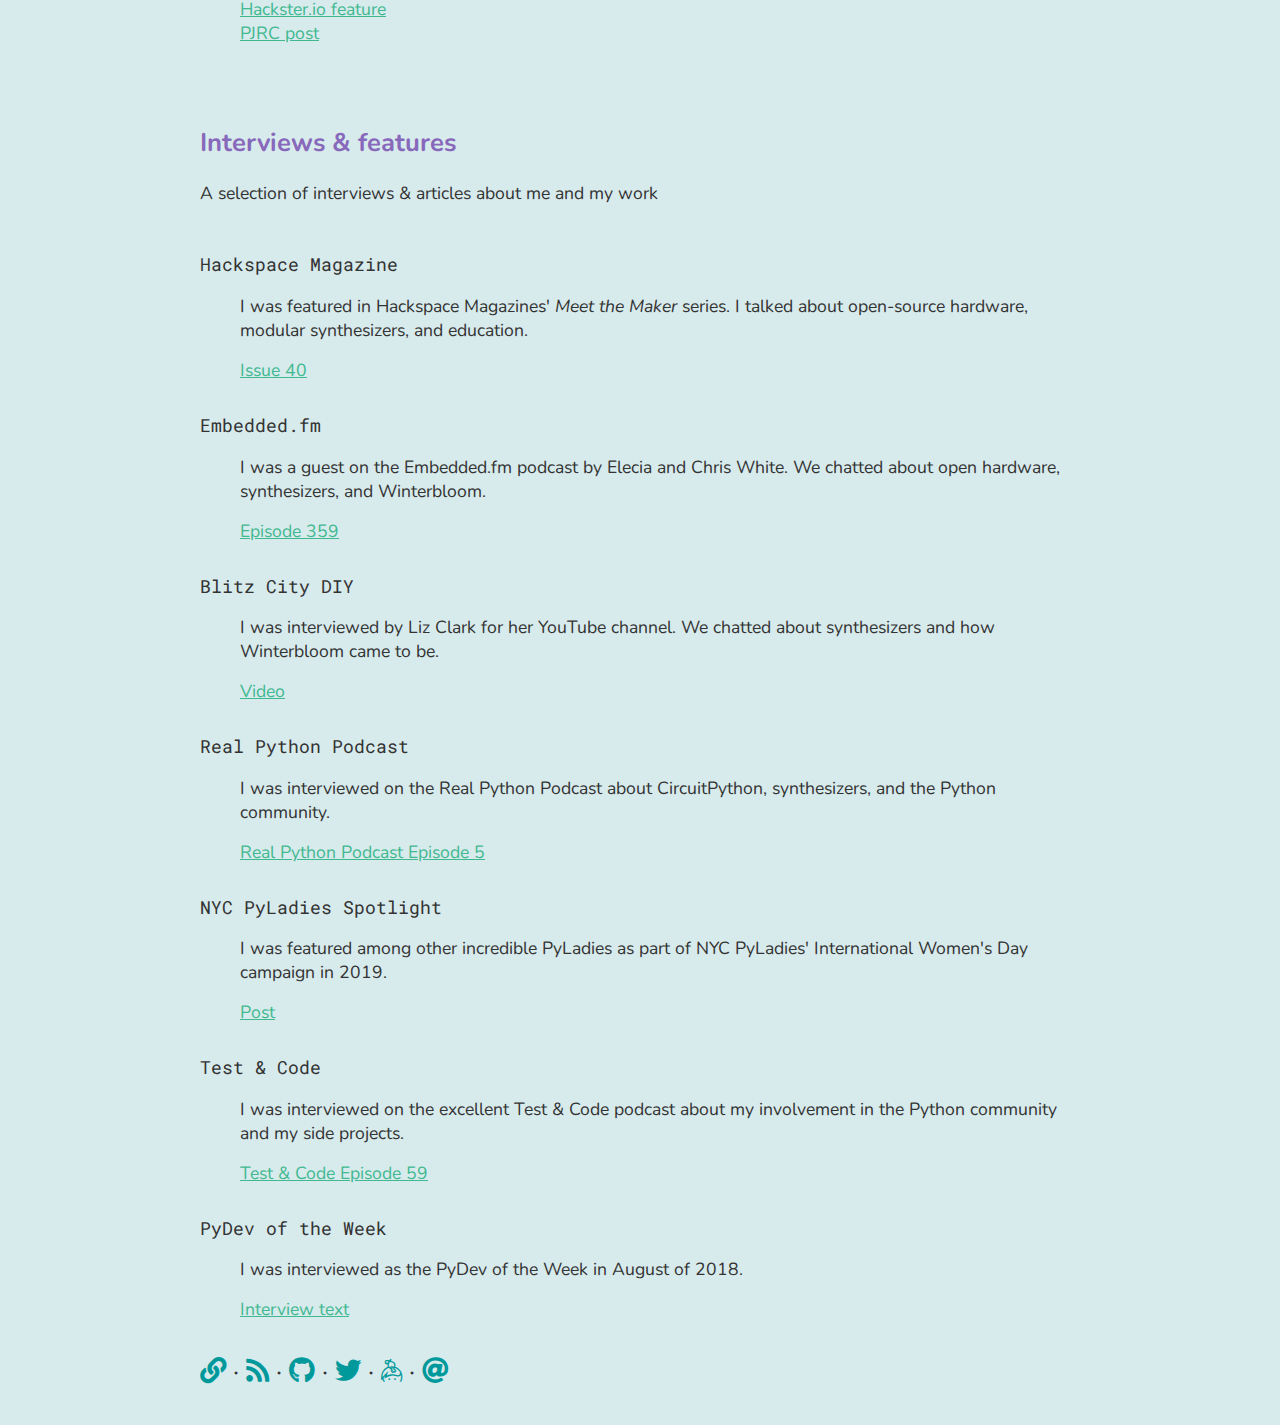
==== commit 412a361a: "Change fonts, change some wording" ====
--- a/stuff.html
+++ b/stuff.html
@@ -100,7 +100,7 @@
                   I have been recognized as a Python Software Foundation Fellow for my work in the community.
                 </p>
                 <p>
-                  I'm also the owner of an independent, boutique synthesizer company, <a href="#winterbloom">Winterbloom</a>. I design and manufacture Eurorack-format modules that are completely open-source.
+                  I'm currently spending my time running an independent, boutique synthesizer company, <a href="#winterbloom">Winterbloom</a>. I design and manufacture Eurorack-format modules that are completely open-source.
                 </p>
                 <p>
                   I have deep experience with open source, developer tooling, technical writing & communication, community organization & engagement, public speaking, and API design.
--- a/static/style.css
+++ b/static/style.css
@@ -1,6 +1,8 @@
 /*
  * Globals
  */
+
+@import url('https://fonts.googleapis.com/css2?family=Nunito&display=swap');
 
 /* Links */
 a,
@@ -26,7 +28,7 @@
 body {
   height: 100%;
   background: #d7eaec;
-  font-family: 'Roboto Mono', monospace;
+  font-family: 'Nunito', sans-serif;
 }
 body {
   color: #333;
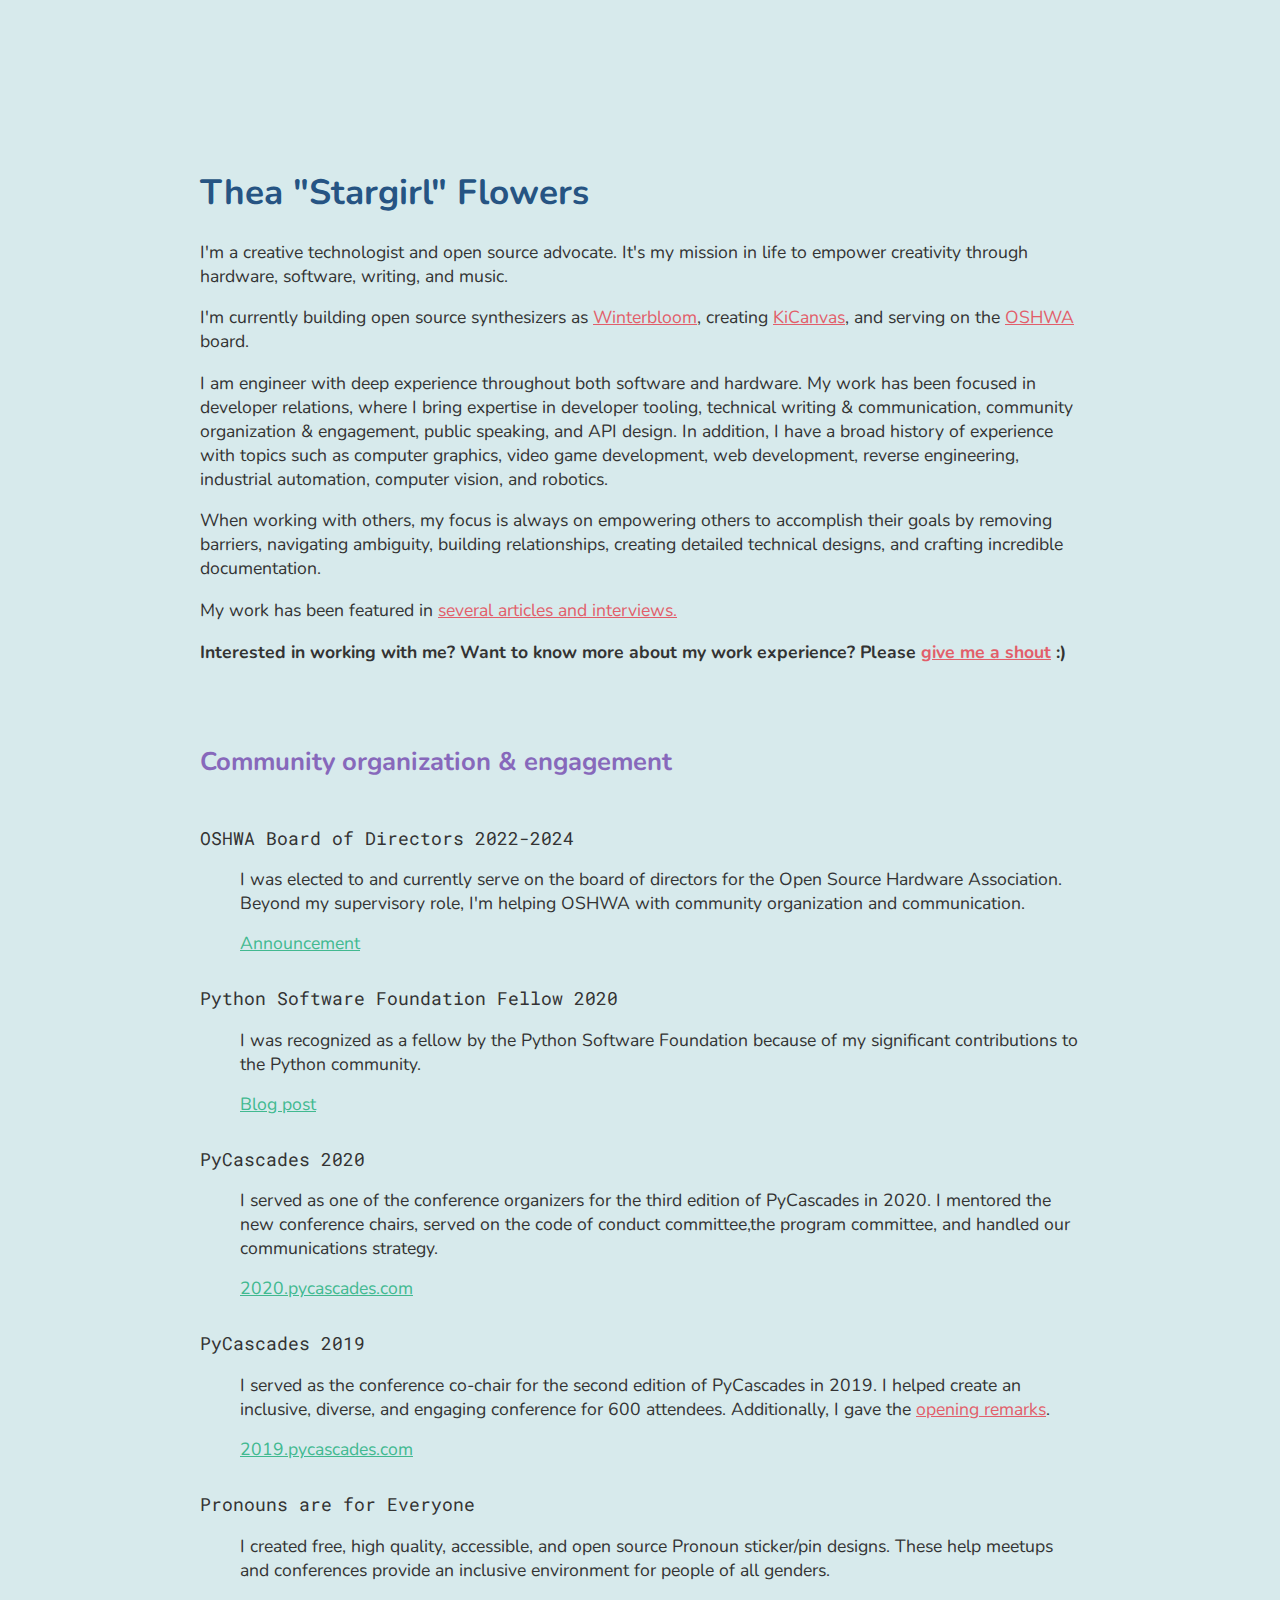
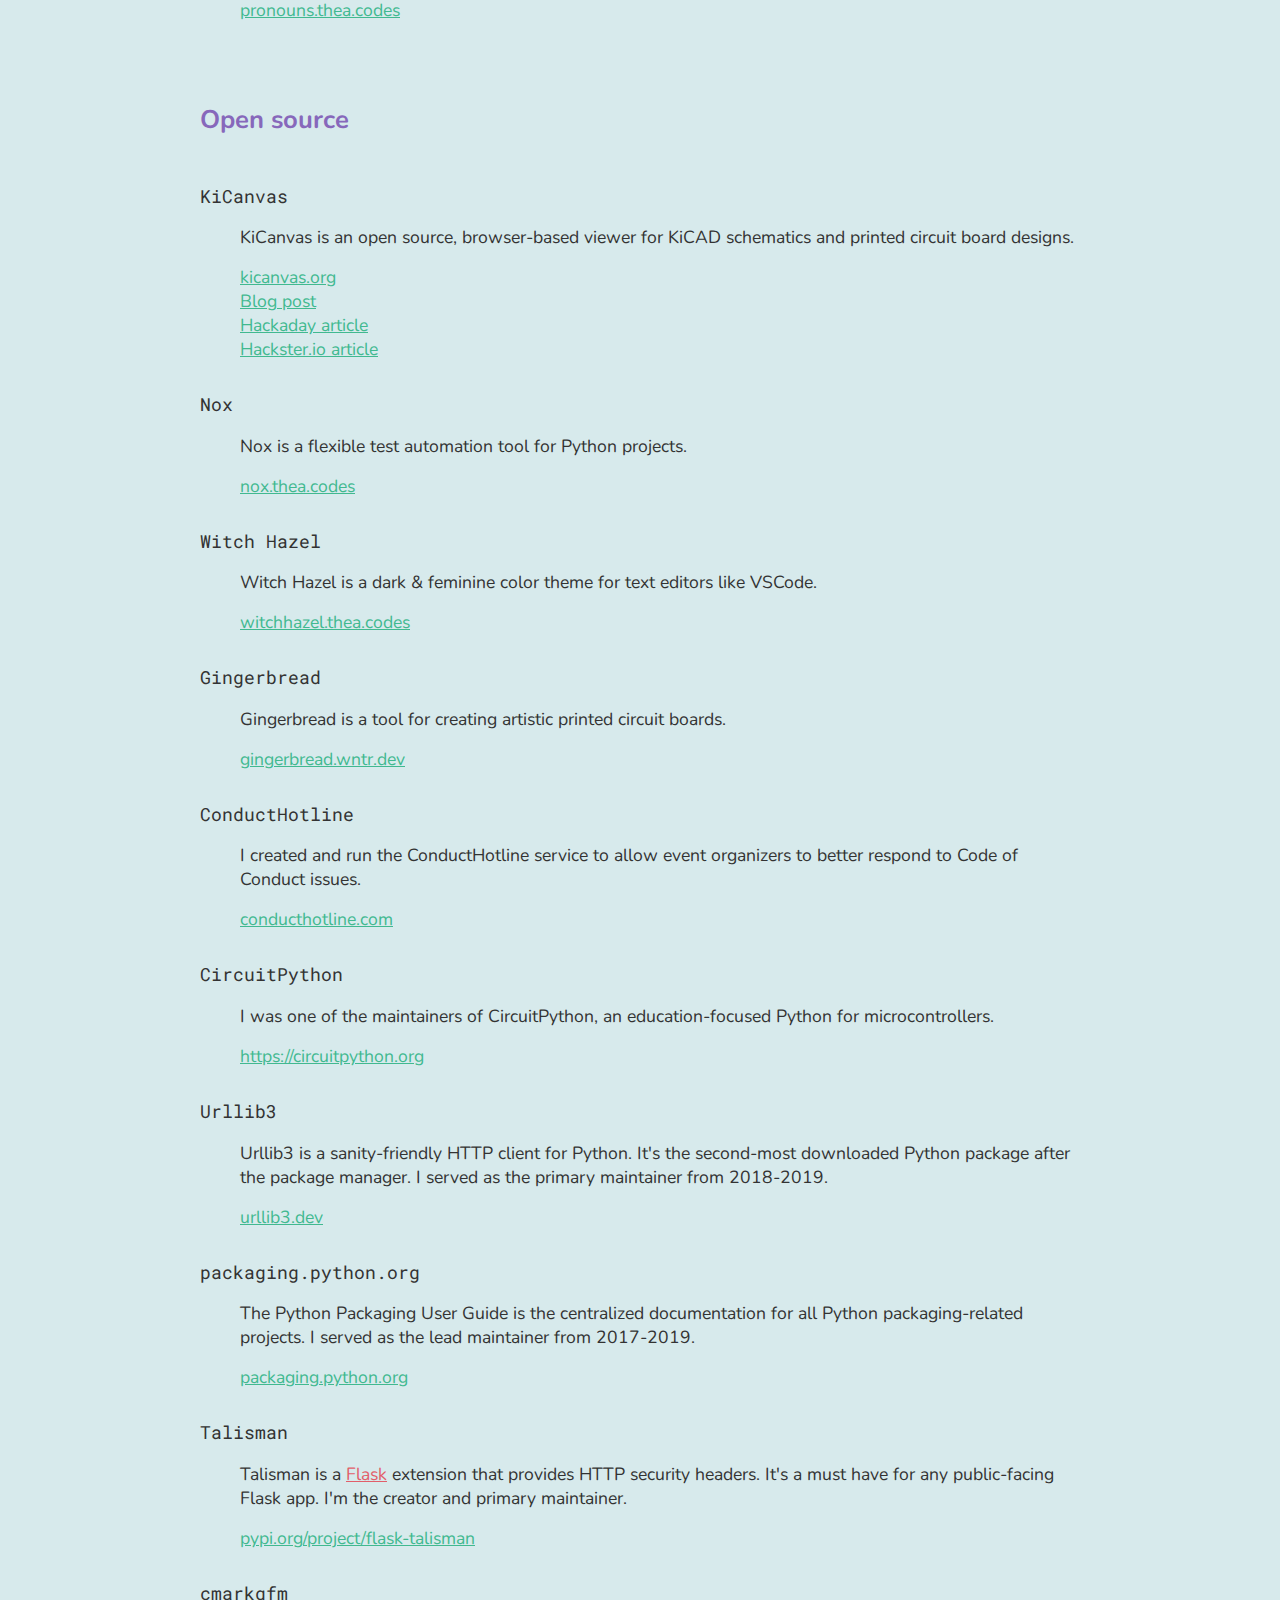
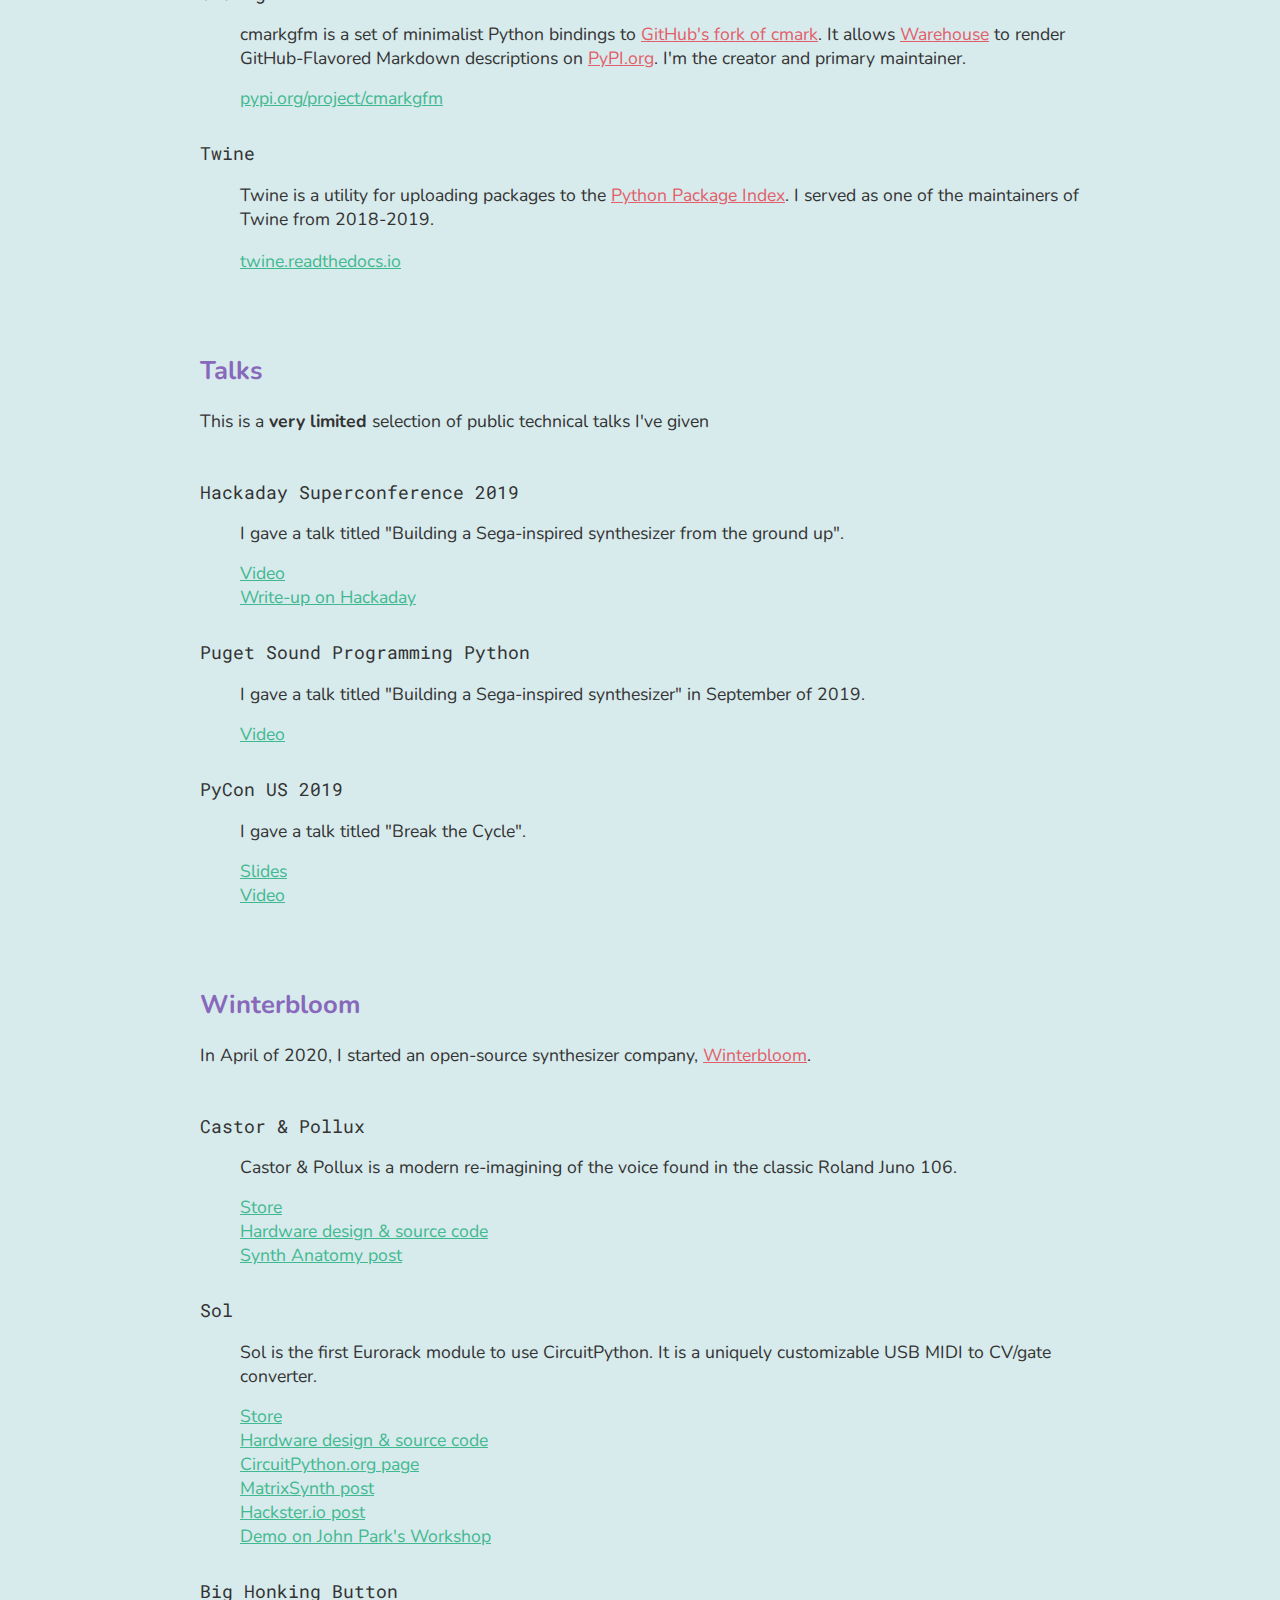
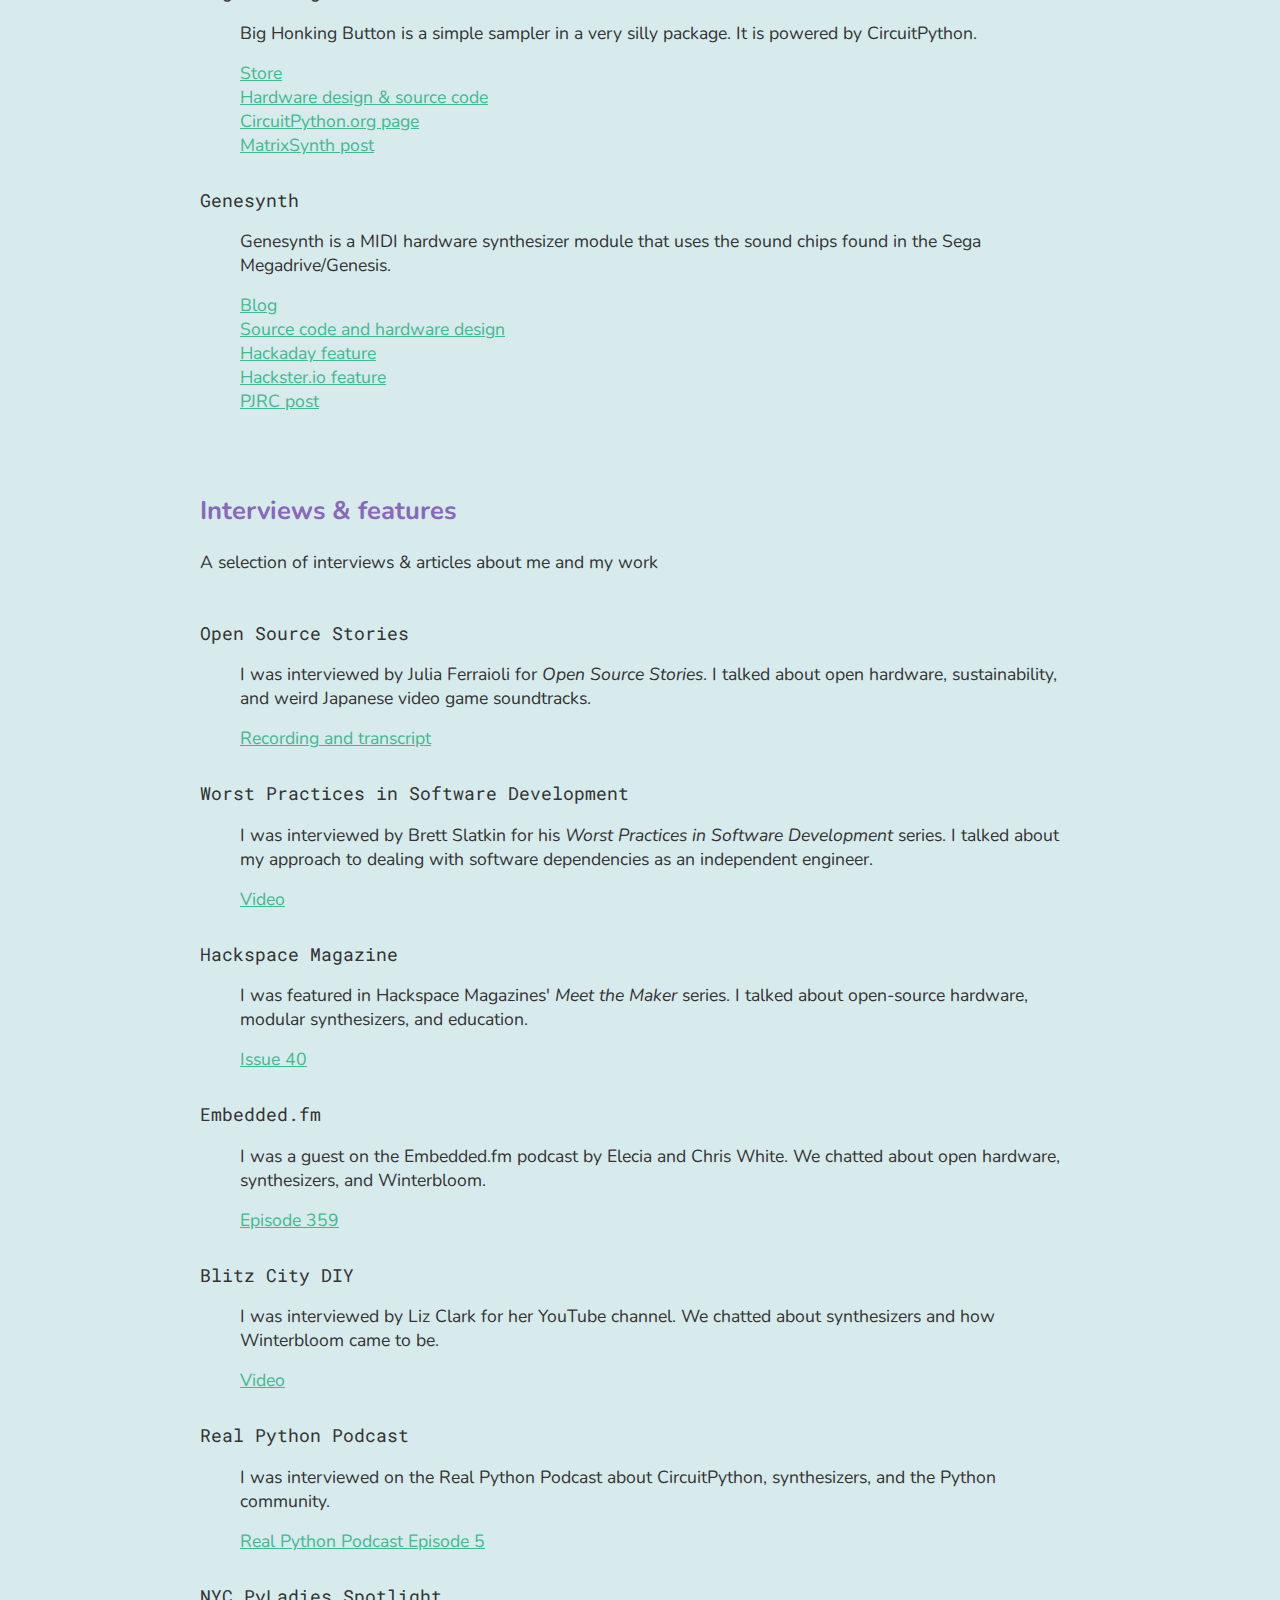
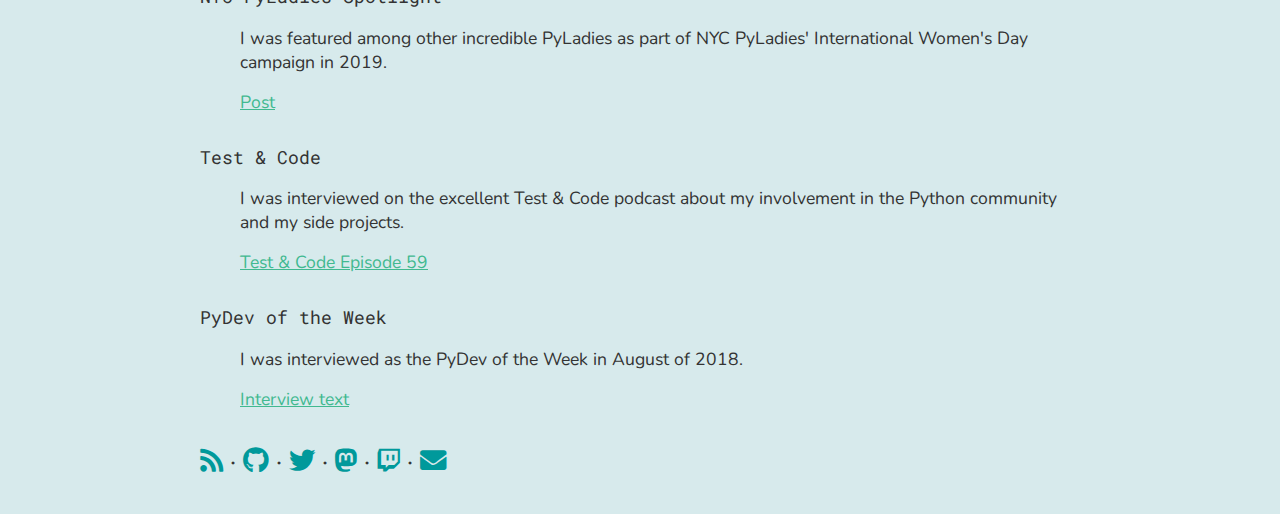
==== commit a00e3446: "Update resume & portfolio" ====
--- a/stuff.html
+++ b/stuff.html
@@ -70,7 +70,7 @@
     <meta name="author" content="">
     <link rel="shortcut icon" href="https://thea.codes/favicon.ico">
 
-    <title>Thea "Stargirl" Flowers | Open source advocate</title>
+    <title>Thea "Stargirl" Flowers | Resume & portfolio</title>
 
     <!-- Bootstrap core CSS -->
     <link href="./static/bootstrap.min.css" rel="stylesheet">
@@ -90,25 +90,17 @@
                 <h1 class="cover-heading">Thea "Stargirl" Flowers</h1>
 
                 <p>
-                  I am a developer advocate, software engineer, and hardware designer. It is my mission in life to empower people of all backgrounds using open source software and hardware.
+                  I'm a creative technologist and open source advocate. It's my mission in life to empower creativity through hardware, software, writing, and music.
                 </p>
                 <p>
-                  I am most known for my work in the Python community.
-                  I have been the maintainer of critical community-owned <a href="#oss">open source projects</a> like urllib3, Twine, and packaging.python.org.
-                  I’ve <a href="#community">organized</a> incredibly diverse and engaging conferences like PyCascades and <a href="#talks">given talks</a> at dozens of meetups and Python conferences.
-                  I’ve volunteered my experience as an organizer, speaker mentor, and diversity expert to several conferences.
-                  I have been recognized as a Python Software Foundation Fellow for my work in the community.
+                  I'm currently building open source synthesizers as <a href="https://winterbloom.com" target="_blank">Winterbloom</a>, creating <a href="https://kicanvas.org" target="_blank">KiCanvas</a>, and serving on the <a href="https://oshwa.org" target="_blank">OSHWA</a> board.
                 </p>
                 <p>
-                  I'm currently spending my time running an independent, boutique synthesizer company, <a href="#winterbloom">Winterbloom</a>. I design and manufacture Eurorack-format modules that are completely open-source.
+                  I am engineer with deep experience throughout both software and hardware. My work has been focused in developer relations, where I bring expertise in developer tooling, technical writing & communication, community organization & engagement, public speaking, and API design.
+                  In addition, I have a broad history of experience with topics such as computer graphics, video game development, web development, reverse engineering, industrial automation, computer vision, and robotics.
                 </p>
                 <p>
-                  I have deep experience with open source, developer tooling, technical writing & communication, community organization & engagement, public speaking, and API design.
-                  In addition, I have a broad history of experience with topics such as computer graphics, video games, embedded systems, front-end development, mobile development, reverse engineering, and robotics.
-                </p>
-                <p>
-                  As a technical leader and individual contributor, I bring a wealth of experienced vision, guidance, and contributions to the teams, projects, and organizations that I interact with.
-                  My focus is always on empowering others to accomplish their goals by removing barriers, navigating ambiguity, building relationships, and detailed technical design.
+                  When working with others, my focus is always on empowering others to accomplish their goals by removing barriers, navigating ambiguity, building relationships, creating detailed technical designs, and crafting incredible documentation.
                 </p>
                 <p>My work has been featured in <a href="#interviews">several articles and interviews.</a></p>
                 <p><strong>Interested in working with me? Want to know more about my work experience? Please <a href="mailto:me@thea.codes">give me a shout</a> :)</strong></p>
@@ -117,7 +109,16 @@
                 <p></p>
                 <dl class="row">
                   <dt class="col-md-3 col-sm-12">
-                    Python Software Foundation Fellow
+                    OSHWA Board of Directors 2022-2024
+                  </dt>
+                  <dd class="col-md-9 col-sm-12">
+                    <p>I was elected to and currently serve on the board of directors for the Open Source Hardware Association. Beyond my supervisory role, I'm helping OSHWA with community organization and communication.</p>
+
+                    <a class="calltoaction" href="https://www.oshwa.org/2022/10/27/2022-2024-new-board-members/" target="_blank" rel="noopener">Announcement</a>
+                  </dd>
+
+                  <dt class="col-md-3 col-sm-12">
+                    Python Software Foundation Fellow 2020
                   </dt>
                   <dd class="col-md-9 col-sm-12">
                     <p>I was recognized as a fellow by the Python Software Foundation because of my significant contributions to the Python community.</p>
@@ -154,8 +155,117 @@
                   </dd>
                 </dl>
 
+
+                <h2 id="oss">Open source</h2>
+                <dl class="row">
+
+                  <dt class="col-md-3 col-sm-12">
+                    KiCanvas
+                  </dt>
+                  <dd class="col-md-9 col-sm-12">
+                    <p>KiCanvas is an open source, browser-based viewer for KiCAD schematics and printed circuit board designs.</p>
+
+                    <a class="calltoaction" href="https://kicanvas.org" target="_blank" rel="noopener">kicanvas.org</a>
+                    <a class="calltoaction" href="https://blog.thea.codes/introducing-kicanvas/" target="_blank" rel="noopener">Blog post</a>
+                    <a class="calltoaction" href="https://hackaday.com/2023/01/31/kicanvas-helps-teach-and-share-kicad-projects-in-browsers/" target="_blank" rel="noopener">Hackaday article</a>
+                    <a class="calltoaction" href="https://www.hackster.io/news/thea-flowers-kicanvas-lets-you-view-kicad-projects-directly-in-your-browser-c610d16c558e" target="_blank" rel="noopener">Hackster.io article</a>
+                  </dd>
+
+                  <dt class="col-md-3 col-sm-12">
+                    Nox
+                  </dt>
+                  <dd class="col-md-9 col-sm-12">
+                    <p>Nox is a flexible test automation tool for Python projects.</p>
+
+                    <a class="calltoaction" href="https://nox.thea.codes" target="_blank" rel="noopener">nox.thea.codes</a>
+                  </dd>
+
+                  <dt class="col-md-3 col-sm-12">
+                    Witch Hazel
+                  </dt>
+                  <dd class="col-md-9 col-sm-12">
+                    <p>Witch Hazel is a dark & feminine color theme for text editors like VSCode.</p>
+
+                    <a class="calltoaction" href="https://witchhazel.thea.codes/" target="_blank" rel="noopener">witchhazel.thea.codes</a>
+                  </dd>
+
+                  <dt class="col-md-3 col-sm-12">
+                    Gingerbread
+                  </dt>
+                  <dd class="col-md-9 col-sm-12">
+                    <p>Gingerbread is a tool for creating artistic printed circuit boards.</p>
+
+                    <a class="calltoaction" href="https://gingerbread.wntr.dev" target="_blank" rel="noopener">gingerbread.wntr.dev</a>
+                  </dd>
+
+                  <dt class="col-md-3 col-sm-12">
+                    ConductHotline
+                  </dt>
+                  <dd class="col-md-9 col-sm-12">
+                    <p>I created and run the ConductHotline service to allow event organizers to better respond to Code of Conduct issues.</p>
+
+                    <a class="calltoaction" href="https://conducthotline.com" target="_blank" rel="noopener">conducthotline.com</a>
+                  </dd>
+
+                  <dt class="col-md-3 col-sm-12">
+                    CircuitPython
+                  </dt>
+                  <dd class="col-md-9 col-sm-12">
+                    <p>I was one of the maintainers of CircuitPython, an education-focused Python for microcontrollers.</p>
+
+                    <a class="calltoaction" href="https://circuitpython.org" target="_blank" rel="noopener">https://circuitpython.org</a>
+                  </dd>
+
+                  <dt class="col-md-3 col-sm-12">
+                    Urllib3
+                  </dt>
+                  <dd class="col-md-9 col-sm-12">
+                    <p>Urllib3 is a sanity-friendly HTTP client for Python. It's the second-most downloaded Python package after the package manager. I served as the primary maintainer from 2018-2019.</p>
+
+                    <a class="calltoaction" href="https://urllib3.dev" target="_blank" rel="noopener">urllib3.dev</a>
+                  </dd>
+
+                  <dt class="col-md-3 col-sm-12">
+                    packaging.python.org
+                  </dt>
+                  <dd class="col-md-9 col-sm-12">
+                    <p>The Python Packaging User Guide is the centralized documentation for all Python packaging-related projects. I served as the lead maintainer from 2017-2019.</p>
+
+                    <a class="calltoaction" href="https://packaging.python.org" target="_blank" rel="noopener">packaging.python.org</a>
+                  </dd>
+
+                  <dt class="col-md-3 col-sm-12">
+                    Talisman
+                  </dt>
+                  <dd class="col-md-9 col-sm-12">
+                    <p>Talisman is a <a href="http://flask.pocoo.org/" target="_blank" rel="noopener">Flask</a> extension that provides HTTP security headers. It's a must have for any public-facing Flask app. I'm the creator and primary maintainer.</p>
+
+                    <a class="calltoaction" href="https://pypi.org/project/flask-talisman" target="_blank" rel="noopener">pypi.org/project/flask-talisman</a>
+                  </dd>
+
+                  <dt class="col-md-3 col-sm-12">
+                    cmarkgfm
+                  </dt>
+                  <dd class="col-md-9 col-sm-12">
+                    <p>cmarkgfm is a set of minimalist Python bindings to <a href="https://github.com/github/cmark-gfm" target="_blank" rel="noopener">GitHub's fork of cmark</a>. It allows <a href="https://github.com/pypa/warehouse" target="_blank" rel="noopener">Warehouse</a> to render GitHub-Flavored Markdown descriptions on <a href="https://pypi.org">PyPI.org</a>. I'm the creator and primary maintainer.</p>
+
+                    <a class="calltoaction" href="https://pypi.org/project/cmarkgfm/" target="_blank" rel="noopener">pypi.org/project/cmarkgfm</a>
+                  </dd>
+
+                  <dt class="col-md-3 col-sm-12">
+                    Twine
+                  </dt>
+                  <dd class="col-md-9 col-sm-12">
+                    <p>Twine is a utility for uploading packages to the <a href="https://pypi.org">Python Package Index</a>. I served as one of the maintainers of Twine from 2018-2019.<p>
+
+                    <a class="calltoaction" href="https://twine.readthedocs.io" target="_blank" rel="noopener">twine.readthedocs.io</a>
+                  </dd>
+
+                </dl>
+
+
                 <h2 id="talks">Talks</h2>
-                <p>This is a limited selection of public technical talks I've given.<p>
+                <p>This is a <strong>very limited</strong> selection of public technical talks I've given<p>
                 <dl class="row">
                   <dt class="col-md-3 col-sm-12">
                     Hackaday Superconference 2019
@@ -185,94 +295,6 @@
                     <a class="calltoaction" href="https://docs.google.com/presentation/d/1WO8SvxDJY2HclA3anBmwFr1v9pmTWZ5pdk_gmyjNjTc/edit?usp=sharing" target="_blank" rel="noopener">Slides</a>
                     <a class="calltoaction" href="https://www.youtube.com/watch?v=-BHverY7IwU" target="_blank" rel="noopener">Video</a>
                   </dd>
-                </dl>
-
-
-                <h2 id="oss">Open-source software</h2>
-                <dl class="row">
-
-                  <dt class="col-md-3 col-sm-12">
-                    ConductHotline
-                  </dt>
-                  <dd class="col-md-9 col-sm-12">
-                    <p>I created and run the ConductHotline service to allow event organizers to better respond to Code of Conduct issues.</p>
-
-                    <a class="calltoaction" href="https://conducthotline.com" target="_blank" rel="noopener">conducthotline.com</a>
-                  </dd>
-
-                  <dt class="col-md-3 col-sm-12">
-                    Nox
-                  </dt>
-                  <dd class="col-md-9 col-sm-12">
-                    <p>Nox is a flexible test automation tool for Python projects.
-                    I'm the creator and primary maintainer.</p>
-
-                    <a class="calltoaction" href="https://nox.thea.codes" target="_blank" rel="noopener">nox.thea.codes</a>
-                  </dd>
-
-                  <dt class="col-md-3 col-sm-12">
-                    CircuitPython
-                  </dt>
-                  <dd class="col-md-9 col-sm-12">
-                    <p>I am one of the maintainers of CircuitPython, an education-focused Python for microcontrollers.</p>
-
-                    <a class="calltoaction" href="https://circuitpython.org" target="_blank" rel="noopener">https://circuitpython.org</a>
-                  </dd>
-
-                  <dt class="col-md-3 col-sm-12">
-                    Urllib3
-                  </dt>
-                  <dd class="col-md-9 col-sm-12">
-                    <p>Urllib3 is a sanity-friendly HTTP client for Python. It's the second-most downloaded Python package after the package manager. I served as the primary maintainer from 2018-2019.</p>
-
-                    <a class="calltoaction" href="https://urllib3.dev" target="_blank" rel="noopener">urllib3.dev</a>
-                  </dd>
-
-                  <dt class="col-md-3 col-sm-12">
-                    packaging.python.org
-                  </dt>
-                  <dd class="col-md-9 col-sm-12">
-                    <p>The Python Packaging User Guide is the centralized documentation for all Python packaging-related projects. I served as the lead maintainer from 2017-2019.</p>
-
-                    <a class="calltoaction" href="https://packaging.python.org" target="_blank" rel="noopener">packaging.python.org</a>
-                  </dd>
-
-                  <dt class="col-md-3 col-sm-12">
-                    Talisman
-                  </dt>
-                  <dd class="col-md-9 col-sm-12">
-                    <p>Talisman is a <a href="http://flask.pocoo.org/" target="_blank" rel="noopener">Flask</a> extension that provides HTTP security headers. It's a must have for any public-facing Flask app. I'm the creator and primary maintainer.</p>
-
-                    <a class="calltoaction" href="https://pypi.org/project/flask-talisman" target="_blank" rel="noopener">pypi.org/project/flask-talisman</a>
-                  </dd>
-
-                  <dt class="col-md-3 col-sm-12">
-                    cmarkgfm
-                  </dt>
-                  <dd class="col-md-9 col-sm-12">
-                    <p>cmarkgfm is a set of minimalist Python bindings to <a href="https://github.com/github/cmark-gfm" target="_blank" rel="noopener">GitHub's fork of cmark</a>. It allows <a href="https://github.com/pypa/warehouse" target="_blank" rel="noopener">Warehouse</a> to render GitHub-Flavored Markdown descriptions on <a href="https://pypi.org">PyPI.org</a>. I'm the creator and primary maintainer.</p>
-
-                    <a class="calltoaction" href="https://pypi.org/project/cmarkgfm/" target="_blank" rel="noopener">pypi.org/project/cmarkgfm</a>
-                  </dd>
-
-                  <dt class="col-md-3 col-sm-12">
-                    Twine
-                  </dt>
-                  <dd class="col-md-9 col-sm-12">
-                    <p>Twine is a utility for uploading packages to the <a href="https://pypi.org">Python Package Index</a>. I served as one of the maintainers of Twine from 2018-2019.<p>
-
-                    <a class="calltoaction" href="https://twine.readthedocs.io" target="_blank" rel="noopener">twine.readthedocs.io</a>
-                  </dd>
-
-                  <dt class="col-md-3 col-sm-12">
-                    Witch Hazel
-                  </dt>
-                  <dd class="col-md-9 col-sm-12">
-                    <p>Witch Hazel is a dark & feminine color theme for text editors and Pygments.</p>
-
-                    <a class="calltoaction" href="https://witchhazel.thea.codes/" target="_blank" rel="noopener">witchhazel.thea.codes</a>
-                  </dd>
-
                 </dl>
 
                 <h2 id="winterbloom">Winterbloom</h2>
@@ -342,6 +364,24 @@
                 <dl class="row">
 
                   <dt class="col-md-3 col-sm-12">
+                    Open Source Stories
+                  </dt>
+                  <dd class="col-md-9 col-sm-12">
+                    <p>I was interviewed by Julia Ferraioli for <em>Open Source Stories</em>. I talked about open hardware, sustainability, and weird Japanese video game soundtracks.</p>
+
+                    <a class="calltoaction" href="https://www.opensourcestories.org/stories/2023/thea-flowers/" target="_blank" rel="noopener">Recording and transcript</a>
+                  </dd>
+
+                  <dt class="col-md-3 col-sm-12">
+                    Worst Practices in Software Development
+                  </dt>
+                  <dd class="col-md-9 col-sm-12">
+                    <p>I was interviewed by Brett Slatkin for his <em>Worst Practices in Software Development</em> series. I talked about my approach to dealing with software dependencies as an independent engineer.</p>
+
+                    <a class="calltoaction" href="https://www.youtube.com/watch?v=TISCCy4H4PI" target="_blank" rel="noopener">Video</a>
+                  </dd>
+
+                  <dt class="col-md-3 col-sm-12">
                     Hackspace Magazine
                   </dt>
                   <dd class="col-md-9 col-sm-12">
@@ -407,12 +447,12 @@
                 </dl>
 
                 <p class="footer links">
-                  <a href="https://thea.codes" title="Website"><i class="fas fa-link" aria-hidden="true"></i></a> ·
                   <a href="https://blog.thea.codes" title="Blog"><i class="fas fa-rss" aria-hidden="true"></i></a> ·
                   <a href="https://github.com/theacodes" rel="noopener" title="GitHub"><i class="fab fa-github" aria-hidden="true"></i></a> ·
                   <a href="https://twitter.com/theavalkyrie" rel="noopener" title="Twitter"><i class="fab fa-twitter" aria-hidden="true"></i></a> ·
-                  <a href="https://keybase.io/theacodes" rel="noopener" title="Keybase"><i class="fab fa-keybase" aria-hidden="true"></i></a> ·
-                  <a href="mailto:me@thea.codes" title="Email"><i class="fas fa-at" aria-hidden="true"></i></a>
+                  <a href="https://hachyderm.io/@stargirl" rel="noopener" title="Mastodon"><i class="fab fa-mastodon" aria-hidden="true"></i></a> ·
+                  <a href="https://twitch.tv/theacodes" rel="noopener" title="Twitch"><i class="fab fa-twitch" aria-hidden="true"></i></a> ·
+                  <a href="mailto:me@thea.codes" title="Email"><i class="fas fa-envelope" aria-hidden="true"></i></a>
                 </p>
               </div>
             </div>
